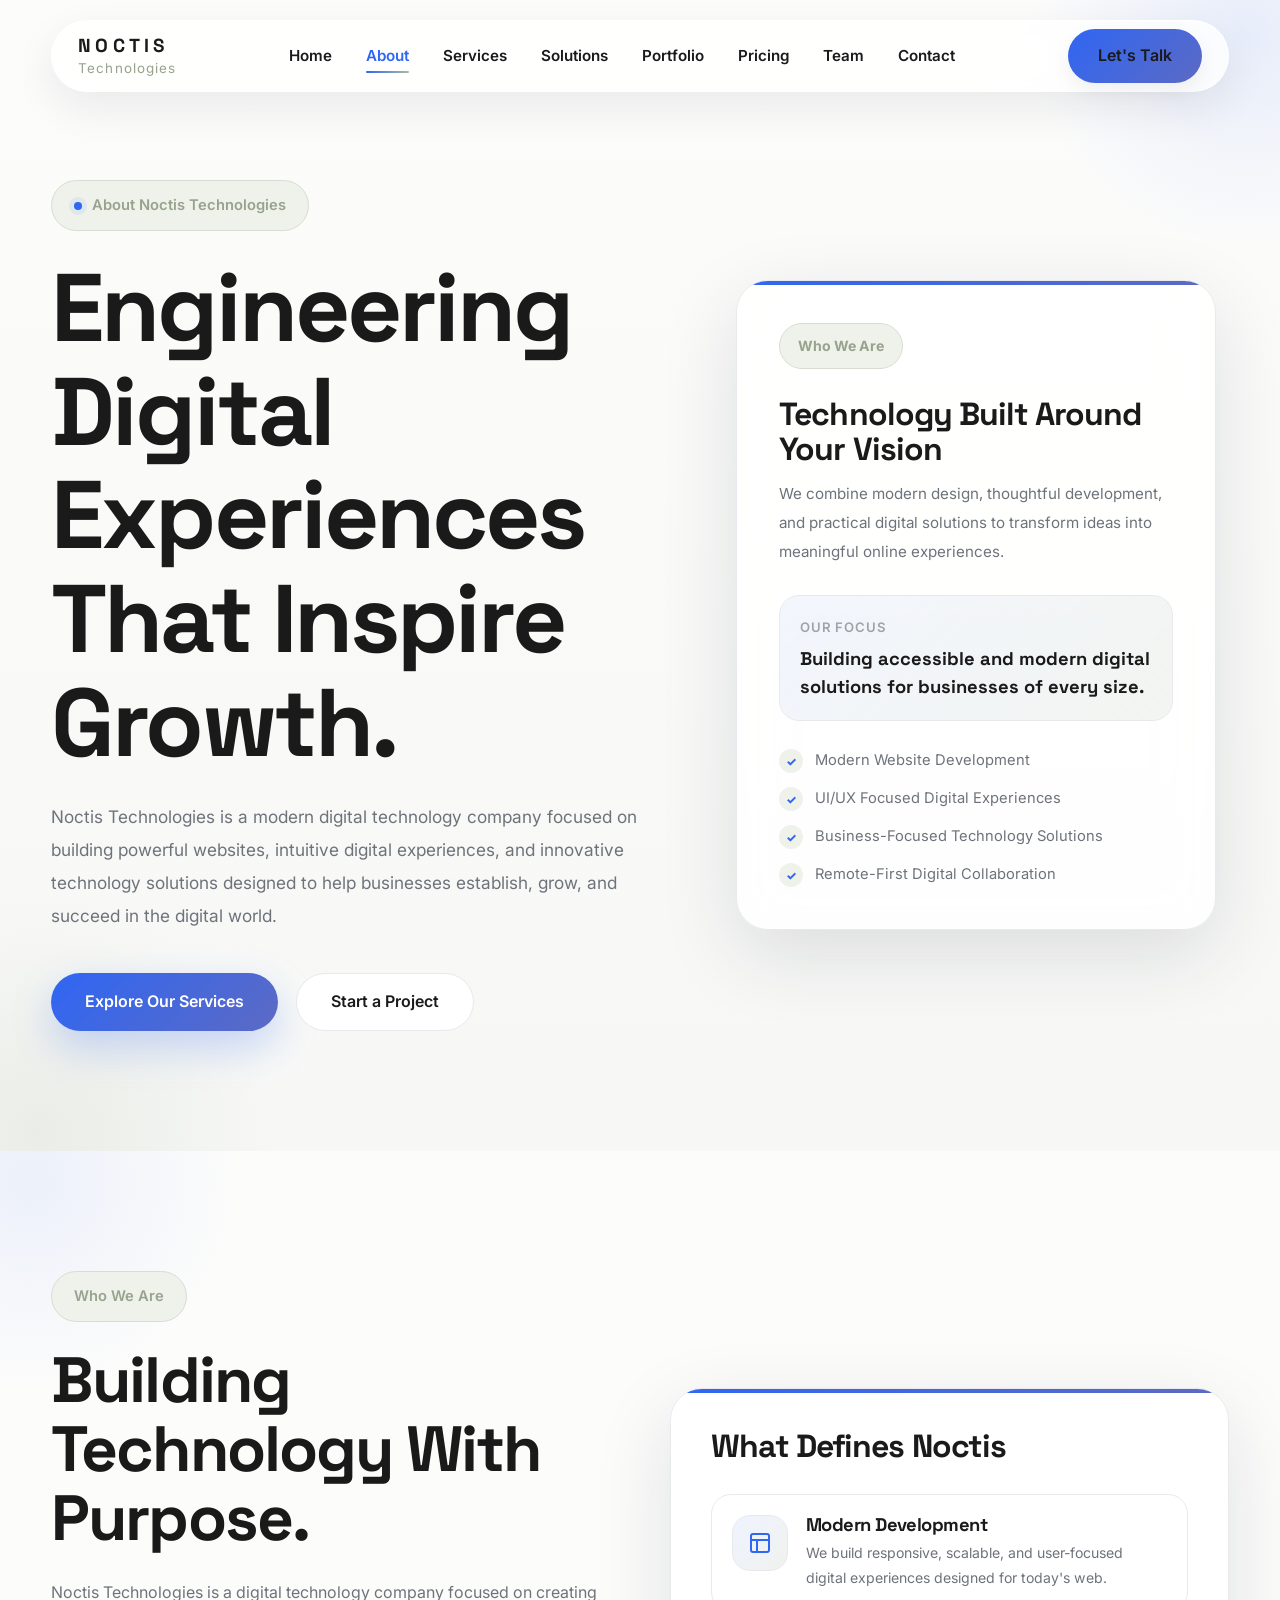
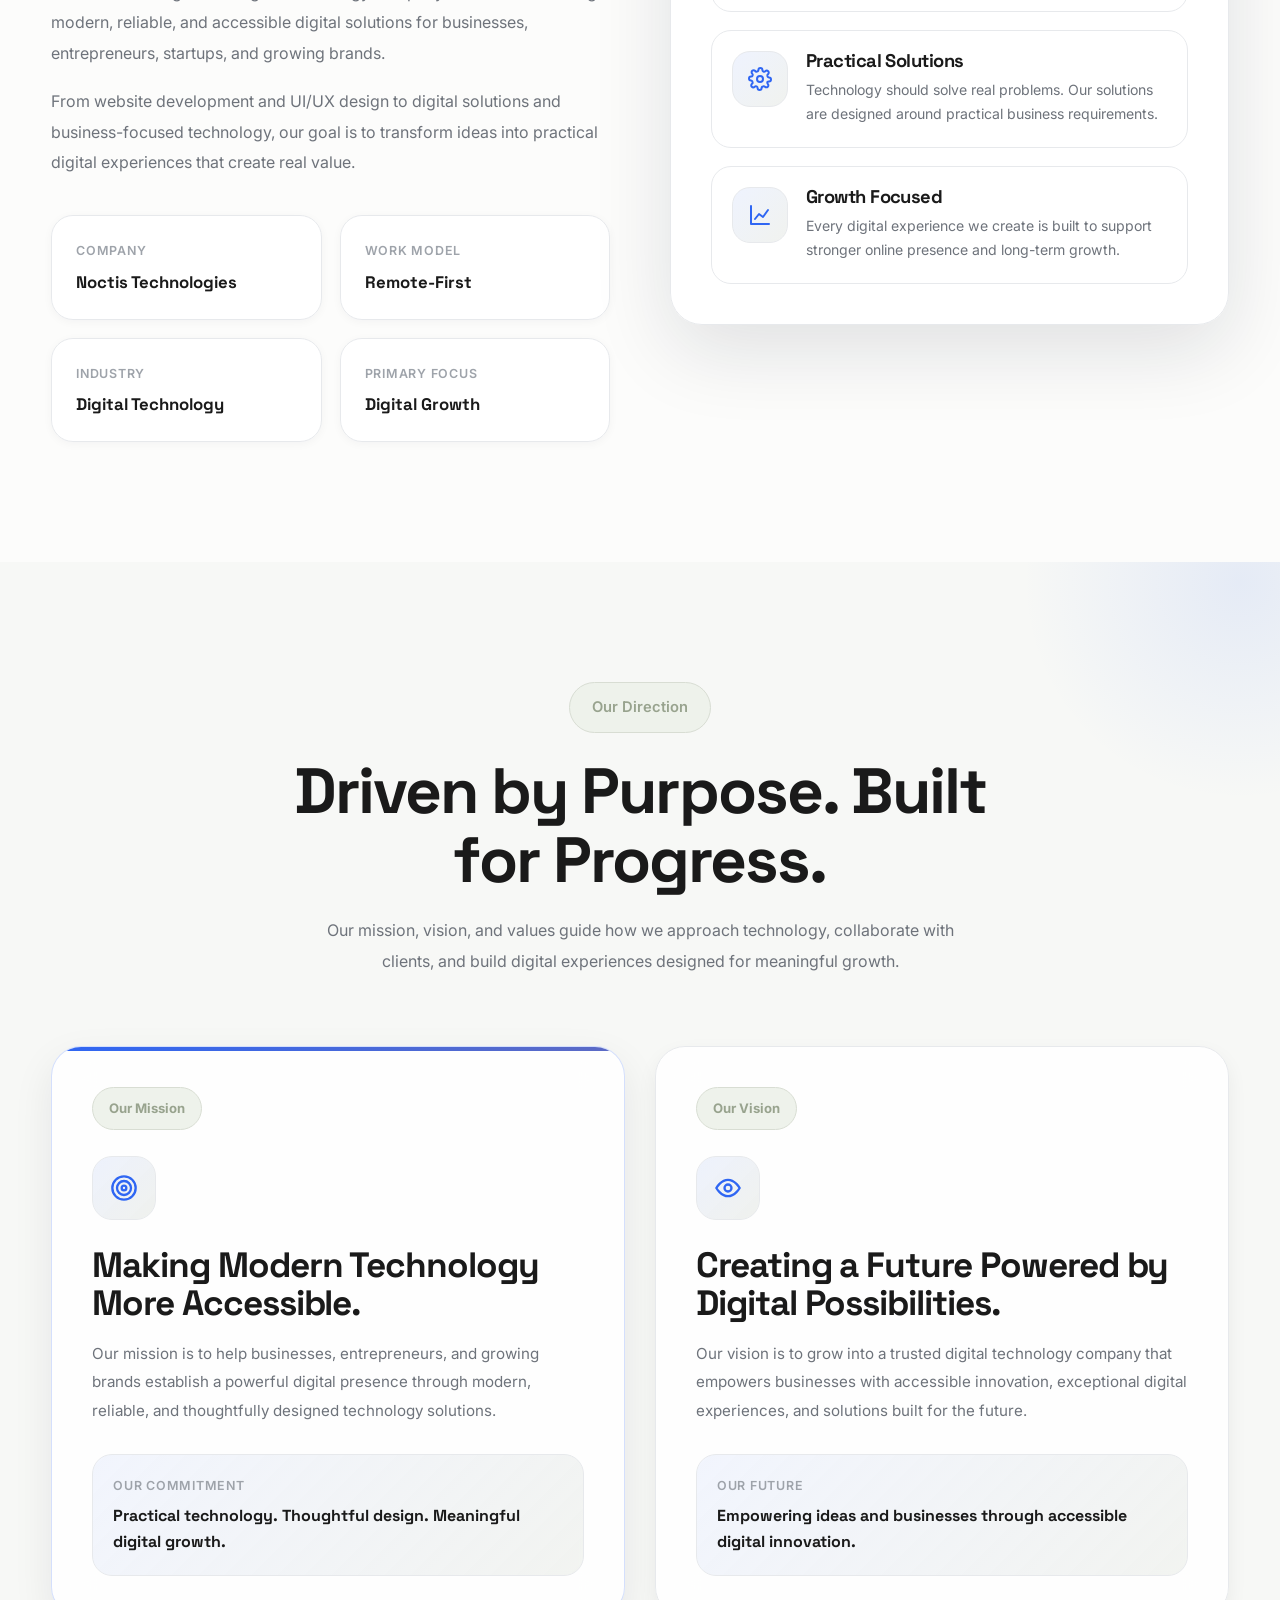
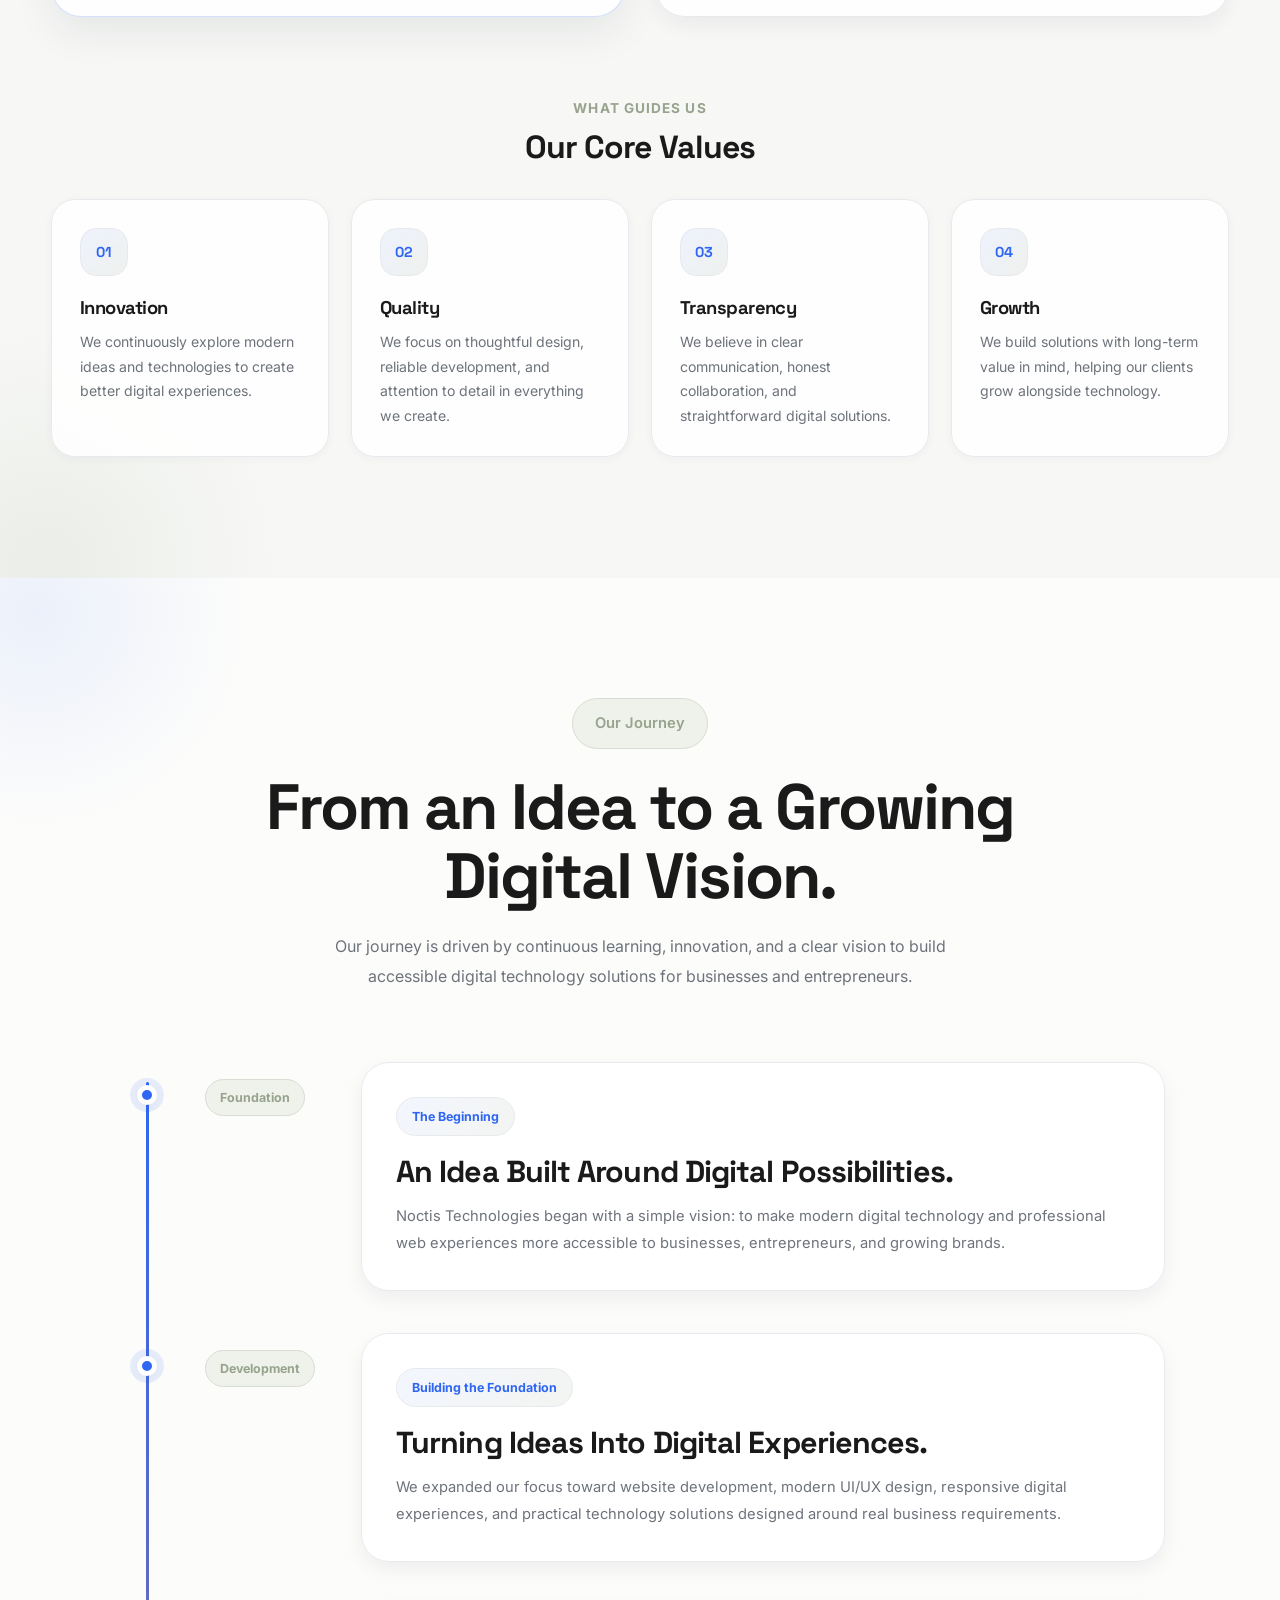
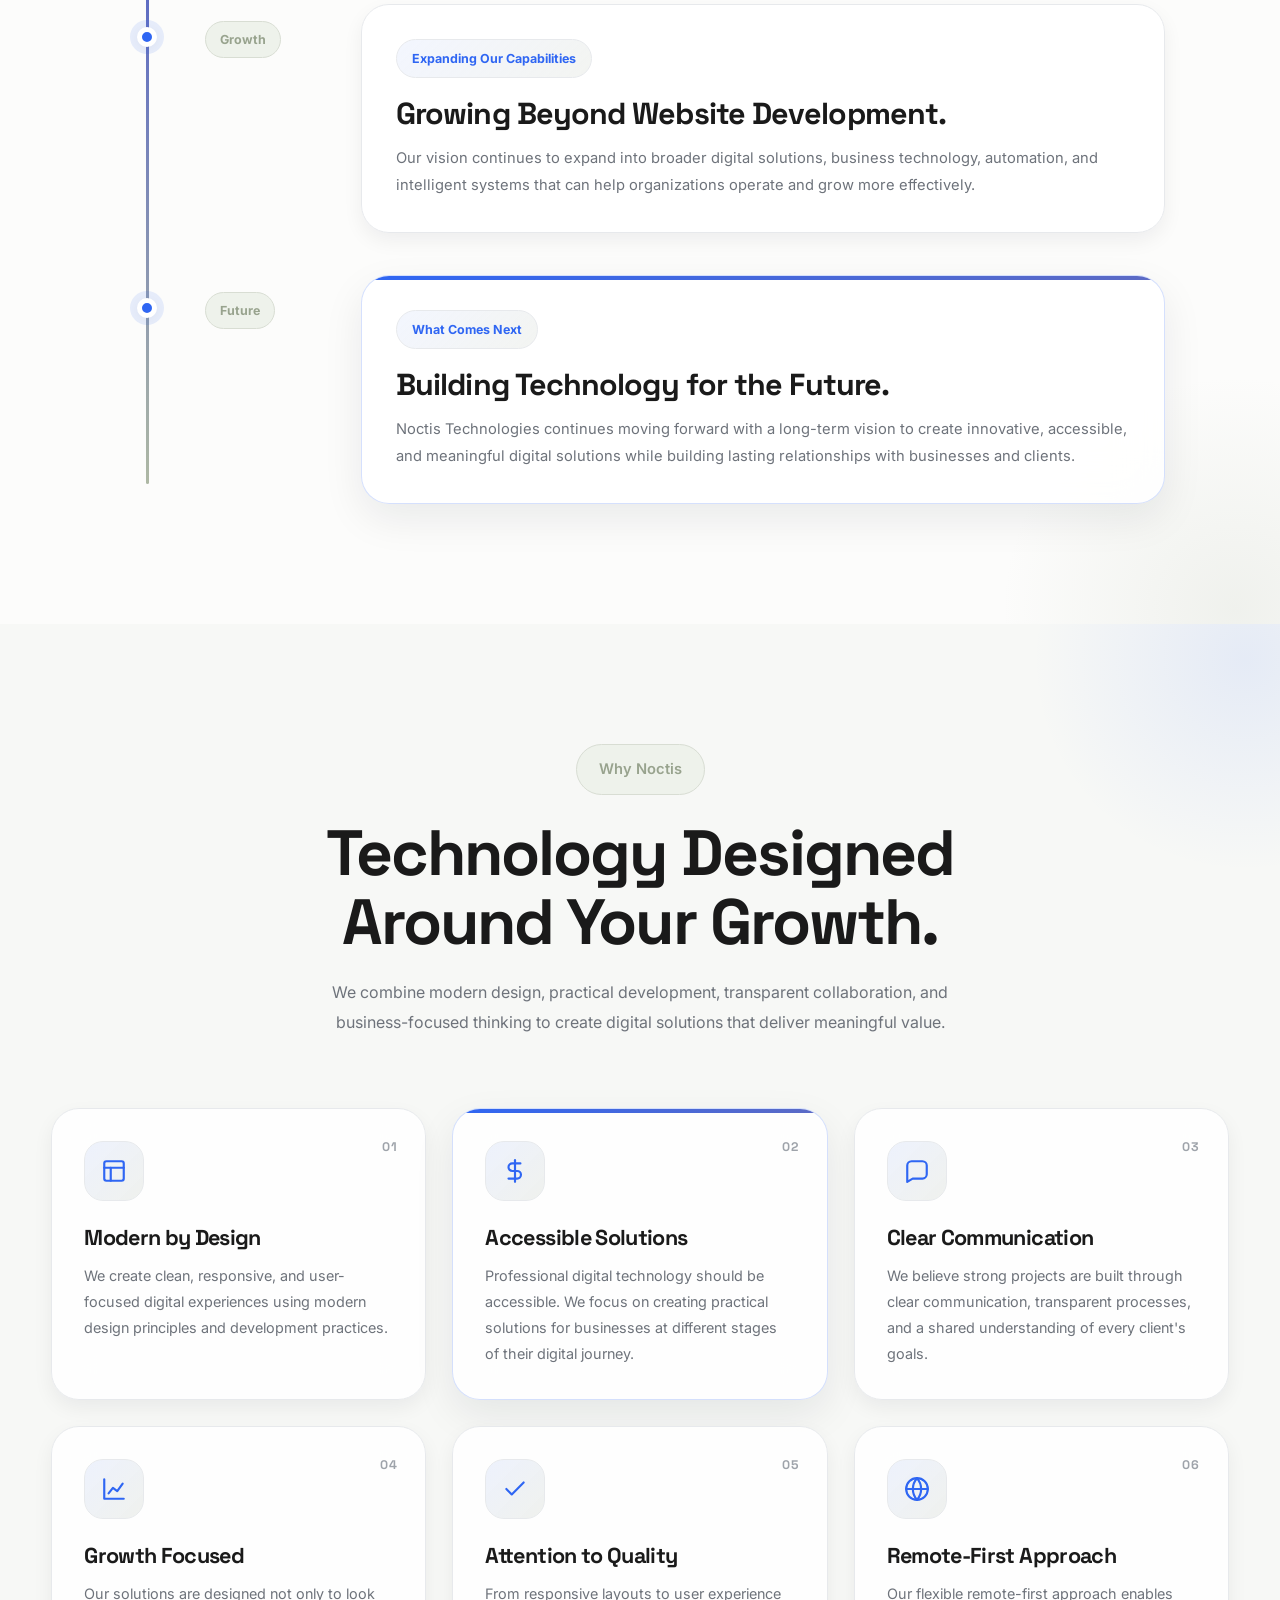
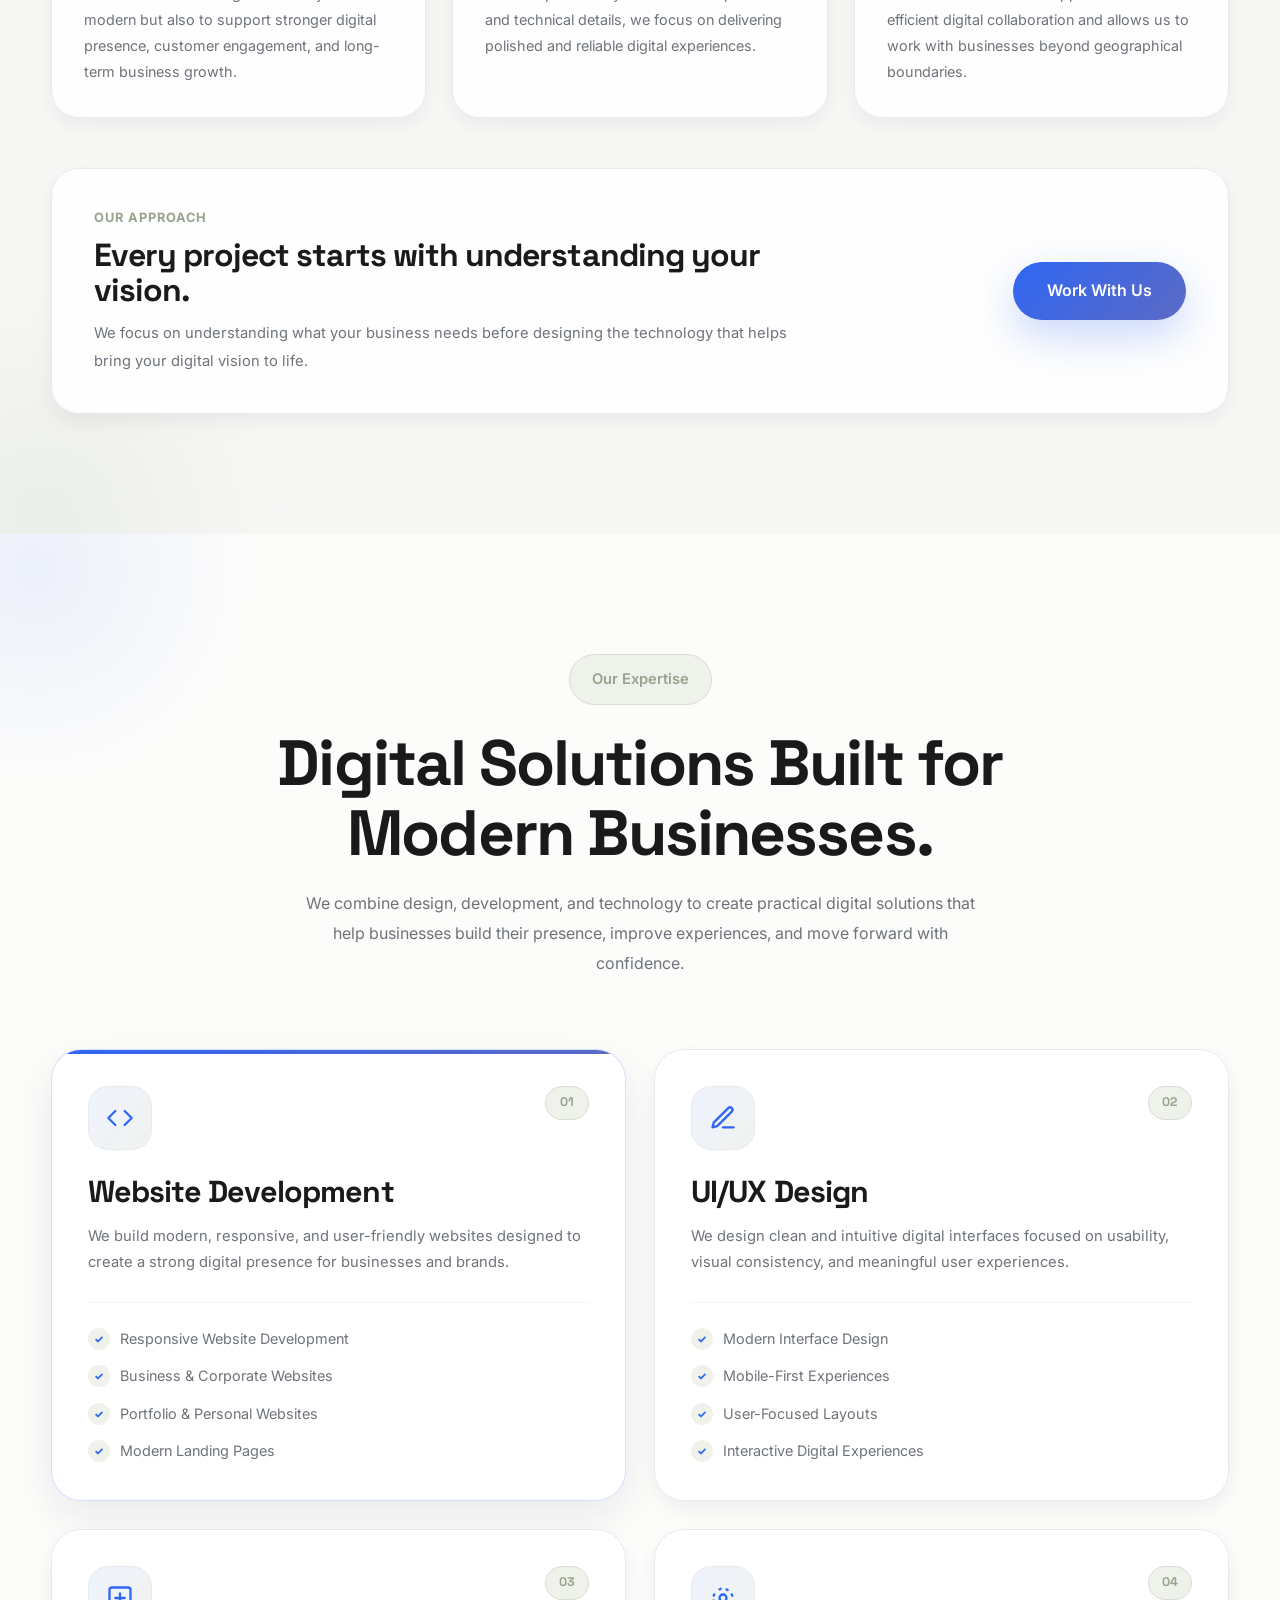
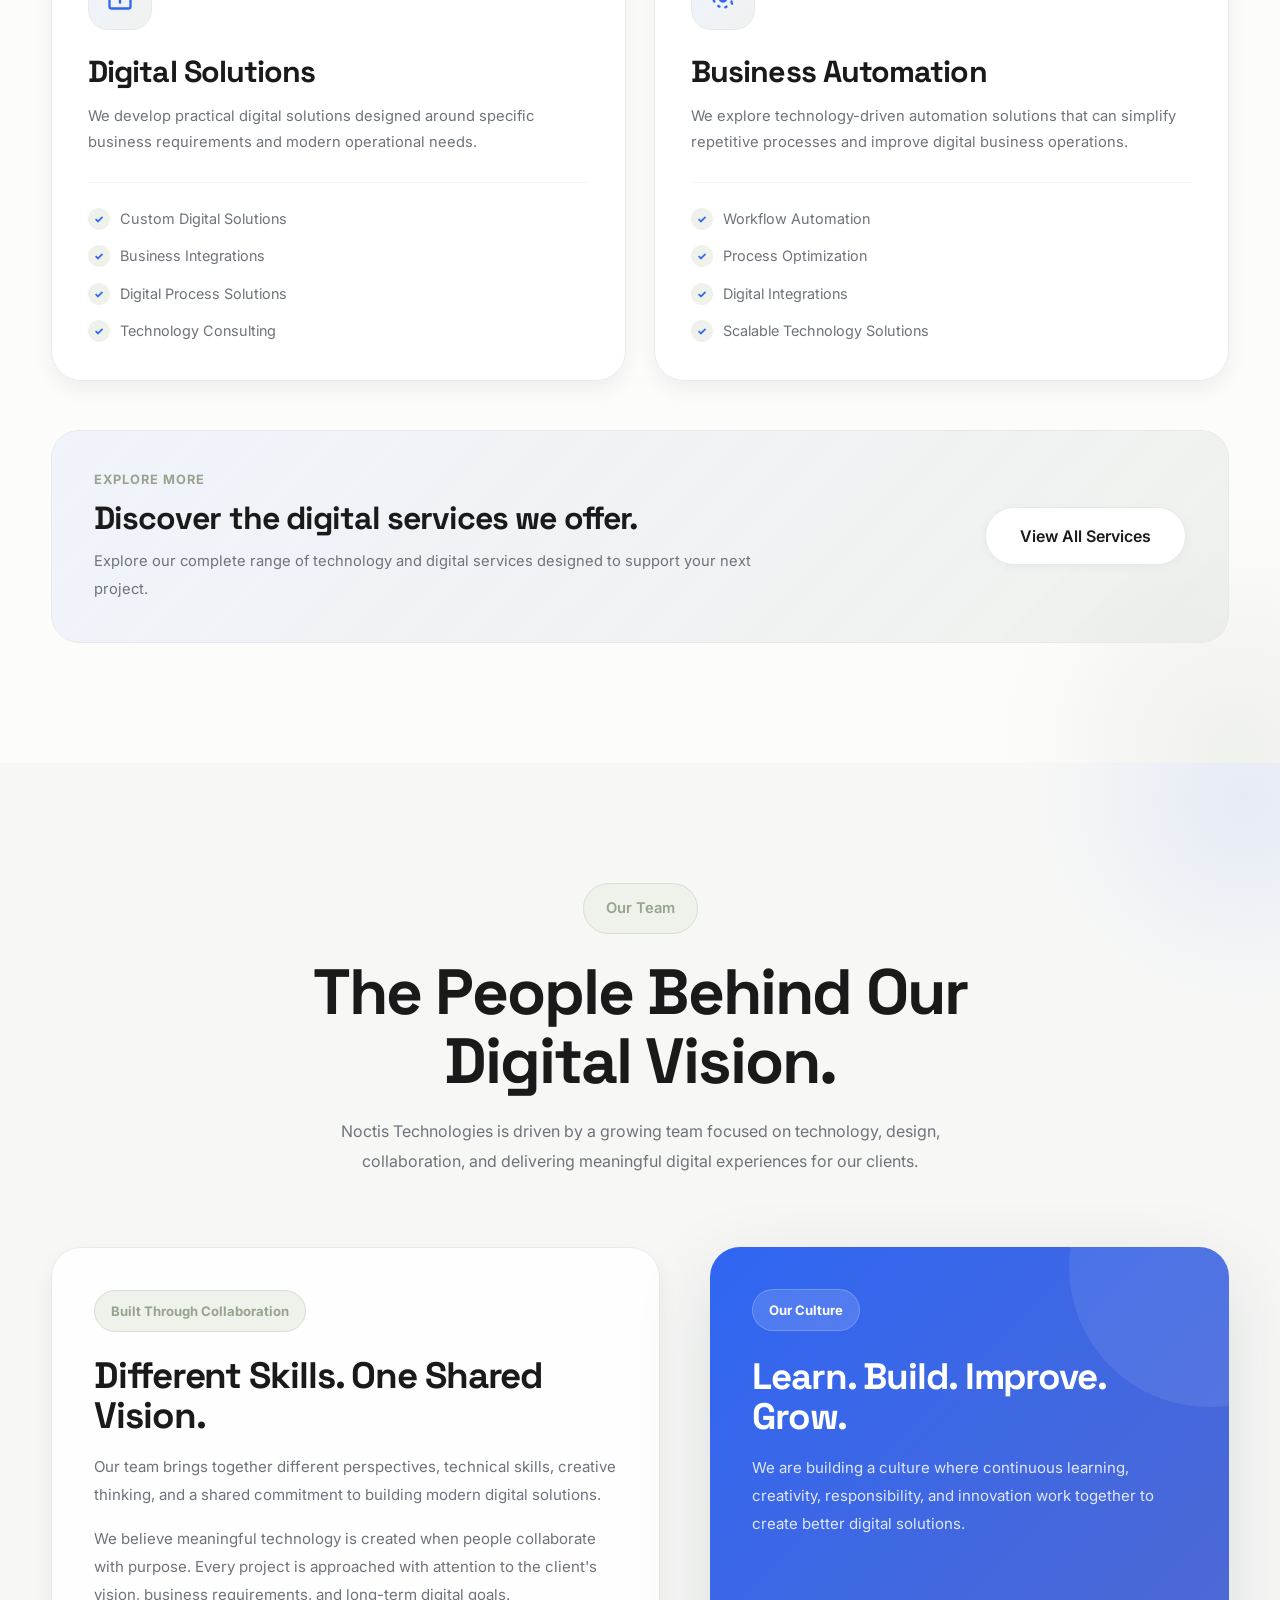
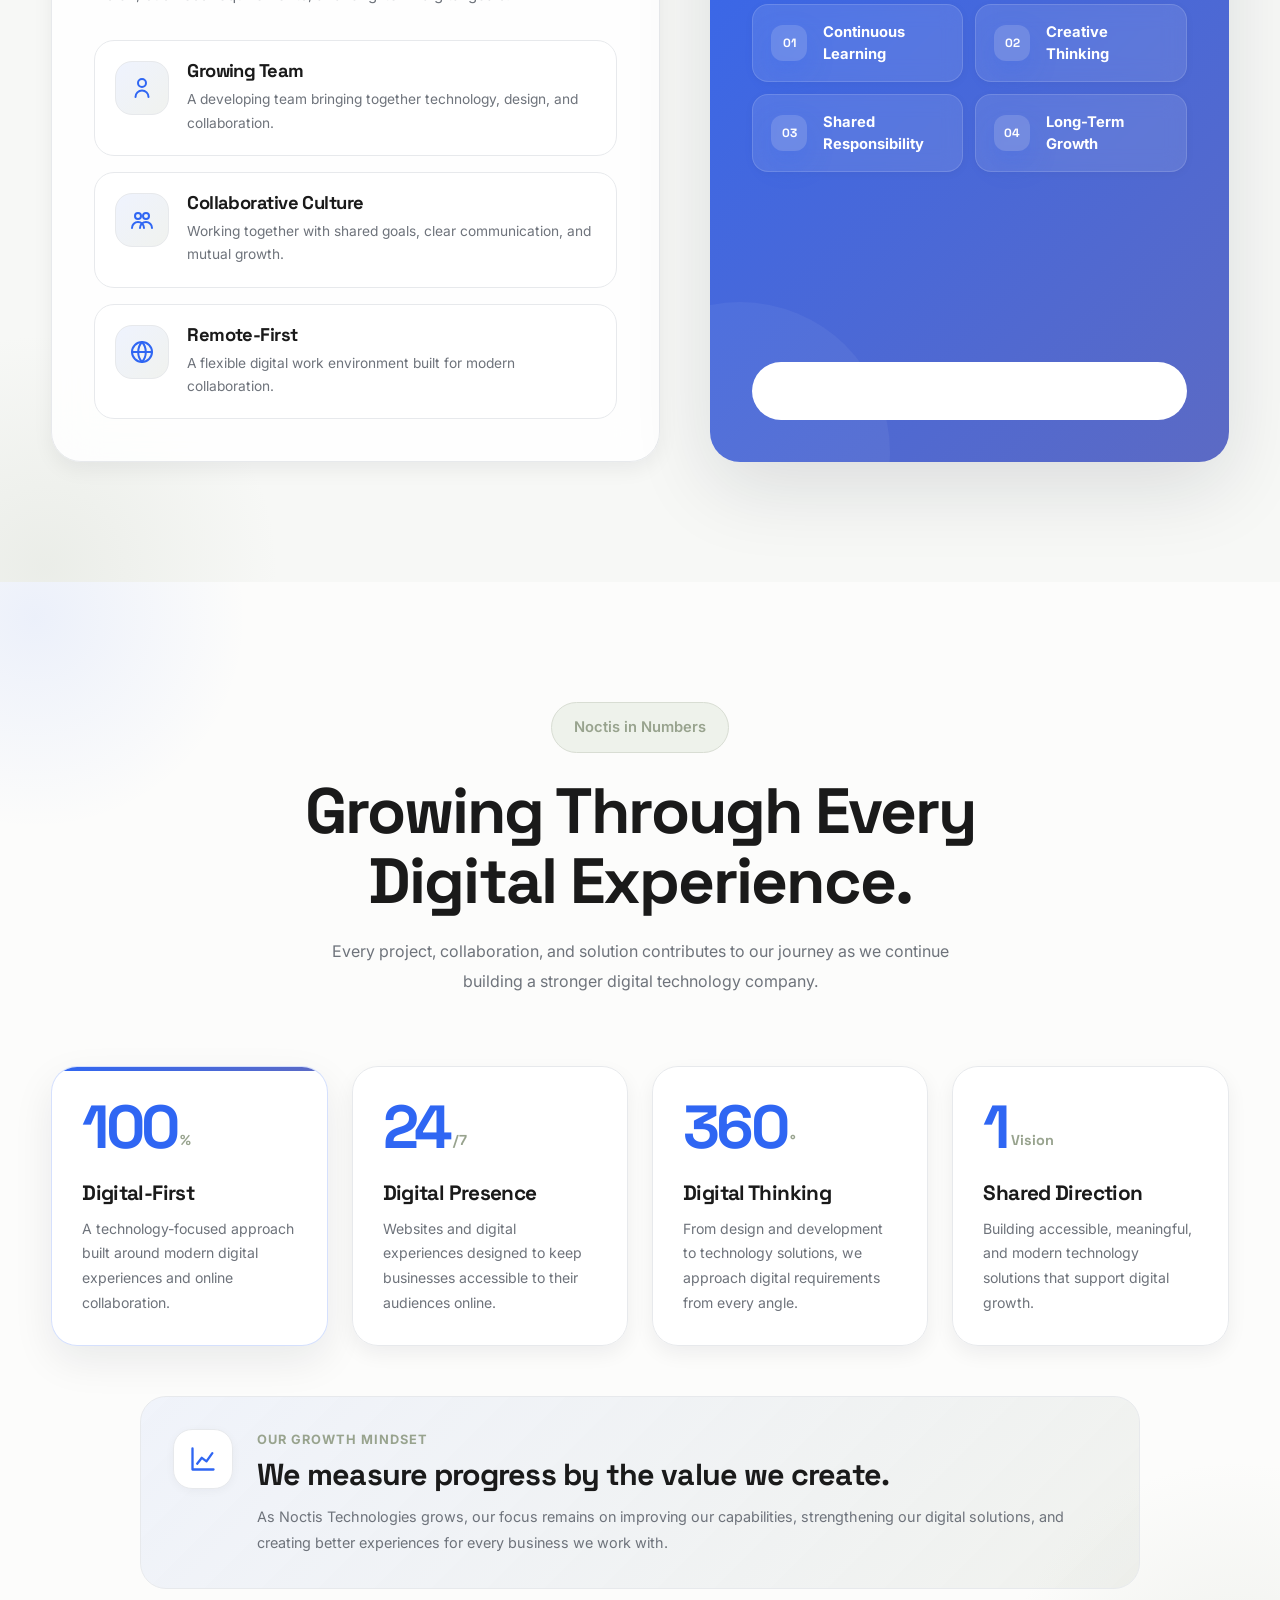
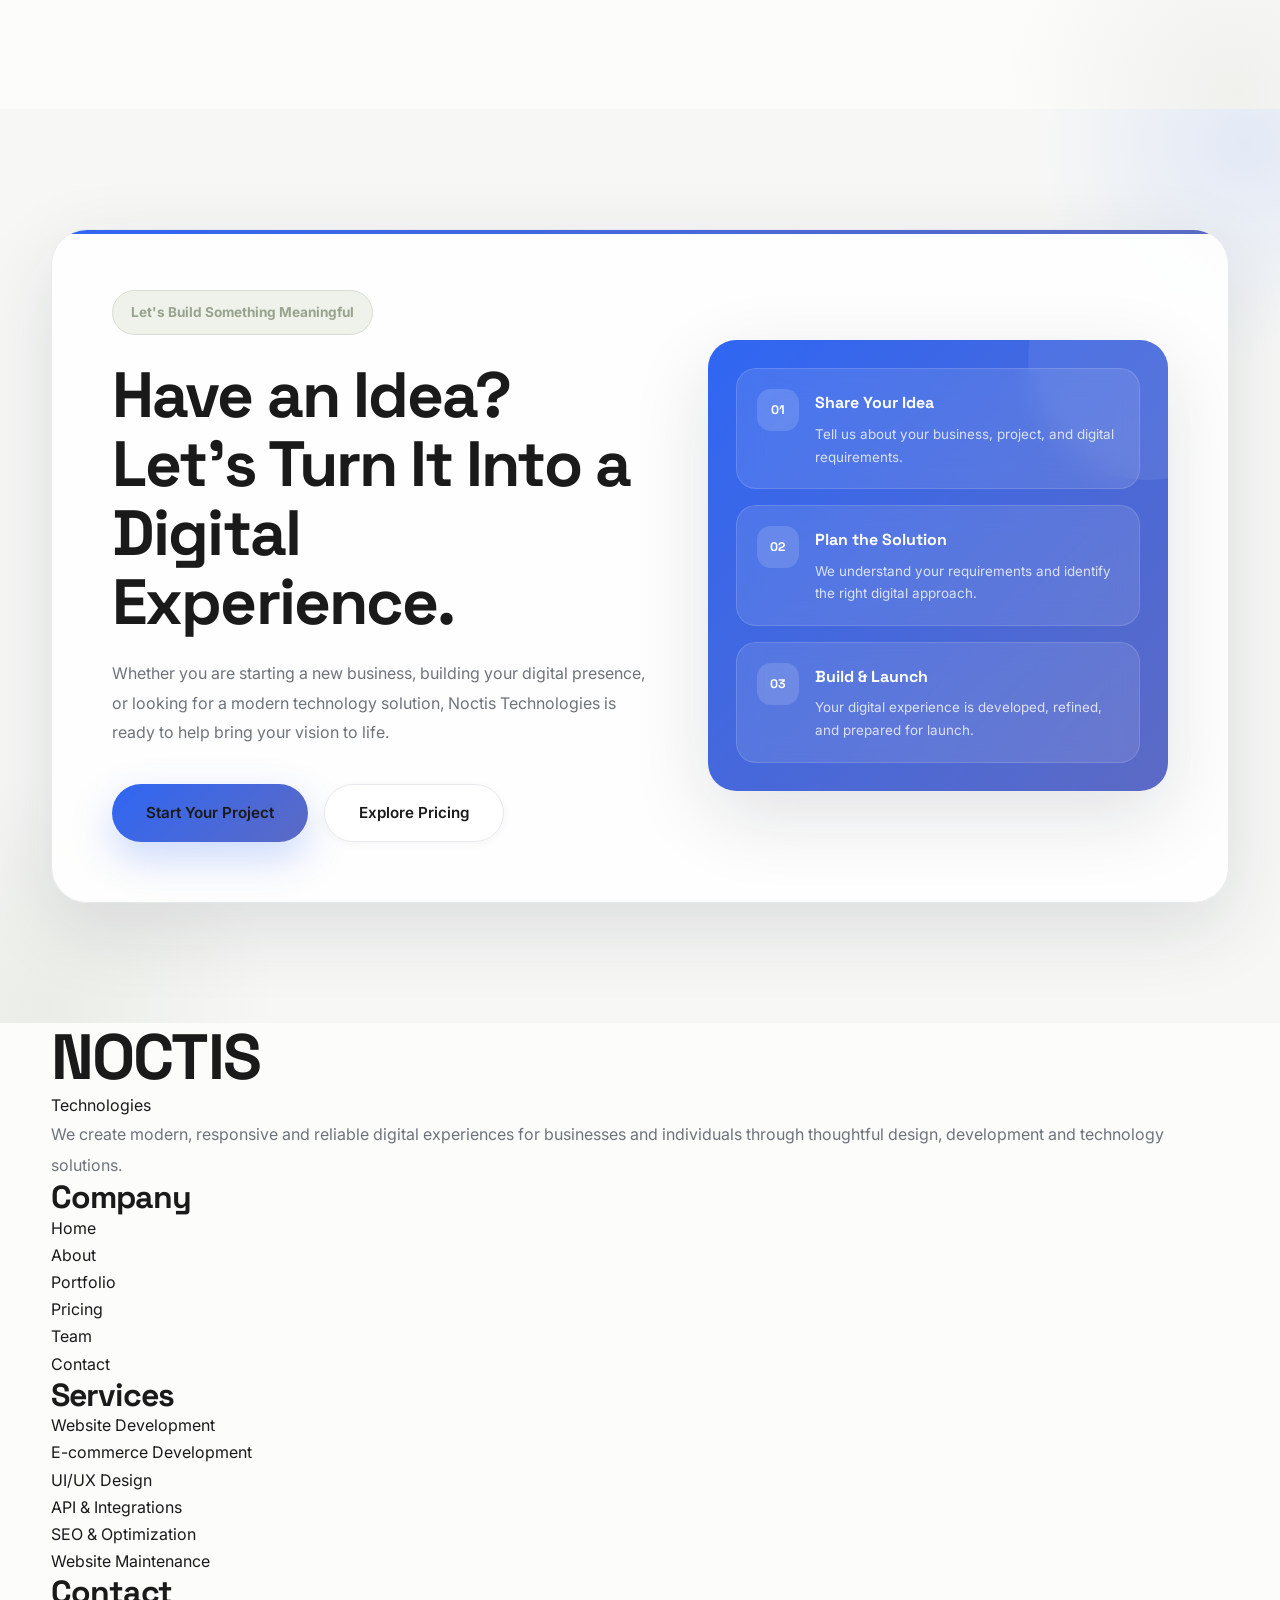
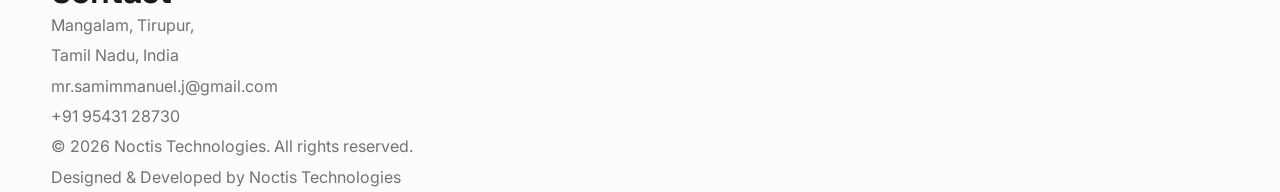
==== about.html @ 84b6fd51 "Add files via upload" ====
<!DOCTYPE html>

<html lang="en">

<html>

    <!--==================================================
    BASIC META
    ==================================================-->

    <meta charset="UTF-8">

    <meta name="viewport"
          content="width=device-width, initial-scale=1.0">

    <meta http-equiv="X-UA-Compatible"
          content="IE=edge">

    <meta name="theme-color"
          content="#2F66F3">


    <!--==================================================
    SEO
    ==================================================-->
<!-- Primary SEO -->
<title>About Noctis Technologies | Founder Sam Immanuel J</title>
<meta name="title" content="About Noctis Technologies | Founder Sam Immanuel J">
<meta name="description" content="Learn about Noctis Technologies, founded by Sam Immanuel J. Discover our mission, vision, core values, premium web development expertise, AI-powered innovation, and modern digital solutions for businesses worldwide.">
<meta name="keywords" content="Noctis Technologies, Sam Immanuel J, Website Development Company, Web Developer India, AI Solutions, UI UX Design, SEO Services, Business Automation, Premium Website Development, Digital Solutions">
<meta name="author" content="Sam Immanuel J">
<meta name="robots" content="index, follow, max-image-preview:large, max-snippet:-1, max-video-preview:-1">

<!-- Canonical -->
<link rel="canonical" href="https://www.noctistechnologies.gt.tc/about.html">

<!-- Open Graph -->
<meta property="og:type" content="website">
<meta property="og:title" content="About Noctis Technologies">
<meta property="og:description" content="Discover the story, mission, vision and innovation behind Noctis Technologies, founded by Sam Immanuel J.">
<meta property="og:url" content="https://www.noctistechnologies.gt.tc/about.html">
<meta property="og:site_name" content="Noctis Technologies">
<meta property="og:image" content="https://www.noctistechnologies.gt.tc/og-about.jpg">

<!-- Twitter -->
<meta name="twitter:card" content="summary_large_image">
<meta name="twitter:title" content="About Noctis Technologies">
<meta name="twitter:description" content="Learn about Noctis Technologies, our mission, vision, innovation and founder Sam Immanuel J.">
<meta name="twitter:image" content="https://www.noctistechnologies.gt.tc/about.jpg">

<!-- AboutPage Schema -->
<script type="application/ld+json">
{
  "@context":"https://schema.org",
  "@type":"AboutPage",
  "name":"About Noctis Technologies",
  "url":"https://www.noctistechnologies.gt.tc/about.html",
  "description":"About Noctis Technologies, a premium web development and digital solutions company founded by Sam Immanuel J."
}
</script>

<!-- Organization Schema -->
<script type="application/ld+json">
{
  "@context":"https://schema.org",
  "@type":"Organization",
  "name":"Noctis Technologies",
  "url":"https://www.noctistechnologies.gt.tc",
  "logo":"https://www.noctistechnologies.gt.tc/assets/images/logo.png",
  "founder":{
    "@type":"Person",
    "name":"Sam Immanuel J"
  },
  "description":"Noctis Technologies delivers premium website development, AI-powered solutions, UI/UX design, SEO optimization, business automation and digital transformation services.",
  "areaServed":"Worldwide"
}
</script>

<!-- Founder Schema -->
<script type="application/ld+json">
{
  "@context":"https://schema.org",
  "@type":"Person",
  "name":"Sam Immanuel J",
  "jobTitle":"Founder & Lead Web Architect",
  "worksFor":{
    "@type":"Organization",
    "name":"Noctis Technologies"
  },
  "url":"https://www.noctistechnologies.gt.tc/about.html"
}
</script>

    <!--==================================================
    GOOGLE FONTS
    ==================================================-->

    <link rel="preconnect"
          href="https://fonts.googleapis.com">

    <link rel="preconnect"
          href="https://fonts.gstatic.com"
          crossorigin>

    <link href="https://fonts.googleapis.com/css2?family=Inter:wght@300;400;500;600;700;800&family=Space+Grotesk:wght@400;500;600;700&display=swap"
          rel="stylesheet">

<link rel="stylesheet" href="navigation.css">
<link rel="stylesheet" href="footer.css">
    <link rel="stylesheet" href="about-button.css">

    <!--==================================================
    FAVICON
    ==================================================-->

    <link rel="icon"
          type="svg+xml"
          href="favicon.svg">


    <!--==================================================
    CSS
    ==================================================-->

    <style>
      /*==================================================
ROOT VARIABLES
==================================================*/

:root{

    /*==================================================
    BRAND COLORS
    ==================================================*/

    --primary:#2F66F3;
    --primary-light:#5A8CFF;
    --primary-dark:#214FCC;

    --secondary:#5C6AC4;


    /*==================================================
    ACCENT
    ==================================================*/

    --sage:#AEB8A4;
    --sage-dark:#98A38E;
    --sage-light:#D8DDD3;
    --sage-soft:#EEF2EB;


    /*==================================================
    BACKGROUND
    ==================================================*/

    --background:#FCFCFB;
    --section:#F7F8F6;
    --surface:#FFFFFF;
    --card:#FFFFFF;


    /*==================================================
    TEXT
    ==================================================*/

    --text:#1A1A1A;
    --text-light:#6E737B;
    --text-muted:#9EA3AA;


    /*==================================================
    STATUS
    ==================================================*/

    --success:#22C55E;
    --warning:#F59E0B;
    --danger:#EF4444;


    /*==================================================
    BORDER
    ==================================================*/

    --border:#E7E9EC;
    --divider:#F2F4F6;


    /*==================================================
    SHADOWS
    ==================================================*/

    --shadow-xs:0 2px 10px rgba(17,24,39,.04);

    --shadow-sm:0 8px 20px rgba(17,24,39,.06);

    --shadow:0 15px 40px rgba(17,24,39,.08);

    --shadow-lg:0 25px 80px rgba(17,24,39,.12);


    /*==================================================
    GLOW
    ==================================================*/

    --blue-glow:0 0 60px rgba(47,102,243,.18);

    --sage-glow:0 0 60px rgba(174,184,164,.20);


    /*==================================================
    GLASS
    ==================================================*/

    --glass:rgba(255,255,255,.72);

    --glass-border:rgba(255,255,255,.65);

    --blur:blur(22px);


    /*==================================================
    RADIUS
    ==================================================*/

    --radius-xs:12px;
    --radius-sm:18px;
    --radius:24px;
    --radius-lg:32px;
    --radius-xl:40px;


    /*==================================================
    SPACING
    ==================================================*/

    --space-1:8px;
    --space-2:16px;
    --space-3:24px;
    --space-4:32px;
    --space-5:48px;
    --space-6:64px;
    --space-7:96px;
    --space-8:120px;


    /*==================================================
    LAYOUT
    ==================================================*/

    --container:1320px;

    --header-height:90px;


    /*==================================================
    ANIMATION
    ==================================================*/

    --transition:.35s ease;

}


/*==================================================
GLOBAL CSS
==================================================*/
/* =========================
   GLOBAL LINK STYLES
========================= */

a,
a:link,
a:visited{
    color:var(--text) !important;
    text-decoration:none !important;
}

a:hover{
    color:var(--primary) !important;
}

nav a,
.mobile-menu a,
.footer a{
    color:var(--text) !important;
}

nav a.active,
.mobile-menu a.active{
    color:var(--primary) !important;
}

*{
    -webkit-tap-highlight-color:transparent;
}
      /* ==========================================
   GLOBAL LINK RESET
========================================== */

a,
a:link,
a:visited,
a:hover,
a:active,
a:focus{

    color:inherit !important;
    text-decoration:none !important;
    outline:none !important;

}

nav a,
.mobile-menu a,
.footer a,
.btn-primary,
.btn-secondary{

    color:inherit !important;
    text-decoration:none !important;

}

a:focus-visible{

    outline:none !important;
    box-shadow:none !important;

}

*{
    -webkit-tap-highlight-color:transparent;
}


/*==================================================
RESET
==================================================*/

*,
*::before,
*::after{

    margin:0;

    padding:0;

    box-sizing:border-box;

}


html{

    font-size:16px;

    scroll-behavior:smooth;

    scroll-padding-top:var(--header-height);

}


body{

    font-family:"Inter",sans-serif;

    background:var(--background);

    color:var(--text);

    line-height:1.7;

    overflow-x:hidden;

    text-rendering:optimizeLegibility;

    -webkit-font-smoothing:antialiased;

    -moz-osx-font-smoothing:grayscale;

}


/*==================================================
TYPOGRAPHY
==================================================*/

h1,
h2,
h3,
h4,
h5,
h6{

    font-family:"Space Grotesk",sans-serif;

    font-weight:700;

    color:var(--text);

    line-height:1.08;

    letter-spacing:-.03em;

}


h1{

    font-size:clamp(3rem,8vw,6rem);

}


h2{

    font-size:clamp(2.3rem,5vw,4rem);

}


h3{

    font-size:clamp(1.45rem,3vw,2rem);

}


h4{

    font-size:1.15rem;

}


p{

    color:var(--text-light);

    font-size:1rem;

    line-height:1.9;

}


a{

    text-decoration:none;

    color:inherit;

    transition:var(--transition);

}


ul{

    list-style:none;

}


img{

    display:block;

    width:100%;

    height:auto;

}


svg{

    display:block;

    flex-shrink:0;

}


button{

    border:none;

    outline:none;

    background:none;

    font:inherit;

    cursor:pointer;

}


input,
textarea,
select{

    width:100%;

    border:none;

    outline:none;

    background:none;

    font:inherit;

}


/*==================================================
LAYOUT
==================================================*/

.container{

    width:min(92%,var(--container));

    margin-inline:auto;

}


section{

    position:relative;

    padding:120px 0;

}


/*==================================================
SECTION HEADING
==================================================*/

.section-heading{

    max-width:760px;

    margin:0 auto 70px;

    text-align:center;

}


.section-badge{

    display:inline-flex;

    align-items:center;

    justify-content:center;

    padding:12px 22px;

    margin-bottom:24px;

    border-radius:999px;

    background:var(--sage-soft);

    border:1px solid var(--sage-light);

    color:var(--sage-dark);

    font-size:.92rem;

    font-weight:600;

}


.section-heading h2{

    margin-bottom:20px;

}


.section-heading p{

    max-width:680px;

    margin:auto;

}


/*==================================================
BUTTONS
==================================================*/

.btn-primary{

    display:inline-flex;

    align-items:center;

    justify-content:center;

    min-height:54px;

    padding:0 30px;

    border-radius:999px;

    background:linear-gradient(
        135deg,
        var(--primary),
        var(--secondary)
    );

    color:#fff;

    font-weight:600;

    box-shadow:var(--shadow-sm);

    transition:var(--transition);

}


.btn-primary:hover{

    transform:translateY(-4px);

    box-shadow:var(--shadow-lg);

}


.btn-secondary{

    display:inline-flex;

    align-items:center;

    justify-content:center;

    min-height:54px;

    padding:0 30px;

    border-radius:999px;

    border:1px solid var(--border);

    background:#fff;

    color:var(--text);

    font-weight:600;

    transition:var(--transition);

}


.btn-secondary:hover{

    color:var(--primary);

    border-color:var(--primary);

    transform:translateY(-4px);

}


/*==================================================
SCROLLBAR
==================================================*/

::-webkit-scrollbar{

    width:10px;

}


::-webkit-scrollbar-track{

    background:var(--section);

}


::-webkit-scrollbar-thumb{

    background:linear-gradient(
        var(--primary),
        var(--sage)
    );

    border-radius:999px;

}


/*==================================================
TEXT SELECTION
==================================================*/

::selection{

    background:var(--primary);

    color:#fff;

}


/*==================================================
FOCUS
==================================================*/

:focus-visible{

    outline:3px solid rgba(47,102,243,.35);

    outline-offset:4px;

}


/*==================================================
GLOBAL RESPONSIVE
==================================================*/

@media(max-width:992px){

    .container{

        width:94%;

    }

}


@media(max-width:768px){

    section{

        padding:90px 0;

    }

}


@media(max-width:480px){

    html{

        font-size:15px;

    }

    section{

        padding:75px 0;

    }

    .section-heading{

        margin-bottom:50px;

    }

      }
      /*==================================================
HEADER
==================================================*/

.header{

    position:fixed;

    top:0;

    left:0;

    width:100%;

    z-index:1000;

    padding:20px 0;

    transition:all .35s ease;

}

.header.scrolled{

    padding:14px 0;

}


/*==================================================
NAVBAR
==================================================*/

.navbar{

    display:flex;

    align-items:center;

    justify-content:space-between;

    gap:40px;

    height:72px;

    padding:0 26px;

    background:rgba(255,255,255,.78);

    backdrop-filter:blur(24px);

    -webkit-backdrop-filter:blur(24px);

    border:1px solid rgba(255,255,255,.65);

    border-radius:999px;

    box-shadow:
    var(--shadow),
    inset 0 1px rgba(255,255,255,.9);

}


/*==================================================
LOGO
==================================================*/

.brand{

    display:flex;

    align-items:center;

    gap:14px;

    flex-shrink:0;

}

.brand img{

    width:48px;

    height:48px;

    object-fit:contain;

}

.brand-text{

    display:flex;

    flex-direction:column;

    line-height:1;

}

.brand-title{

    font-family:"Space Grotesk",sans-serif;

    font-size:1.18rem;

    font-weight:700;

    letter-spacing:.22em;

    text-transform:uppercase;

}

.brand-subtitle{

    margin-top:6px;

    font-size:.84rem;

    color:var(--sage-dark);

    letter-spacing:.08em;

}


/*==================================================
DESKTOP NAVIGATION
==================================================*/

.nav-links{

    display:flex;

    align-items:center;

    gap:34px;

}

.nav-links li{

    list-style:none;

}

.nav-links a{

    position:relative;

    font-size:.95rem;

    font-weight:600;

    color:var(--text-light);

    transition:.35s;

}

.nav-links a:hover,
.nav-links a.active{

    color:var(--primary);

}

.nav-links a::after{

    content:"";

    position:absolute;

    left:0;

    bottom:-8px;

    width:0;

    height:2px;

    border-radius:999px;

    background:linear-gradient(
        90deg,
        var(--primary),
        var(--sage)
    );

    transition:.35s;

}

.nav-links a:hover::after,
.nav-links a.active::after{

    width:100%;

}


/*==================================================
RIGHT AREA
==================================================*/

.nav-right{

    display:flex;

    align-items:center;

    gap:16px;

}


/*==================================================
MENU TOGGLE
==================================================*/

.menu-toggle{

    display:none;

    width:52px;

    height:52px;

    align-items:center;

    justify-content:center;

    flex-shrink:0;

    border-radius:50%;

    background:#fff;

    color:var(--text);

    border:1px solid var(--border);

    box-shadow:var(--shadow-xs);

    transition:.35s;

}

.menu-toggle:hover{

    transform:scale(1.05);

    border-color:var(--primary);

    color:var(--primary);

}


/*==================================================
PREMIUM MOBILE MENU
==================================================*/

.mobile-menu{

    position:fixed;

    inset:0;

    width:100%;

    height:100vh;

    height:100dvh;

    background:rgba(252,252,251,.98);

    backdrop-filter:blur(28px);

    -webkit-backdrop-filter:blur(28px);

    transform:translateX(100%);

    transition:.45s ease;

    z-index:9999;

    overflow-y:auto;

    padding:100px 30px 40px;

}

.mobile-menu.active{

    transform:translateX(0);

}

.mobile-menu nav{

    display:flex;

    flex-direction:column;

    max-width:700px;

    margin:auto;

}

.mobile-menu nav a{

    display:flex;

    align-items:center;

    justify-content:space-between;

    padding:22px 0;

    font-family:"Space Grotesk",sans-serif;

    font-size:1.25rem;

    font-weight:600;

    color:var(--text);

    border-bottom:1px solid var(--divider);

    transition:.3s;

}

.mobile-menu nav a:hover{

    color:var(--primary);

    padding-left:10px;

}

.mobile-menu nav a.active{

    color:var(--primary);

}

.mobile-menu .btn-primary{

    margin-top:34px;

    width:100%;

    border-bottom:none;

    color:#fff;

}

.mobile-menu .btn-primary:hover{

    color:#fff;

    padding-left:0;

}


/*==================================================
SCROLL PROGRESS
==================================================*/

.scroll-progress{

    position:fixed;

    top:0;

    left:0;

    width:0;

    height:3px;

    background:linear-gradient(
        90deg,
        var(--primary),
        var(--secondary)
    );

    z-index:10001;

}


/*==================================================
NAVIGATION RESPONSIVE
==================================================*/

@media(max-width:1100px){

    .nav-links{

        display:none;

    }

    .menu-toggle{

        display:flex;

    }

    .nav-right .btn-primary{

        display:none;

    }

}


@media(max-width:768px){

    .header{

        padding:14px 0;

    }

    .navbar{

        height:66px;

        padding:0 18px;

        border-radius:24px;

    }

    .brand-title{

        font-size:1.05rem;

    }

    .brand-subtitle{

        font-size:.78rem;

    }

    .mobile-menu{

        padding:90px 24px 30px;

    }

}


@media(max-width:480px){

    .navbar{

        padding:0 14px;

    }

    .mobile-menu nav a{

        font-size:1.15rem;

        padding:18px 0;

    }

    .menu-toggle{

        width:48px;

        height:48px;

    }

}


@media(max-width:360px){

    .brand-title{

        font-size:.95rem;

        letter-spacing:.18em;

    }

    .brand-subtitle{

        font-size:.72rem;

    }

    .menu-toggle{

        width:44px;

        height:44px;

    }

}
      /*==================================================
ABOUT HERO
==================================================*/

.about-hero{

    position:relative;

    overflow:hidden;

    padding:180px 0 120px;

    background:linear-gradient(
        180deg,
        var(--background),
        var(--section)
    );

}


/*==================================================
BACKGROUND GLOW
==================================================*/

.about-hero::before{

    content:"";

    position:absolute;

    top:-180px;

    right:-180px;

    width:430px;

    height:430px;

    border-radius:50%;

    background:radial-gradient(
        rgba(47,102,243,.10),
        transparent 70%
    );

}

.about-hero::after{

    content:"";

    position:absolute;

    bottom:-220px;

    left:-200px;

    width:480px;

    height:480px;

    border-radius:50%;

    background:radial-gradient(
        rgba(174,184,164,.18),
        transparent 70%
    );

}


/*==================================================
HERO LAYOUT
==================================================*/

.about-hero-wrapper{

    display:grid;

    grid-template-columns:1.08fr .92fr;

    gap:80px;

    align-items:center;

    position:relative;

    z-index:2;

}


/*==================================================
HERO CONTENT
==================================================*/

.about-hero-content{

    position:relative;

}

.about-hero-content h1{

    margin:26px 0;

}

.about-hero-content p{

    max-width:680px;

    margin-bottom:40px;

    font-size:1.08rem;

}


/*==================================================
HERO BADGE
==================================================*/

.about-hero-badge{

    display:inline-flex;

    align-items:center;

    gap:10px;

    padding:12px 22px;

    border-radius:999px;

    background:var(--sage-soft);

    border:1px solid var(--sage-light);

    color:var(--sage-dark);

    font-size:.92rem;

    font-weight:600;

}

.about-hero-badge::before{

    content:"";

    width:8px;

    height:8px;

    flex-shrink:0;

    border-radius:50%;

    background:var(--primary);

    box-shadow:0 0 0 5px rgba(47,102,243,.08);

}


/*==================================================
HERO BUTTONS
==================================================*/

.about-hero-buttons{

    display:flex;

    flex-wrap:wrap;

    gap:18px;

}


/*==================================================
HERO VISUAL
==================================================*/

.about-hero-visual{

    display:flex;

    justify-content:center;

    align-items:center;

}


/*==================================================
MAIN ABOUT CARD
==================================================*/

.about-main-card{

    position:relative;

    width:100%;

    max-width:480px;

    padding:42px;

    border-radius:32px;

    background:rgba(255,255,255,.84);

    backdrop-filter:blur(24px);

    -webkit-backdrop-filter:blur(24px);

    border:1px solid var(--border);

    box-shadow:var(--shadow-lg);

    overflow:hidden;

}


/*==================================================
CARD TOP ACCENT
==================================================*/

.about-main-card::before{

    content:"";

    position:absolute;

    top:0;

    left:0;

    width:100%;

    height:4px;

    background:linear-gradient(
        90deg,
        var(--primary),
        var(--secondary)
    );

}


/*==================================================
CARD BADGE
==================================================*/

.about-card-badge{

    display:inline-flex;

    align-items:center;

    padding:10px 18px;

    margin-bottom:28px;

    border-radius:999px;

    background:var(--sage-soft);

    border:1px solid var(--sage-light);

    color:var(--sage-dark);

    font-size:.88rem;

    font-weight:700;

}


/*==================================================
CARD CONTENT
==================================================*/

.about-main-card h3{

    margin-bottom:14px;

}

.about-main-card > p{

    margin-bottom:28px;

    font-size:.95rem;

}


/*==================================================
ABOUT HIGHLIGHT
==================================================*/

.about-highlight{

    padding:20px;

    margin-bottom:28px;

    border-radius:20px;

    background:linear-gradient(
        135deg,
        rgba(47,102,243,.06),
        rgba(174,184,164,.15)
    );

    border:1px solid var(--border);

}

.about-highlight span{

    display:block;

    margin-bottom:7px;

    color:var(--text-muted);

    font-size:.82rem;

    font-weight:600;

    text-transform:uppercase;

    letter-spacing:.06em;

}

.about-highlight strong{

    display:block;

    font-family:"Space Grotesk",sans-serif;

    color:var(--text);

    font-size:1.15rem;

    line-height:1.5;

}


/*==================================================
ABOUT FEATURES
==================================================*/

.about-features{

    display:grid;

    gap:14px;

}

.about-feature{

    display:flex;

    align-items:flex-start;

    gap:12px;

    color:var(--text-light);

    font-size:.92rem;

    line-height:1.6;

}

.about-feature::before{

    content:"✓";

    display:flex;

    align-items:center;

    justify-content:center;

    flex:0 0 24px;

    width:24px;

    height:24px;

    border-radius:50%;

    background:var(--sage-soft);

    color:var(--primary);

    font-size:.75rem;

    font-weight:800;

}


/*==================================================
RESPONSIVE
==================================================*/

@media(max-width:992px){

    .about-hero-wrapper{

        grid-template-columns:1fr;

        gap:60px;

        text-align:center;

    }

    .about-hero-content p{

        margin:0 auto 36px;

    }

    .about-hero-buttons{

        justify-content:center;

    }

    .about-hero-visual{

        margin-top:10px;

    }

    .about-main-card{

        text-align:left;

    }

}


@media(max-width:768px){

    .about-hero{

        padding:150px 0 90px;

    }

    .about-hero-wrapper{

        gap:45px;

    }

    .about-main-card{

        padding:32px;

    }

}


@media(max-width:480px){

    .about-hero{

        padding:130px 0 75px;

    }

    .about-hero-content h1{

        font-size:clamp(2.5rem,13vw,3.7rem);

    }

    .about-hero-buttons{

        flex-direction:column;

    }

    .about-hero-buttons .btn-primary,
    .about-hero-buttons .btn-secondary{

        width:100%;

    }

    .about-main-card{

        padding:24px;

        border-radius:24px;

    }

    .about-highlight{

        padding:18px;

    }

}


@media(max-width:360px){

    .about-main-card{

        padding:20px;

    }

      }
      /*==================================================
COMPANY OVERVIEW
==================================================*/

.company-overview{

    position:relative;

    overflow:hidden;

    background:var(--background);

}


/*==================================================
BACKGROUND GLOW
==================================================*/

.company-overview::before{

    content:"";

    position:absolute;

    top:-180px;

    left:-180px;

    width:420px;

    height:420px;

    border-radius:50%;

    background:radial-gradient(
        rgba(47,102,243,.08),
        transparent 70%
    );

}


/*==================================================
OVERVIEW LAYOUT
==================================================*/

.overview-wrapper{

    display:grid;

    grid-template-columns:1fr 1fr;

    gap:60px;

    align-items:center;

    position:relative;

    z-index:2;

}


/*==================================================
OVERVIEW CONTENT
==================================================*/

.overview-content{

    position:relative;

}

.overview-content .section-badge{

    margin-bottom:24px;

}

.overview-content h2{

    margin-bottom:24px;

}

.overview-content > p{

    margin-bottom:18px;

    max-width:650px;

}


/*==================================================
COMPANY META GRID
==================================================*/

.company-meta{

    display:grid;

    grid-template-columns:repeat(2,1fr);

    gap:18px;

    margin-top:38px;

}


/*==================================================
META CARD
==================================================*/

.meta-card{

    position:relative;

    min-width:0;

    padding:24px;

    border-radius:22px;

    background:rgba(255,255,255,.84);

    backdrop-filter:blur(20px);

    -webkit-backdrop-filter:blur(20px);

    border:1px solid var(--border);

    box-shadow:var(--shadow-xs);

    transition:.35s ease;

    overflow:hidden;

}

.meta-card::before{

    content:"";

    position:absolute;

    top:0;

    left:0;

    width:100%;

    height:3px;

    background:linear-gradient(
        90deg,
        var(--primary),
        var(--secondary)
    );

    transform:scaleX(0);

    transform-origin:left;

    transition:.35s ease;

}

.meta-card:hover{

    transform:translateY(-6px);

    border-color:rgba(47,102,243,.18);

    box-shadow:var(--shadow);

}

.meta-card:hover::before{

    transform:scaleX(1);

}

.meta-card span{

    display:block;

    margin-bottom:8px;

    color:var(--text-muted);

    font-size:.78rem;

    font-weight:600;

    text-transform:uppercase;

    letter-spacing:.06em;

}

.meta-card strong{

    display:block;

    font-family:"Space Grotesk",sans-serif;

    color:var(--text);

    font-size:1.05rem;

    line-height:1.5;

}


/*==================================================
OVERVIEW VISUAL
==================================================*/

.overview-visual{

    position:relative;

}


/*==================================================
OVERVIEW PANEL
==================================================*/

.overview-panel{

    position:relative;

    padding:40px;

    border-radius:32px;

    background:rgba(255,255,255,.84);

    backdrop-filter:blur(24px);

    -webkit-backdrop-filter:blur(24px);

    border:1px solid var(--border);

    box-shadow:var(--shadow-lg);

    overflow:hidden;

}

.overview-panel::before{

    content:"";

    position:absolute;

    top:0;

    left:0;

    width:100%;

    height:4px;

    background:linear-gradient(
        90deg,
        var(--primary),
        var(--secondary)
    );

}

.overview-panel h3{

    margin-bottom:30px;

}


/*==================================================
OVERVIEW ITEMS
==================================================*/

.overview-items{

    display:grid;

    gap:18px;

}

.overview-item{

    display:flex;

    align-items:flex-start;

    gap:18px;

    padding:20px;

    border-radius:20px;

    background:#fff;

    border:1px solid var(--border);

    transition:.35s ease;

}

.overview-item:hover{

    transform:translateX(6px);

    border-color:rgba(47,102,243,.20);

    box-shadow:var(--shadow-sm);

}


/*==================================================
OVERVIEW ICON
==================================================*/

.overview-icon{

    display:flex;

    align-items:center;

    justify-content:center;

    flex:0 0 56px;

    width:56px;

    height:56px;

    border-radius:18px;

    background:linear-gradient(
        135deg,
        rgba(47,102,243,.08),
        rgba(174,184,164,.18)
    );

    border:1px solid var(--border);

    color:var(--primary);

}

.overview-icon svg{

    width:24px;

    height:24px;

}


/*==================================================
OVERVIEW ITEM CONTENT
==================================================*/

.overview-text{

    flex:1;

    min-width:0;

}

.overview-text h4{

    margin-bottom:7px;

}

.overview-text p{

    margin:0;

    font-size:.88rem;

    line-height:1.75;

}


/*==================================================
RESPONSIVE
==================================================*/

@media(max-width:992px){

    .overview-wrapper{

        grid-template-columns:1fr;

        gap:55px;

    }

    .overview-content{

        text-align:center;

    }

    .overview-content > p{

        margin-left:auto;

        margin-right:auto;

    }

    .company-meta{

        text-align:left;

    }

}


@media(max-width:768px){

    .overview-wrapper{

        gap:45px;

    }

    .overview-panel{

        padding:30px;

    }

}


@media(max-width:600px){

    .company-meta{

        grid-template-columns:1fr;

    }

}


@media(max-width:480px){

    .company-meta{

        margin-top:30px;

        gap:14px;

    }

    .meta-card{

        padding:20px;

        border-radius:18px;

    }

    .overview-panel{

        padding:22px;

        border-radius:24px;

    }

    .overview-panel h3{

        margin-bottom:22px;

    }

    .overview-item{

        padding:18px;

        border-radius:18px;

    }

    .overview-icon{

        flex-basis:50px;

        width:50px;

        height:50px;

        border-radius:16px;

    }

    .overview-icon svg{

        width:22px;

        height:22px;

    }

}


@media(max-width:360px){

    .overview-item{

        flex-direction:column;

    }

      }
      /*==================================================
MISSION VISION & CORE VALUES
==================================================*/

.mission-vision{

    position:relative;

    overflow:hidden;

    background:var(--section);

}


/*==================================================
BACKGROUND GLOW
==================================================*/

.mission-vision::before{

    content:"";

    position:absolute;

    top:-200px;

    right:-180px;

    width:440px;

    height:440px;

    border-radius:50%;

    background:radial-gradient(
        rgba(47,102,243,.09),
        transparent 70%
    );

}

.mission-vision::after{

    content:"";

    position:absolute;

    bottom:-220px;

    left:-190px;

    width:470px;

    height:470px;

    border-radius:50%;

    background:radial-gradient(
        rgba(174,184,164,.17),
        transparent 70%
    );

}


/*==================================================
MISSION & VISION GRID
==================================================*/

.purpose-grid{

    position:relative;

    z-index:2;

    display:grid;

    grid-template-columns:repeat(2,1fr);

    gap:30px;

}


/*==================================================
PURPOSE CARD
==================================================*/

.purpose-card{

    position:relative;

    display:flex;

    flex-direction:column;

    min-width:0;

    padding:40px;

    border-radius:30px;

    background:rgba(255,255,255,.84);

    backdrop-filter:blur(22px);

    -webkit-backdrop-filter:blur(22px);

    border:1px solid var(--border);

    box-shadow:var(--shadow-sm);

    transition:.4s ease;

    overflow:hidden;

}

.purpose-card::before{

    content:"";

    position:absolute;

    top:0;

    left:0;

    width:100%;

    height:4px;

    background:linear-gradient(
        90deg,
        var(--primary),
        var(--secondary)
    );

    transform:scaleX(0);

    transform-origin:left;

    transition:.4s ease;

}

.purpose-card:hover{

    transform:translateY(-8px);

    border-color:rgba(47,102,243,.18);

    box-shadow:var(--shadow-lg);

}

.purpose-card:hover::before{

    transform:scaleX(1);

}


/*==================================================
FEATURED PURPOSE CARD
==================================================*/

.purpose-card.featured{

    border-color:rgba(47,102,243,.20);

    box-shadow:var(--shadow);

}

.purpose-card.featured::before{

    transform:scaleX(1);

}


/*==================================================
PURPOSE CARD LABEL
==================================================*/

.purpose-card-label{

    display:inline-flex;

    align-self:flex-start;

    align-items:center;

    padding:9px 16px;

    margin-bottom:26px;

    border-radius:999px;

    background:var(--sage-soft);

    border:1px solid var(--sage-light);

    color:var(--sage-dark);

    font-size:.82rem;

    font-weight:700;

}


/*==================================================
PURPOSE ICON
==================================================*/

.purpose-icon{

    display:flex;

    align-items:center;

    justify-content:center;

    width:64px;

    height:64px;

    margin-bottom:26px;

    border-radius:20px;

    background:linear-gradient(
        135deg,
        rgba(47,102,243,.08),
        rgba(174,184,164,.18)
    );

    border:1px solid var(--border);

    color:var(--primary);

}

.purpose-icon svg{

    width:28px;

    height:28px;

}


/*==================================================
PURPOSE CONTENT
==================================================*/

.purpose-card h3{

    margin-bottom:18px;

    font-size:clamp(1.6rem,3vw,2.2rem);

}

.purpose-card > p{

    margin-bottom:28px;

    font-size:.95rem;

}


/*==================================================
PURPOSE HIGHLIGHT
==================================================*/

.purpose-highlight{

    margin-top:auto;

    padding:20px;

    border-radius:20px;

    background:linear-gradient(
        135deg,
        rgba(47,102,243,.06),
        rgba(174,184,164,.15)
    );

    border:1px solid var(--border);

}

.purpose-highlight span{

    display:block;

    margin-bottom:7px;

    color:var(--text-muted);

    font-size:.78rem;

    font-weight:600;

    text-transform:uppercase;

    letter-spacing:.06em;

}

.purpose-highlight strong{

    display:block;

    color:var(--text);

    font-family:"Space Grotesk",sans-serif;

    font-size:1rem;

    line-height:1.6;

}


/*==================================================
VALUES HEADER
==================================================*/

.values-header{

    position:relative;

    z-index:2;

    margin:80px 0 35px;

    text-align:center;

}

.values-header span{

    display:block;

    margin-bottom:10px;

    color:var(--sage-dark);

    font-size:.85rem;

    font-weight:700;

    text-transform:uppercase;

    letter-spacing:.08em;

}

.values-header h3{

    margin:0;

}


/*==================================================
VALUES GRID
==================================================*/

.values-grid{

    position:relative;

    z-index:2;

    display:grid;

    grid-template-columns:repeat(4,1fr);

    gap:22px;

}


/*==================================================
VALUE CARD
==================================================*/

.value-card{

    position:relative;

    min-width:0;

    padding:28px;

    border-radius:24px;

    background:rgba(255,255,255,.84);

    backdrop-filter:blur(20px);

    -webkit-backdrop-filter:blur(20px);

    border:1px solid var(--border);

    box-shadow:var(--shadow-xs);

    transition:.35s ease;

    overflow:hidden;

}

.value-card::before{

    content:"";

    position:absolute;

    top:0;

    left:0;

    width:100%;

    height:3px;

    background:linear-gradient(
        90deg,
        var(--primary),
        var(--secondary)
    );

    transform:scaleX(0);

    transform-origin:left;

    transition:.35s ease;

}

.value-card:hover{

    transform:translateY(-7px);

    border-color:rgba(47,102,243,.18);

    box-shadow:var(--shadow);

}

.value-card:hover::before{

    transform:scaleX(1);

}


/*==================================================
VALUE NUMBER
==================================================*/

.value-number{

    display:flex;

    align-items:center;

    justify-content:center;

    width:48px;

    height:48px;

    margin-bottom:22px;

    border-radius:16px;

    background:linear-gradient(
        135deg,
        rgba(47,102,243,.08),
        rgba(174,184,164,.18)
    );

    border:1px solid var(--border);

    color:var(--primary);

    font-family:"Space Grotesk",sans-serif;

    font-size:.9rem;

    font-weight:700;

}


/*==================================================
VALUE CONTENT
==================================================*/

.value-card h4{

    margin-bottom:12px;

}

.value-card p{

    margin:0;

    font-size:.88rem;

    line-height:1.75;

}


/*==================================================
RESPONSIVE
==================================================*/

@media(max-width:1000px){

    .values-grid{

        grid-template-columns:repeat(2,1fr);

    }

}


@media(max-width:900px){

    .purpose-grid{

        grid-template-columns:1fr;

    }

}


@media(max-width:768px){

    .purpose-card{

        padding:32px;

    }

    .values-header{

        margin-top:65px;

    }

}


@media(max-width:600px){

    .values-grid{

        grid-template-columns:1fr;

    }

}


@media(max-width:480px){

    .purpose-grid{

        gap:22px;

    }

    .purpose-card{

        padding:24px;

        border-radius:24px;

    }

    .purpose-icon{

        width:58px;

        height:58px;

        border-radius:18px;

    }

    .purpose-highlight{

        padding:18px;

        border-radius:18px;

    }

    .values-header{

        margin:55px 0 28px;

    }

    .values-grid{

        gap:16px;

    }

    .value-card{

        padding:22px;

        border-radius:20px;

    }

      }
      /*==================================================
OUR JOURNEY / COMPANY ROADMAP
==================================================*/

.company-journey{

    position:relative;

    overflow:hidden;

    background:var(--background);

}


/*==================================================
BACKGROUND GLOW
==================================================*/

.company-journey::before{

    content:"";

    position:absolute;

    top:-180px;

    left:-180px;

    width:430px;

    height:430px;

    border-radius:50%;

    background:radial-gradient(
        rgba(47,102,243,.08),
        transparent 70%
    );

}

.company-journey::after{

    content:"";

    position:absolute;

    bottom:-220px;

    right:-190px;

    width:470px;

    height:470px;

    border-radius:50%;

    background:radial-gradient(
        rgba(174,184,164,.16),
        transparent 70%
    );

}


/*==================================================
JOURNEY WRAPPER
==================================================*/

.journey-wrapper{

    position:relative;

    z-index:2;

    max-width:1050px;

    margin:0 auto;

    display:flex;

    flex-direction:column;

    gap:42px;

}


/*==================================================
TIMELINE LINE
==================================================*/

.journey-line{

    position:absolute;

    top:20px;

    bottom:20px;

    left:31px;

    width:3px;

    border-radius:999px;

    background:linear-gradient(
        180deg,
        var(--primary),
        var(--secondary),
        var(--sage)
    );

}


/*==================================================
JOURNEY ITEM
==================================================*/

.journey-item{

    position:relative;

    display:grid;

    grid-template-columns:64px 130px 1fr;

    gap:26px;

    align-items:flex-start;

}


/*==================================================
JOURNEY MARKER
==================================================*/

.journey-marker{

    position:relative;

    display:flex;

    justify-content:center;

    padding-top:23px;

    z-index:3;

}

.journey-marker span{

    display:block;

    width:20px;

    height:20px;

    border-radius:50%;

    background:var(--primary);

    border:5px solid #fff;

    box-shadow:
        0 0 0 7px rgba(47,102,243,.10),
        var(--shadow-xs);

}


/*==================================================
JOURNEY DATE
==================================================*/

.journey-date{

    padding-top:17px;

}

.journey-date span{

    display:inline-flex;

    align-items:center;

    justify-content:center;

    min-height:36px;

    padding:7px 14px;

    border-radius:999px;

    background:var(--sage-soft);

    border:1px solid var(--sage-light);

    color:var(--sage-dark);

    font-size:.78rem;

    font-weight:700;

    white-space:nowrap;

}


/*==================================================
JOURNEY CARD
==================================================*/

.journey-card{

    position:relative;

    min-width:0;

    padding:34px;

    border-radius:28px;

    background:rgba(255,255,255,.84);

    backdrop-filter:blur(22px);

    -webkit-backdrop-filter:blur(22px);

    border:1px solid var(--border);

    box-shadow:var(--shadow-sm);

    transition:.4s ease;

    overflow:hidden;

}

.journey-card::before{

    content:"";

    position:absolute;

    top:0;

    left:0;

    width:100%;

    height:4px;

    background:linear-gradient(
        90deg,
        var(--primary),
        var(--secondary)
    );

    transform:scaleX(0);

    transform-origin:left;

    transition:.4s ease;

}

.journey-card:hover{

    transform:translateY(-7px);

    border-color:rgba(47,102,243,.18);

    box-shadow:var(--shadow-lg);

}

.journey-card:hover::before{

    transform:scaleX(1);

}


/*==================================================
FEATURED JOURNEY CARD
==================================================*/

.journey-card.featured{

    border-color:rgba(47,102,243,.20);

    box-shadow:var(--shadow);

}

.journey-card.featured::before{

    transform:scaleX(1);

}


/*==================================================
JOURNEY CARD LABEL
==================================================*/

.journey-card-label{

    display:inline-flex;

    align-items:center;

    padding:8px 15px;

    margin-bottom:20px;

    border-radius:999px;

    background:linear-gradient(
        135deg,
        rgba(47,102,243,.06),
        rgba(174,184,164,.15)
    );

    border:1px solid var(--border);

    color:var(--primary);

    font-size:.78rem;

    font-weight:700;

}


/*==================================================
JOURNEY CONTENT
==================================================*/

.journey-card h3{

    margin-bottom:14px;

    font-size:clamp(1.4rem,2.5vw,1.9rem);

}

.journey-card p{

    margin:0;

    font-size:.92rem;

    line-height:1.8;

}


/*==================================================
RESPONSIVE - TABLET
==================================================*/

@media(max-width:900px){

    .journey-item{

        grid-template-columns:64px 1fr;

        gap:22px;

    }

    .journey-date{

        grid-column:2;

        padding-top:0;

        margin-bottom:-8px;

    }

    .journey-card{

        grid-column:2;

    }

}


/*==================================================
RESPONSIVE - MOBILE
==================================================*/

@media(max-width:600px){

    .journey-wrapper{

        gap:34px;

    }

    .journey-line{

        left:18px;

    }

    .journey-item{

        grid-template-columns:38px 1fr;

        gap:16px;

    }

    .journey-marker{

        padding-top:16px;

        justify-content:flex-start;

        padding-left:9px;

    }

    .journey-marker span{

        width:18px;

        height:18px;

        border-width:4px;

        box-shadow:
            0 0 0 5px rgba(47,102,243,.10),
            var(--shadow-xs);

    }

    .journey-date{

        padding-top:7px;

    }

}


/*==================================================
RESPONSIVE - SMALL MOBILE
==================================================*/

@media(max-width:480px){

    .journey-card{

        padding:24px;

        border-radius:22px;

    }

    .journey-card-label{

        margin-bottom:16px;

    }

    .journey-card h3{

        font-size:1.35rem;

    }

}


/*==================================================
RESPONSIVE - EXTRA SMALL
==================================================*/

@media(max-width:360px){

    .journey-item{

        grid-template-columns:32px 1fr;

        gap:12px;

    }

    .journey-line{

        left:15px;

    }

    .journey-marker{

        padding-left:6px;

    }

    .journey-card{

        padding:20px;

    }

      }
      /*==================================================
WHY CHOOSE NOCTIS TECHNOLOGIES
==================================================*/

.why-noctis{

    position:relative;

    overflow:hidden;

    background:var(--section);

}


/*==================================================
BACKGROUND GLOW
==================================================*/

.why-noctis::before{

    content:"";

    position:absolute;

    top:-180px;

    right:-180px;

    width:430px;

    height:430px;

    border-radius:50%;

    background:radial-gradient(
        rgba(47,102,243,.09),
        transparent 70%
    );

}

.why-noctis::after{

    content:"";

    position:absolute;

    bottom:-220px;

    left:-190px;

    width:470px;

    height:470px;

    border-radius:50%;

    background:radial-gradient(
        rgba(174,184,164,.17),
        transparent 70%
    );

}


/*==================================================
WHY GRID
==================================================*/

.why-grid{

    position:relative;

    z-index:2;

    display:grid;

    grid-template-columns:repeat(3,1fr);

    gap:26px;

}


/*==================================================
WHY CARD
==================================================*/

.why-card{

    position:relative;

    min-width:0;

    padding:32px;

    border-radius:28px;

    background:rgba(255,255,255,.84);

    backdrop-filter:blur(22px);

    -webkit-backdrop-filter:blur(22px);

    border:1px solid var(--border);

    box-shadow:var(--shadow-sm);

    transition:.4s ease;

    overflow:hidden;

}

.why-card::before{

    content:"";

    position:absolute;

    top:0;

    left:0;

    width:100%;

    height:4px;

    background:linear-gradient(
        90deg,
        var(--primary),
        var(--secondary)
    );

    transform:scaleX(0);

    transform-origin:left;

    transition:.4s ease;

}

.why-card:hover{

    transform:translateY(-9px);

    border-color:rgba(47,102,243,.18);

    box-shadow:var(--shadow-lg);

}

.why-card:hover::before{

    transform:scaleX(1);

}


/*==================================================
FEATURED CARD
==================================================*/

.why-card.featured{

    border-color:rgba(47,102,243,.20);

    box-shadow:var(--shadow);

}

.why-card.featured::before{

    transform:scaleX(1);

}


/*==================================================
CARD NUMBER
==================================================*/

.why-card-number{

    position:absolute;

    top:28px;

    right:28px;

    font-family:"Space Grotesk",sans-serif;

    font-size:.78rem;

    font-weight:700;

    color:var(--text-muted);

    letter-spacing:.06em;

}


/*==================================================
WHY ICON
==================================================*/

.why-icon{

    display:flex;

    align-items:center;

    justify-content:center;

    width:60px;

    height:60px;

    margin-bottom:25px;

    border-radius:19px;

    background:linear-gradient(
        135deg,
        rgba(47,102,243,.08),
        rgba(174,184,164,.18)
    );

    border:1px solid var(--border);

    color:var(--primary);

    transition:.35s ease;

}

.why-icon svg{

    width:26px;

    height:26px;

}

.why-card:hover .why-icon{

    transform:scale(1.06);

    border-color:rgba(47,102,243,.18);

}


/*==================================================
WHY CARD CONTENT
==================================================*/

.why-card h3{

    margin-bottom:14px;

    font-size:1.35rem;

}

.why-card p{

    margin:0;

    font-size:.9rem;

    line-height:1.8;

}


/*==================================================
WHY HIGHLIGHT
==================================================*/

.why-highlight{

    position:relative;

    z-index:2;

    display:flex;

    align-items:center;

    justify-content:space-between;

    gap:40px;

    margin-top:50px;

    padding:38px 42px;

    border-radius:28px;

    background:rgba(255,255,255,.84);

    backdrop-filter:blur(22px);

    -webkit-backdrop-filter:blur(22px);

    border:1px solid var(--border);

    box-shadow:var(--shadow-sm);

}


/*==================================================
HIGHLIGHT CONTENT
==================================================*/

.why-highlight-content{

    max-width:700px;

}

.why-highlight-content span{

    display:block;

    margin-bottom:10px;

    color:var(--sage-dark);

    font-size:.8rem;

    font-weight:700;

    text-transform:uppercase;

    letter-spacing:.08em;

}

.why-highlight-content h3{

    margin-bottom:12px;

    font-size:clamp(1.5rem,3vw,2rem);

}

.why-highlight-content p{

    margin:0;

    font-size:.92rem;

}


/*==================================================
HIGHLIGHT BUTTON
==================================================*/

.why-highlight .btn-primary{

    flex-shrink:0;

    white-space:nowrap;

}


/*==================================================
RESPONSIVE - TABLET
==================================================*/

@media(max-width:1050px){

    .why-grid{

        grid-template-columns:repeat(2,1fr);

    }

}


/*==================================================
RESPONSIVE - SMALL TABLET
==================================================*/

@media(max-width:768px){

    .why-highlight{

        flex-direction:column;

        align-items:flex-start;

        padding:32px;

    }

}


/*==================================================
RESPONSIVE - MOBILE
==================================================*/

@media(max-width:650px){

    .why-grid{

        grid-template-columns:1fr;

        gap:20px;

    }

}


/*==================================================
RESPONSIVE - SMALL MOBILE
==================================================*/

@media(max-width:480px){

    .why-card{

        padding:24px;

        border-radius:22px;

    }

    .why-card-number{

        top:22px;

        right:22px;

    }

    .why-icon{

        width:54px;

        height:54px;

        border-radius:17px;

    }

    .why-icon svg{

        width:24px;

        height:24px;

    }

    .why-highlight{

        margin-top:35px;

        padding:24px;

        border-radius:22px;

    }

    .why-highlight .btn-primary{

        width:100%;

    }

}


/*==================================================
RESPONSIVE - EXTRA SMALL
==================================================*/

@media(max-width:360px){

    .why-card{

        padding:20px;

    }

    .why-card-number{

        top:20px;

        right:20px;

    }

  }
      /*==================================================
OUR EXPERTISE / WHAT WE DO
==================================================*/

.our-expertise{

    position:relative;

    overflow:hidden;

    background:var(--background);

}


/*==================================================
BACKGROUND GLOW
==================================================*/

.our-expertise::before{

    content:"";

    position:absolute;

    top:-180px;

    left:-180px;

    width:430px;

    height:430px;

    border-radius:50%;

    background:radial-gradient(
        rgba(47,102,243,.08),
        transparent 70%
    );

}

.our-expertise::after{

    content:"";

    position:absolute;

    bottom:-220px;

    right:-190px;

    width:470px;

    height:470px;

    border-radius:50%;

    background:radial-gradient(
        rgba(174,184,164,.16),
        transparent 70%
    );

}


/*==================================================
EXPERTISE GRID
==================================================*/

.expertise-grid{

    position:relative;

    z-index:2;

    display:grid;

    grid-template-columns:repeat(2,1fr);

    gap:28px;

}


/*==================================================
EXPERTISE CARD
==================================================*/

.expertise-card{

    position:relative;

    display:flex;

    flex-direction:column;

    min-width:0;

    padding:36px;

    border-radius:30px;

    background:rgba(255,255,255,.84);

    backdrop-filter:blur(22px);

    -webkit-backdrop-filter:blur(22px);

    border:1px solid var(--border);

    box-shadow:var(--shadow-sm);

    transition:.4s ease;

    overflow:hidden;

}

.expertise-card::before{

    content:"";

    position:absolute;

    top:0;

    left:0;

    width:100%;

    height:4px;

    background:linear-gradient(
        90deg,
        var(--primary),
        var(--secondary)
    );

    transform:scaleX(0);

    transform-origin:left;

    transition:.4s ease;

}

.expertise-card:hover{

    transform:translateY(-9px);

    border-color:rgba(47,102,243,.18);

    box-shadow:var(--shadow-lg);

}

.expertise-card:hover::before{

    transform:scaleX(1);

}


/*==================================================
FEATURED EXPERTISE CARD
==================================================*/

.expertise-card.featured{

    border-color:rgba(47,102,243,.20);

    box-shadow:var(--shadow);

}

.expertise-card.featured::before{

    transform:scaleX(1);

}


/*==================================================
EXPERTISE CARD HEADER
==================================================*/

.expertise-card-header{

    display:flex;

    align-items:flex-start;

    justify-content:space-between;

    gap:20px;

    margin-bottom:26px;

}


/*==================================================
EXPERTISE ICON
==================================================*/

.expertise-icon{

    display:flex;

    align-items:center;

    justify-content:center;

    width:64px;

    height:64px;

    border-radius:20px;

    background:linear-gradient(
        135deg,
        rgba(47,102,243,.08),
        rgba(174,184,164,.18)
    );

    border:1px solid var(--border);

    color:var(--primary);

    transition:.35s ease;

}

.expertise-icon svg{

    width:28px;

    height:28px;

}

.expertise-card:hover .expertise-icon{

    transform:scale(1.06);

    border-color:rgba(47,102,243,.18);

}


/*==================================================
EXPERTISE NUMBER
==================================================*/

.expertise-number{

    display:flex;

    align-items:center;

    justify-content:center;

    min-width:44px;

    height:34px;

    padding:0 12px;

    border-radius:999px;

    background:var(--sage-soft);

    border:1px solid var(--sage-light);

    color:var(--sage-dark);

    font-family:"Space Grotesk",sans-serif;

    font-size:.78rem;

    font-weight:700;

}


/*==================================================
EXPERTISE CONTENT
==================================================*/

.expertise-card h3{

    margin-bottom:14px;

    font-size:clamp(1.45rem,2.5vw,1.9rem);

}

.expertise-card > p{

    margin-bottom:26px;

    font-size:.92rem;

    line-height:1.8;

}


/*==================================================
EXPERTISE FEATURE LIST
==================================================*/

.expertise-features{

    display:grid;

    gap:13px;

    margin-top:auto;

    padding-top:24px;

    border-top:1px solid var(--divider);

}

.expertise-features li{

    position:relative;

    padding-left:32px;

    color:var(--text-light);

    font-size:.9rem;

    line-height:1.7;

}

.expertise-features li::before{

    content:"✓";

    position:absolute;

    top:1px;

    left:0;

    display:flex;

    align-items:center;

    justify-content:center;

    width:22px;

    height:22px;

    border-radius:50%;

    background:var(--sage-soft);

    color:var(--primary);

    font-size:.68rem;

    font-weight:800;

}


/*==================================================
EXPERTISE CTA
==================================================*/

.expertise-cta{

    position:relative;

    z-index:2;

    display:flex;

    align-items:center;

    justify-content:space-between;

    gap:40px;

    margin-top:50px;

    padding:38px 42px;

    border-radius:28px;

    background:linear-gradient(
        135deg,
        rgba(47,102,243,.06),
        rgba(174,184,164,.14)
    );

    border:1px solid var(--border);

}


/*==================================================
EXPERTISE CTA CONTENT
==================================================*/

.expertise-cta-content{

    max-width:700px;

}

.expertise-cta-content span{

    display:block;

    margin-bottom:10px;

    color:var(--sage-dark);

    font-size:.8rem;

    font-weight:700;

    text-transform:uppercase;

    letter-spacing:.08em;

}

.expertise-cta-content h3{

    margin-bottom:12px;

    font-size:clamp(1.5rem,3vw,2rem);

}

.expertise-cta-content p{

    margin:0;

    font-size:.92rem;

}


/*==================================================
EXPERTISE CTA BUTTON
==================================================*/

.expertise-cta .btn-secondary{

    flex-shrink:0;

    white-space:nowrap;

}


/*==================================================
RESPONSIVE - TABLET
==================================================*/

@media(max-width:900px){

    .expertise-grid{

        grid-template-columns:1fr;

    }

}


/*==================================================
RESPONSIVE - SMALL TABLET
==================================================*/

@media(max-width:768px){

    .expertise-card{

        padding:30px;

    }

    .expertise-cta{

        flex-direction:column;

        align-items:flex-start;

        padding:32px;

    }

}


/*==================================================
RESPONSIVE - MOBILE
==================================================*/

@media(max-width:480px){

    .expertise-grid{

        gap:20px;

    }

    .expertise-card{

        padding:24px;

        border-radius:24px;

    }

    .expertise-icon{

        width:56px;

        height:56px;

        border-radius:18px;

    }

    .expertise-icon svg{

        width:25px;

        height:25px;

    }

    .expertise-card-header{

        margin-bottom:22px;

    }

    .expertise-cta{

        margin-top:35px;

        padding:24px;

        border-radius:22px;

    }

    .expertise-cta .btn-secondary{

        width:100%;

    }

}


/*==================================================
RESPONSIVE - EXTRA SMALL
==================================================*/

@media(max-width:360px){

    .expertise-card{

        padding:20px;

    }

    .expertise-card-header{

        gap:12px;

    }

      }
      /*==================================================
OUR TEAM / PEOPLE BEHIND NOCTIS
==================================================*/

.about-team{

    position:relative;

    overflow:hidden;

    background:var(--section);

}


/*==================================================
BACKGROUND GLOW
==================================================*/

.about-team::before{

    content:"";

    position:absolute;

    top:-180px;

    right:-180px;

    width:430px;

    height:430px;

    border-radius:50%;

    background:radial-gradient(
        rgba(47,102,243,.09),
        transparent 70%
    );

}

.about-team::after{

    content:"";

    position:absolute;

    bottom:-220px;

    left:-190px;

    width:470px;

    height:470px;

    border-radius:50%;

    background:radial-gradient(
        rgba(174,184,164,.17),
        transparent 70%
    );

}


/*==================================================
TEAM WRAPPER
==================================================*/

.about-team-wrapper{

    position:relative;

    z-index:2;

    display:grid;

    grid-template-columns:1.08fr .92fr;

    gap:50px;

    align-items:stretch;

}


/*==================================================
LEFT TEAM CONTENT
==================================================*/

.about-team-content{

    position:relative;

    padding:42px;

    border-radius:30px;

    background:rgba(255,255,255,.84);

    backdrop-filter:blur(22px);

    -webkit-backdrop-filter:blur(22px);

    border:1px solid var(--border);

    box-shadow:var(--shadow-sm);

}


/*==================================================
TEAM LABEL
==================================================*/

.about-team-label{

    display:inline-flex;

    align-items:center;

    padding:9px 16px;

    margin-bottom:24px;

    border-radius:999px;

    background:var(--sage-soft);

    border:1px solid var(--sage-light);

    color:var(--sage-dark);

    font-size:.82rem;

    font-weight:700;

}


/*==================================================
TEAM CONTENT
==================================================*/

.about-team-content > h3{

    margin-bottom:18px;

    font-size:clamp(1.7rem,3vw,2.3rem);

}

.about-team-content > p{

    margin-bottom:16px;

    font-size:.94rem;

    line-height:1.85;

}


/*==================================================
TEAM FEATURES
==================================================*/

.about-team-features{

    display:grid;

    gap:16px;

    margin-top:32px;

}


/*==================================================
TEAM FEATURE
==================================================*/

.about-team-feature{

    display:flex;

    align-items:flex-start;

    gap:18px;

    padding:20px;

    border-radius:20px;

    background:#fff;

    border:1px solid var(--border);

    transition:.35s ease;

}

.about-team-feature:hover{

    transform:translateX(6px);

    border-color:rgba(47,102,243,.18);

    box-shadow:var(--shadow-sm);

}


/*==================================================
TEAM FEATURE ICON
==================================================*/

.about-team-feature-icon{

    display:flex;

    align-items:center;

    justify-content:center;

    flex:0 0 54px;

    width:54px;

    height:54px;

    border-radius:17px;

    background:linear-gradient(
        135deg,
        rgba(47,102,243,.08),
        rgba(174,184,164,.18)
    );

    border:1px solid var(--border);

    color:var(--primary);

}

.about-team-feature-icon svg{

    width:24px;

    height:24px;

}


/*==================================================
TEAM FEATURE CONTENT
==================================================*/

.about-team-feature h4{

    margin-bottom:7px;

}

.about-team-feature p{

    margin:0;

    font-size:.86rem;

    line-height:1.7;

}


/*==================================================
RIGHT TEAM PANEL
==================================================*/

.about-team-panel{

    position:relative;

    display:flex;

    flex-direction:column;

    padding:42px;

    border-radius:30px;

    background:linear-gradient(
        135deg,
        var(--primary),
        var(--secondary)
    );

    color:#fff;

    box-shadow:var(--shadow-lg);

    overflow:hidden;

}


/*==================================================
PANEL DECORATION
==================================================*/

.about-team-panel::before{

    content:"";

    position:absolute;

    top:-120px;

    right:-120px;

    width:280px;

    height:280px;

    border-radius:50%;

    background:rgba(255,255,255,.08);

}

.about-team-panel::after{

    content:"";

    position:absolute;

    bottom:-140px;

    left:-120px;

    width:300px;

    height:300px;

    border-radius:50%;

    background:rgba(255,255,255,.05);

}


/*==================================================
PANEL LABEL
==================================================*/

.about-team-panel-label{

    position:relative;

    z-index:2;

    display:inline-flex;

    align-self:flex-start;

    padding:9px 16px;

    margin-bottom:26px;

    border-radius:999px;

    background:rgba(255,255,255,.14);

    border:1px solid rgba(255,255,255,.20);

    color:#fff;

    font-size:.82rem;

    font-weight:700;

}


/*==================================================
PANEL CONTENT
==================================================*/

.about-team-panel h3{

    position:relative;

    z-index:2;

    margin-bottom:18px;

    color:#fff;

    font-size:clamp(1.7rem,3vw,2.3rem);

}

.about-team-panel > p{

    position:relative;

    z-index:2;

    margin-bottom:32px;

    color:rgba(255,255,255,.84);

    font-size:.94rem;

    line-height:1.85;

}


/*==================================================
CULTURE LIST
==================================================*/

.team-culture-list{

    position:relative;

    z-index:2;

    display:grid;

    gap:12px;

    margin-bottom:34px;

}


/*==================================================
CULTURE ITEM
==================================================*/

.team-culture-item{

    display:flex;

    align-items:center;

    gap:16px;

    padding:16px 18px;

    border-radius:16px;

    background:rgba(255,255,255,.10);

    border:1px solid rgba(255,255,255,.14);

    backdrop-filter:blur(10px);

    -webkit-backdrop-filter:blur(10px);

    transition:.35s ease;

}

.team-culture-item:hover{

    transform:translateX(6px);

    background:rgba(255,255,255,.15);

}

.team-culture-item span{

    display:flex;

    align-items:center;

    justify-content:center;

    flex:0 0 36px;

    width:36px;

    height:36px;

    border-radius:12px;

    background:rgba(255,255,255,.14);

    color:#fff;

    font-family:"Space Grotesk",sans-serif;

    font-size:.75rem;

    font-weight:700;

}

.team-culture-item strong{

    color:#fff;

    font-size:.92rem;

}


/*==================================================
TEAM CTA BUTTON
==================================================*/

.about-team-panel .btn-primary{

    position:relative;

    z-index:2;

    width:100%;

    margin-top:auto;

    background:#fff;

    color:var(--primary);

    box-shadow:none;

}

.about-team-panel .btn-primary:hover{

    transform:translateY(-4px);

    background:var(--sage-soft);

    box-shadow:0 12px 30px rgba(0,0,0,.12);

}


/*==================================================
RESPONSIVE - TABLET
==================================================*/

@media(max-width:992px){

    .about-team-wrapper{

        grid-template-columns:1fr;

        gap:30px;

    }

}


/*==================================================
RESPONSIVE - SMALL TABLET
==================================================*/

@media(max-width:768px){

    .about-team-content,
    .about-team-panel{

        padding:32px;

    }

}


/*==================================================
RESPONSIVE - MOBILE
==================================================*/

@media(max-width:480px){

    .about-team-wrapper{

        gap:22px;

    }

    .about-team-content,
    .about-team-panel{

        padding:24px;

        border-radius:24px;

    }

    .about-team-feature{

        padding:18px;

        border-radius:18px;

    }

    .about-team-feature-icon{

        flex-basis:50px;

        width:50px;

        height:50px;

        border-radius:16px;

    }

    .team-culture-item{

        padding:14px;

    }

}


/*==================================================
RESPONSIVE - EXTRA SMALL
==================================================*/

@media(max-width:360px){

    .about-team-content,
    .about-team-panel{

        padding:20px;

    }

    .about-team-feature{

        flex-direction:column;

    }

    .team-culture-item{

        gap:12px;

    }

      }
      /*==================================================
NOCTIS IN NUMBERS / COMPANY STATS
==================================================*/

.company-stats{

    position:relative;

    overflow:hidden;

    background:var(--background);

}


/*==================================================
BACKGROUND GLOW
==================================================*/

.company-stats::before{

    content:"";

    position:absolute;

    top:-180px;

    left:-180px;

    width:430px;

    height:430px;

    border-radius:50%;

    background:radial-gradient(
        rgba(47,102,243,.08),
        transparent 70%
    );

}

.company-stats::after{

    content:"";

    position:absolute;

    bottom:-220px;

    right:-190px;

    width:470px;

    height:470px;

    border-radius:50%;

    background:radial-gradient(
        rgba(174,184,164,.16),
        transparent 70%
    );

}


/*==================================================
STATS GRID
==================================================*/

.stats-grid{

    position:relative;

    z-index:2;

    display:grid;

    grid-template-columns:repeat(4,1fr);

    gap:24px;

}


/*==================================================
STAT CARD
==================================================*/

.stat-card{

    position:relative;

    min-width:0;

    padding:30px;

    border-radius:26px;

    background:rgba(255,255,255,.84);

    backdrop-filter:blur(22px);

    -webkit-backdrop-filter:blur(22px);

    border:1px solid var(--border);

    box-shadow:var(--shadow-sm);

    transition:.4s ease;

    overflow:hidden;

}

.stat-card::before{

    content:"";

    position:absolute;

    top:0;

    left:0;

    width:100%;

    height:4px;

    background:linear-gradient(
        90deg,
        var(--primary),
        var(--secondary)
    );

    transform:scaleX(0);

    transform-origin:left;

    transition:.4s ease;

}

.stat-card:hover{

    transform:translateY(-9px);

    border-color:rgba(47,102,243,.18);

    box-shadow:var(--shadow-lg);

}

.stat-card:hover::before{

    transform:scaleX(1);

}


/*==================================================
FEATURED STAT CARD
==================================================*/

.stat-card.featured{

    border-color:rgba(47,102,243,.20);

    box-shadow:var(--shadow);

}

.stat-card.featured::before{

    transform:scaleX(1);

}


/*==================================================
STAT NUMBER
==================================================*/

.stat-number{

    display:flex;

    align-items:flex-end;

    flex-wrap:wrap;

    gap:4px;

    margin-bottom:24px;

}

.stat-number span{

    font-family:"Space Grotesk",sans-serif;

    font-size:clamp(2.5rem,5vw,3.8rem);

    font-weight:700;

    line-height:1;

    letter-spacing:-.06em;

    color:var(--primary);

}

.stat-number small{

    padding-bottom:6px;

    color:var(--sage-dark);

    font-family:"Space Grotesk",sans-serif;

    font-size:.9rem;

    font-weight:700;

}


/*==================================================
STAT CONTENT
==================================================*/

.stat-card h3{

    margin-bottom:12px;

    font-size:1.3rem;

}

.stat-card p{

    margin:0;

    font-size:.88rem;

    line-height:1.75;

}


/*==================================================
STATS HIGHLIGHT
==================================================*/

.stats-highlight{

    position:relative;

    z-index:2;

    display:grid;

    grid-template-columns:auto 1fr;

    gap:24px;

    align-items:flex-start;

    max-width:1000px;

    margin:50px auto 0;

    padding:32px;

    border-radius:26px;

    background:linear-gradient(
        135deg,
        rgba(47,102,243,.06),
        rgba(174,184,164,.14)
    );

    border:1px solid var(--border);

}


/*==================================================
STATS HIGHLIGHT ICON
==================================================*/

.stats-highlight-icon{

    display:flex;

    align-items:center;

    justify-content:center;

    width:60px;

    height:60px;

    border-radius:19px;

    background:#fff;

    border:1px solid var(--border);

    color:var(--primary);

    box-shadow:var(--shadow-xs);

}

.stats-highlight-icon svg{

    width:28px;

    height:28px;

}


/*==================================================
STATS HIGHLIGHT CONTENT
==================================================*/

.stats-highlight-content span{

    display:block;

    margin-bottom:8px;

    color:var(--sage-dark);

    font-size:.8rem;

    font-weight:700;

    text-transform:uppercase;

    letter-spacing:.08em;

}

.stats-highlight-content h3{

    margin-bottom:12px;

    font-size:clamp(1.4rem,3vw,1.9rem);

}

.stats-highlight-content p{

    margin:0;

    font-size:.9rem;

    line-height:1.8;

}


/*==================================================
RESPONSIVE - LAPTOP
==================================================*/

@media(max-width:1100px){

    .stats-grid{

        grid-template-columns:repeat(2,1fr);

    }

}


/*==================================================
RESPONSIVE - MOBILE
==================================================*/

@media(max-width:650px){

    .stats-grid{

        grid-template-columns:1fr;

        gap:20px;

    }

}


/*==================================================
RESPONSIVE - SMALL MOBILE
==================================================*/

@media(max-width:480px){

    .stat-card{

        padding:24px;

        border-radius:22px;

    }

    .stat-number{

        margin-bottom:20px;

    }

    .stats-highlight{

        grid-template-columns:1fr;

        margin-top:35px;

        padding:24px;

        border-radius:22px;

    }

    .stats-highlight-icon{

        width:54px;

        height:54px;

        border-radius:17px;

    }

}


/*==================================================
RESPONSIVE - EXTRA SMALL
==================================================*/

@media(max-width:360px){

    .stat-card{

        padding:20px;

    }

    .stats-highlight{

        padding:20px;

    }

  }
      /*==================================================
FINAL ABOUT CTA
==================================================*/

.about-cta{

    position:relative;

    overflow:hidden;

    background:var(--section);

}


/*==================================================
BACKGROUND GLOW
==================================================*/

.about-cta::before{

    content:"";

    position:absolute;

    top:-180px;

    right:-180px;

    width:430px;

    height:430px;

    border-radius:50%;

    background:radial-gradient(
        rgba(47,102,243,.10),
        transparent 70%
    );

}

.about-cta::after{

    content:"";

    position:absolute;

    bottom:-220px;

    left:-190px;

    width:470px;

    height:470px;

    border-radius:50%;

    background:radial-gradient(
        rgba(174,184,164,.18),
        transparent 70%
    );

}


/*==================================================
CTA BOX
==================================================*/

.about-cta-box{

    position:relative;

    z-index:2;

    display:grid;

    grid-template-columns:1.08fr .92fr;

    gap:55px;

    align-items:center;

    padding:60px;

    border-radius:36px;

    background:rgba(255,255,255,.86);

    backdrop-filter:blur(24px);

    -webkit-backdrop-filter:blur(24px);

    border:1px solid var(--border);

    box-shadow:var(--shadow-lg);

    overflow:hidden;

}


/*==================================================
CTA TOP ACCENT
==================================================*/

.about-cta-box::before{

    content:"";

    position:absolute;

    top:0;

    left:0;

    width:100%;

    height:4px;

    background:linear-gradient(
        90deg,
        var(--primary),
        var(--secondary)
    );

}


/*==================================================
CTA CONTENT
==================================================*/

.about-cta-content{

    position:relative;

    z-index:2;

}


/*==================================================
CTA BADGE
==================================================*/

.about-cta-badge{

    display:inline-flex;

    align-items:center;

    padding:10px 18px;

    margin-bottom:26px;

    border-radius:999px;

    background:var(--sage-soft);

    border:1px solid var(--sage-light);

    color:var(--sage-dark);

    font-size:.85rem;

    font-weight:700;

}


/*==================================================
CTA HEADING
==================================================*/

.about-cta-content h2{

    margin-bottom:22px;

    font-size:clamp(2.2rem,5vw,4rem);

}


/*==================================================
CTA PARAGRAPH
==================================================*/

.about-cta-content > p{

    max-width:650px;

    margin-bottom:34px;

    font-size:1rem;

    line-height:1.85;

}


/*==================================================
CTA BUTTONS
==================================================*/

.about-cta-buttons{

    display:flex;

    flex-wrap:wrap;

    gap:16px;

}


/*==================================================
CTA INFO PANEL
==================================================*/

.about-cta-info{

    position:relative;

    z-index:2;

    display:grid;

    gap:16px;

    padding:28px;

    border-radius:28px;

    background:linear-gradient(
        135deg,
        var(--primary),
        var(--secondary)
    );

    box-shadow:var(--shadow-lg);

    overflow:hidden;

}


/*==================================================
CTA INFO DECORATION
==================================================*/

.about-cta-info::before{

    content:"";

    position:absolute;

    top:-100px;

    right:-100px;

    width:240px;

    height:240px;

    border-radius:50%;

    background:rgba(255,255,255,.07);

}


/*==================================================
CTA INFO ITEM
==================================================*/

.about-cta-info-item{

    position:relative;

    z-index:2;

    display:flex;

    align-items:flex-start;

    gap:16px;

    padding:20px;

    border-radius:20px;

    background:rgba(255,255,255,.10);

    border:1px solid rgba(255,255,255,.14);

    backdrop-filter:blur(12px);

    -webkit-backdrop-filter:blur(12px);

    transition:.35s ease;

}

.about-cta-info-item:hover{

    transform:translateX(6px);

    background:rgba(255,255,255,.15);

}


/*==================================================
CTA INFO NUMBER
==================================================*/

.about-cta-info-item > span{

    display:flex;

    align-items:center;

    justify-content:center;

    flex:0 0 42px;

    width:42px;

    height:42px;

    border-radius:14px;

    background:rgba(255,255,255,.14);

    color:#fff;

    font-family:"Space Grotesk",sans-serif;

    font-size:.78rem;

    font-weight:700;

}


/*==================================================
CTA INFO CONTENT
==================================================*/

.about-cta-info-item strong{

    display:block;

    margin-bottom:6px;

    color:#fff;

    font-family:"Space Grotesk",sans-serif;

    font-size:1rem;

}

.about-cta-info-item p{

    margin:0;

    color:rgba(255,255,255,.78);

    font-size:.84rem;

    line-height:1.7;

}


/*==================================================
RESPONSIVE - TABLET
==================================================*/

@media(max-width:992px){

    .about-cta-box{

        grid-template-columns:1fr;

        gap:45px;

        padding:48px;

    }

}


/*==================================================
RESPONSIVE - SMALL TABLET
==================================================*/

@media(max-width:768px){

    .about-cta-box{

        padding:36px;

        border-radius:30px;

    }

}


/*==================================================
RESPONSIVE - MOBILE
==================================================*/

@media(max-width:480px){

    .about-cta-box{

        gap:35px;

        padding:24px;

        border-radius:24px;

    }

    .about-cta-content h2{

        font-size:clamp(2rem,11vw,3rem);

    }

    .about-cta-buttons{

        flex-direction:column;

    }

    .about-cta-buttons .btn-primary,
    .about-cta-buttons .btn-secondary{

        width:100%;

    }

    .about-cta-info{

        padding:18px;

        border-radius:22px;

    }

    .about-cta-info-item{

        padding:17px;

        border-radius:17px;

    }

}


/*==================================================
RESPONSIVE - EXTRA SMALL
==================================================*/

@media(max-width:360px){

    .about-cta-box{

        padding:20px;

    }

    .about-cta-info{

        padding:14px;

    }

    .about-cta-info-item{

        flex-direction:column;

    }
  .reveal{
    opacity:0;
    transform:translateY(40px);
    transition:
        opacity .8s ease,
        transform .8s cubic-bezier(.22,1,.36,1);
    will-change:opacity,transform;
}

.reveal.is-visible{
    opacity:1;
    transform:translateY(0);
}

@media (prefers-reduced-motion:reduce){

.reveal{
    opacity:1;
    transform:none;
    transition:none;
}

}

      }
      .overview-card,
.feature-card,
.mission-card,
.vision-card,
.value-card{

    transition:
        transform .35s ease,
        box-shadow .35s ease;

    transform-style:preserve-3d;

    will-change:transform;

}

.overview-card:hover,
.feature-card:hover,
.mission-card:hover,
.vision-card:hover,
.value-card:hover{

    box-shadow:
        0 24px 60px rgba(16,185,129,.18);

}
      .timeline-item,
.journey-card{

    transition:
        transform .35s ease,
        opacity .35s ease;

    will-change:
        transform,
        opacity;

}

.timeline-item:hover,
.journey-card:hover{

    transform:translateY(-8px);

}

[data-count]{

    font-variant-numeric:tabular-nums;

}
          /*=========================================
      EXPERTISE • TEAM • CTA ENGINE
    =========================================*/
      .expertise-card,
.service-card,
.team-card{

    transition:
        transform .35s ease,
        box-shadow .35s ease;

    will-change:
        transform;

}

.expertise-card:hover,
.service-card:hover,
.team-card:hover{

    transform:translateY(-10px);

    box-shadow:
        0 28px 70px rgba(16,185,129,.18);

}

.cta-btn,
.btn{

    transition:
        transform .25s ease;

    will-change:
        transform;

}
.reduce-motion *,
.reduce-motion *::before,
.reduce-motion *::after{

    animation:none !important;

    transition:none !important;

    scroll-behavior:auto !important;

}
</style>
      <body>
        <!--==================================================
SCROLL PROGRESS
==================================================-->

<div class="scroll-progress"></div>


<!--==================================================
HEADER / NAVIGATION
==================================================-->

<header class="header">

    <div class="container">

        <nav class="navbar">


            <!--==================================================
            BRAND WORDMARK
            ==================================================-->

            <a href="index.html"
               class="brand">

                <div class="brand-text">

                    <span class="brand-title">
                        NOCTIS
                    </span>

                    <span class="brand-subtitle">
                        Technologies
                    </span>

                </div>

            </a>


            <!--==================================================
            DESKTOP NAVIGATION
            ==================================================-->

            <ul class="nav-links">

                <li>
                    <a href="index.html">
                        Home
                    </a>
                </li>

                <li>
                    <a href="about.html"
                       class="active">
                        About
                    </a>
                </li>

                <li>
                    <a href="services.html">
                        Services
                    </a>
                </li>

                <li>
                    <a href="solutions.html">
                        Solutions
                    </a>
                </li>

                <li>
                    <a href="portfolio.html">
                        Portfolio
                    </a>
                </li>

                <li>
                    <a href="pricing.html">
                        Pricing
                    </a>
                </li>

                <li>
                    <a href="team.html">
                        Team
                    </a>
                </li>

                <li>
                    <a href="contact.html">
                        Contact
                    </a>
                </li>

            </ul>


            <!--==================================================
            NAVIGATION RIGHT AREA
            ==================================================-->

            <div class="nav-right">

                <!-- DESKTOP CTA -->

                <a href="contact.html"
                   class="btn-primary">
                    Let's Talk
                </a>


                <!-- MOBILE MENU BUTTON -->

                <button class="menu-toggle"
                        type="button"
                        aria-label="Open navigation menu"
                        aria-expanded="false">

                    <svg width="28"
                         height="28"
                         viewBox="0 0 24 24"
                         fill="none"
                         stroke="currentColor"
                         stroke-width="2"
                         stroke-linecap="round">

                        <path d="M4 7h16"></path>

                        <path d="M4 12h16"></path>

                        <path d="M4 17h16"></path>

                    </svg>

                </button>

            </div>


        </nav>

    </div>

</header>
          <div class="mobile-menu">

    <nav>
        <a href="index.html">Home</a>
        <a href="about.html" class="active">About</a>
        <a href="services.html">Services</a>
        <a href="solutions.html">Solutions</a>
        <a href="portfolio.html">Portfolio</a>
        <a href="pricing.html">Pricing</a>
        <a href="team.html">Team</a>
        <a href="contact.html">Contact</a>

        <a href="contact.html" class="btn-primary">
            Let's Talk
        </a>
    </nav>

          </div>
        <!--==================================================
ABOUT HERO
==================================================-->

<section class="about-hero">

    <div class="container">

        <div class="about-hero-wrapper">


            <!--==================================================
            HERO CONTENT
            ==================================================-->

            <div class="about-hero-content">

                <div class="about-hero-badge">
                    About Noctis Technologies
                </div>

                <h1>
                    Engineering Digital Experiences
                    That Inspire Growth.
                </h1>

                <p>
                    Noctis Technologies is a modern digital technology
                    company focused on building powerful websites,
                    intuitive digital experiences, and innovative
                    technology solutions designed to help businesses
                    establish, grow, and succeed in the digital world.
                </p>


                <!-- HERO BUTTONS -->

                <div class="about-hero-buttons">

                    <a href="services.html"
                       class="btn-primary">
                        Explore Our Services
                    </a>

                    <a href="contact.html"
                       class="btn-secondary">
                        Start a Project
                    </a>

                </div>

            </div>


            <!--==================================================
            HERO VISUAL
            ==================================================-->

            <div class="about-hero-visual">

                <div class="about-main-card">

                    <div class="about-card-badge">
                        Who We Are
                    </div>

                    <h3>
                        Technology Built Around Your Vision
                    </h3>

                    <p>
                        We combine modern design, thoughtful development,
                        and practical digital solutions to transform ideas
                        into meaningful online experiences.
                    </p>


                    <!-- HIGHLIGHT -->

                    <div class="about-highlight">

                        <span>
                            Our Focus
                        </span>

                        <strong>
                            Building accessible and modern digital
                            solutions for businesses of every size.
                        </strong>

                    </div>


                    <!-- FEATURES -->

                    <div class="about-features">

                        <div class="about-feature">
                            Modern Website Development
                        </div>

                        <div class="about-feature">
                            UI/UX Focused Digital Experiences
                        </div>

                        <div class="about-feature">
                            Business-Focused Technology Solutions
                        </div>

                        <div class="about-feature">
                            Remote-First Digital Collaboration
                        </div>

                    </div>

                </div>

            </div>

        </div>

    </div>

</section>
        <!--==================================================
COMPANY OVERVIEW
==================================================-->

<section class="company-overview">

    <div class="container">

        <div class="overview-wrapper">


            <!--==================================================
            OVERVIEW CONTENT
            ==================================================-->

            <div class="overview-content">

                <div class="section-badge">
                    Who We Are
                </div>

                <h2>
                    Building Technology With Purpose.
                </h2>

                <p>
                    Noctis Technologies is a digital technology company
                    focused on creating modern, reliable, and accessible
                    digital solutions for businesses, entrepreneurs,
                    startups, and growing brands.
                </p>

                <p>
                    From website development and UI/UX design to digital
                    solutions and business-focused technology, our goal
                    is to transform ideas into practical digital
                    experiences that create real value.
                </p>


                <!--==================================================
                COMPANY META
                ==================================================-->

                <div class="company-meta">

                    <div class="meta-card">

                        <span>
                            Company
                        </span>

                        <strong>
                            Noctis Technologies
                        </strong>

                    </div>


                    <div class="meta-card">

                        <span>
                            Work Model
                        </span>

                        <strong>
                            Remote-First
                        </strong>

                    </div>


                    <div class="meta-card">

                        <span>
                            Industry
                        </span>

                        <strong>
                            Digital Technology
                        </strong>

                    </div>


                    <div class="meta-card">

                        <span>
                            Primary Focus
                        </span>

                        <strong>
                            Digital Growth
                        </strong>

                    </div>

                </div>

            </div>


            <!--==================================================
            OVERVIEW VISUAL
            ==================================================-->

            <div class="overview-visual">

                <div class="overview-panel">

                    <h3>
                        What Defines Noctis
                    </h3>


                    <div class="overview-items">


                        <!-- ITEM 1 -->

                        <div class="overview-item">

                            <div class="overview-icon">

                                <svg width="24"
                                     height="24"
                                     viewBox="0 0 24 24"
                                     fill="none"
                                     stroke="currentColor"
                                     stroke-width="2"
                                     stroke-linecap="round"
                                     stroke-linejoin="round">

                                    <rect x="3"
                                          y="3"
                                          width="18"
                                          height="18"
                                          rx="2">
                                    </rect>

                                    <path d="M3 9h18"></path>

                                    <path d="M9 21V9"></path>

                                </svg>

                            </div>

                            <div class="overview-text">

                                <h4>
                                    Modern Development
                                </h4>

                                <p>
                                    We build responsive, scalable, and
                                    user-focused digital experiences
                                    designed for today's web.
                                </p>

                            </div>

                        </div>


                        <!-- ITEM 2 -->

                        <div class="overview-item">

                            <div class="overview-icon">

                                <svg width="24"
                                     height="24"
                                     viewBox="0 0 24 24"
                                     fill="none"
                                     stroke="currentColor"
                                     stroke-width="2"
                                     stroke-linecap="round"
                                     stroke-linejoin="round">

                                    <circle cx="12"
                                            cy="12"
                                            r="3">
                                    </circle>

                                    <path d="M19.4 15a1.7 1.7 0 0 0 .34 1.88l.06.06a2 2 0 1 1-2.83 2.83l-.06-.06A1.7 1.7 0 0 0 15 19.4a1.7 1.7 0 0 0-1 .6 1.7 1.7 0 0 0-.4 1.1V21a2 2 0 1 1-4 0v-.09A1.7 1.7 0 0 0 8.6 19.4a1.7 1.7 0 0 0-1.88.34l-.06.06a2 2 0 1 1-2.83-2.83l.06-.06A1.7 1.7 0 0 0 4.6 15a1.7 1.7 0 0 0-.6-1 1.7 1.7 0 0 0-1.1-.4H3a2 2 0 1 1 0-4h.09A1.7 1.7 0 0 0 4.6 8.6a1.7 1.7 0 0 0-.34-1.88l-.06-.06a2 2 0 1 1 2.83-2.83l.06.06A1.7 1.7 0 0 0 9 4.6a1.7 1.7 0 0 0 1-.6 1.7 1.7 0 0 0 .4-1.1V3a2 2 0 1 1 4 0v.09A1.7 1.7 0 0 0 15.4 4.6a1.7 1.7 0 0 0 1.88-.34l.06-.06a2 2 0 1 1 2.83 2.83l-.06.06A1.7 1.7 0 0 0 19.4 9c.12.37.34.7.6 1 .3.3.7.4 1.1.4H21a2 2 0 1 1 0 4h-.09A1.7 1.7 0 0 0 19.4 15z">
                                    </path>

                                </svg>

                            </div>

                            <div class="overview-text">

                                <h4>
                                    Practical Solutions
                                </h4>

                                <p>
                                    Technology should solve real problems.
                                    Our solutions are designed around
                                    practical business requirements.
                                </p>

                            </div>

                        </div>


                        <!-- ITEM 3 -->

                        <div class="overview-item">

                            <div class="overview-icon">

                                <svg width="24"
                                     height="24"
                                     viewBox="0 0 24 24"
                                     fill="none"
                                     stroke="currentColor"
                                     stroke-width="2"
                                     stroke-linecap="round"
                                     stroke-linejoin="round">

                                    <path d="M3 3v18h18"></path>

                                    <path d="m7 16 4-5 4 3 5-7"></path>

                                </svg>

                            </div>

                            <div class="overview-text">

                                <h4>
                                    Growth Focused
                                </h4>

                                <p>
                                    Every digital experience we create
                                    is built to support stronger online
                                    presence and long-term growth.
                                </p>

                            </div>

                        </div>

                    </div>

                </div>

            </div>

        </div>

    </div>

</section>
        <!--==================================================
MISSION VISION & CORE VALUES
==================================================-->

<section class="mission-vision">

    <div class="container">


        <!--==================================================
        SECTION HEADING
        ==================================================-->

        <div class="section-heading">

            <div class="section-badge">
                Our Direction
            </div>

            <h2>
                Driven by Purpose. Built for Progress.
            </h2>

            <p>
                Our mission, vision, and values guide how we approach
                technology, collaborate with clients, and build digital
                experiences designed for meaningful growth.
            </p>

        </div>


        <!--==================================================
        MISSION & VISION GRID
        ==================================================-->

        <div class="purpose-grid">


            <!--==================================================
            MISSION CARD
            ==================================================-->

            <div class="purpose-card featured">

                <div class="purpose-card-label">
                    Our Mission
                </div>

                <div class="purpose-icon">

                    <svg width="28"
                         height="28"
                         viewBox="0 0 24 24"
                         fill="none"
                         stroke="currentColor"
                         stroke-width="2"
                         stroke-linecap="round"
                         stroke-linejoin="round">

                        <circle cx="12"
                                cy="12"
                                r="10">
                        </circle>

                        <circle cx="12"
                                cy="12"
                                r="6">
                        </circle>

                        <circle cx="12"
                                cy="12"
                                r="2">
                        </circle>

                    </svg>

                </div>

                <h3>
                    Making Modern Technology More Accessible.
                </h3>

                <p>
                    Our mission is to help businesses, entrepreneurs,
                    and growing brands establish a powerful digital
                    presence through modern, reliable, and thoughtfully
                    designed technology solutions.
                </p>

                <div class="purpose-highlight">

                    <span>
                        Our Commitment
                    </span>

                    <strong>
                        Practical technology. Thoughtful design.
                        Meaningful digital growth.
                    </strong>

                </div>

            </div>


            <!--==================================================
            VISION CARD
            ==================================================-->

            <div class="purpose-card">

                <div class="purpose-card-label">
                    Our Vision
                </div>

                <div class="purpose-icon">

                    <svg width="28"
                         height="28"
                         viewBox="0 0 24 24"
                         fill="none"
                         stroke="currentColor"
                         stroke-width="2"
                         stroke-linecap="round"
                         stroke-linejoin="round">

                        <path d="M2 12s4-7 10-7 10 7 10 7-4 7-10 7S2 12 2 12z">
                        </path>

                        <circle cx="12"
                                cy="12"
                                r="3">
                        </circle>

                    </svg>

                </div>

                <h3>
                    Creating a Future Powered by Digital Possibilities.
                </h3>

                <p>
                    Our vision is to grow into a trusted digital
                    technology company that empowers businesses with
                    accessible innovation, exceptional digital
                    experiences, and solutions built for the future.
                </p>

                <div class="purpose-highlight">

                    <span>
                        Our Future
                    </span>

                    <strong>
                        Empowering ideas and businesses through
                        accessible digital innovation.
                    </strong>

                </div>

            </div>

        </div>


        <!--==================================================
        CORE VALUES
        ==================================================-->

        <div class="values-header">

            <span>
                What Guides Us
            </span>

            <h3>
                Our Core Values
            </h3>

        </div>


        <div class="values-grid">


            <!-- VALUE 1 -->

            <div class="value-card">

                <div class="value-number">
                    01
                </div>

                <h4>
                    Innovation
                </h4>

                <p>
                    We continuously explore modern ideas and technologies
                    to create better digital experiences.
                </p>

            </div>


            <!-- VALUE 2 -->

            <div class="value-card">

                <div class="value-number">
                    02
                </div>

                <h4>
                    Quality
                </h4>

                <p>
                    We focus on thoughtful design, reliable development,
                    and attention to detail in everything we create.
                </p>

            </div>


            <!-- VALUE 3 -->

            <div class="value-card">

                <div class="value-number">
                    03
                </div>

                <h4>
                    Transparency
                </h4>

                <p>
                    We believe in clear communication, honest collaboration,
                    and straightforward digital solutions.
                </p>

            </div>


            <!-- VALUE 4 -->

            <div class="value-card">

                <div class="value-number">
                    04
                </div>

                <h4>
                    Growth
                </h4>

                <p>
                    We build solutions with long-term value in mind,
                    helping our clients grow alongside technology.
                </p>

            </div>

        </div>

    </div>

</section>
        <!--==================================================
OUR JOURNEY / COMPANY ROADMAP
==================================================-->

<section class="company-journey">

    <div class="container">


        <!--==================================================
        SECTION HEADING
        ==================================================-->

        <div class="section-heading">

            <div class="section-badge">
                Our Journey
            </div>

            <h2>
                From an Idea to a Growing Digital Vision.
            </h2>

            <p>
                Our journey is driven by continuous learning, innovation,
                and a clear vision to build accessible digital technology
                solutions for businesses and entrepreneurs.
            </p>

        </div>


        <!--==================================================
        JOURNEY TIMELINE
        ==================================================-->

        <div class="journey-wrapper">


            <!-- TIMELINE LINE -->

            <div class="journey-line"></div>


            <!--==================================================
            JOURNEY ITEM 1
            ==================================================-->

            <div class="journey-item">

                <div class="journey-marker">

                    <span></span>

                </div>


                <div class="journey-date">

                    <span>
                        Foundation
                    </span>

                </div>


                <div class="journey-card">

                    <div class="journey-card-label">
                        The Beginning
                    </div>

                    <h3>
                        An Idea Built Around Digital Possibilities.
                    </h3>

                    <p>
                        Noctis Technologies began with a simple vision:
                        to make modern digital technology and professional
                        web experiences more accessible to businesses,
                        entrepreneurs, and growing brands.
                    </p>

                </div>

            </div>


            <!--==================================================
            JOURNEY ITEM 2
            ==================================================-->

            <div class="journey-item">

                <div class="journey-marker">

                    <span></span>

                </div>


                <div class="journey-date">

                    <span>
                        Development
                    </span>

                </div>


                <div class="journey-card">

                    <div class="journey-card-label">
                        Building the Foundation
                    </div>

                    <h3>
                        Turning Ideas Into Digital Experiences.
                    </h3>

                    <p>
                        We expanded our focus toward website development,
                        modern UI/UX design, responsive digital experiences,
                        and practical technology solutions designed around
                        real business requirements.
                    </p>

                </div>

            </div>


            <!--==================================================
            JOURNEY ITEM 3
            ==================================================-->

            <div class="journey-item">

                <div class="journey-marker">

                    <span></span>

                </div>


                <div class="journey-date">

                    <span>
                        Growth
                    </span>

                </div>


                <div class="journey-card">

                    <div class="journey-card-label">
                        Expanding Our Capabilities
                    </div>

                    <h3>
                        Growing Beyond Website Development.
                    </h3>

                    <p>
                        Our vision continues to expand into broader digital
                        solutions, business technology, automation, and
                        intelligent systems that can help organizations
                        operate and grow more effectively.
                    </p>

                </div>

            </div>


            <!--==================================================
            JOURNEY ITEM 4
            ==================================================-->

            <div class="journey-item">

                <div class="journey-marker">

                    <span></span>

                </div>


                <div class="journey-date">

                    <span>
                        Future
                    </span>

                </div>


                <div class="journey-card featured">

                    <div class="journey-card-label">
                        What Comes Next
                    </div>

                    <h3>
                        Building Technology for the Future.
                    </h3>

                    <p>
                        Noctis Technologies continues moving forward with
                        a long-term vision to create innovative, accessible,
                        and meaningful digital solutions while building
                        lasting relationships with businesses and clients.
                    </p>

                </div>

            </div>


        </div>

    </div>

</section>
        <!--==================================================
WHY CHOOSE NOCTIS TECHNOLOGIES
==================================================-->

<section class="why-noctis">

    <div class="container">


        <!--==================================================
        SECTION HEADING
        ==================================================-->

        <div class="section-heading">

            <div class="section-badge">
                Why Noctis
            </div>

            <h2>
                Technology Designed Around Your Growth.
            </h2>

            <p>
                We combine modern design, practical development,
                transparent collaboration, and business-focused thinking
                to create digital solutions that deliver meaningful value.
            </p>

        </div>


        <!--==================================================
        WHY NOCTIS GRID
        ==================================================-->

        <div class="why-grid">


            <!--==================================================
            CARD 1
            ==================================================-->

            <div class="why-card">

                <div class="why-card-number">
                    01
                </div>

                <div class="why-icon">

                    <svg width="26"
                         height="26"
                         viewBox="0 0 24 24"
                         fill="none"
                         stroke="currentColor"
                         stroke-width="2"
                         stroke-linecap="round"
                         stroke-linejoin="round">

                        <rect x="3"
                              y="3"
                              width="18"
                              height="18"
                              rx="2">
                        </rect>

                        <path d="M3 9h18"></path>

                        <path d="M9 21V9"></path>

                    </svg>

                </div>

                <h3>
                    Modern by Design
                </h3>

                <p>
                    We create clean, responsive, and user-focused
                    digital experiences using modern design principles
                    and development practices.
                </p>

            </div>


            <!--==================================================
            CARD 2
            ==================================================-->

            <div class="why-card featured">

                <div class="why-card-number">
                    02
                </div>

                <div class="why-icon">

                    <svg width="26"
                         height="26"
                         viewBox="0 0 24 24"
                         fill="none"
                         stroke="currentColor"
                         stroke-width="2"
                         stroke-linecap="round"
                         stroke-linejoin="round">

                        <path d="M12 2v20"></path>

                        <path d="M17 5H9.5a3.5 3.5 0 0 0 0 7H14a3.5 3.5 0 0 1 0 7H6"></path>

                    </svg>

                </div>

                <h3>
                    Accessible Solutions
                </h3>

                <p>
                    Professional digital technology should be accessible.
                    We focus on creating practical solutions for businesses
                    at different stages of their digital journey.
                </p>

            </div>


            <!--==================================================
            CARD 3
            ==================================================-->

            <div class="why-card">

                <div class="why-card-number">
                    03
                </div>

                <div class="why-icon">

                    <svg width="26"
                         height="26"
                         viewBox="0 0 24 24"
                         fill="none"
                         stroke="currentColor"
                         stroke-width="2"
                         stroke-linecap="round"
                         stroke-linejoin="round">

                        <path d="M21 15a4 4 0 0 1-4 4H8l-5 3V7a4 4 0 0 1 4-4h10a4 4 0 0 1 4 4z">
                        </path>

                    </svg>

                </div>

                <h3>
                    Clear Communication
                </h3>

                <p>
                    We believe strong projects are built through clear
                    communication, transparent processes, and a shared
                    understanding of every client's goals.
                </p>

            </div>


            <!--==================================================
            CARD 4
            ==================================================-->

            <div class="why-card">

                <div class="why-card-number">
                    04
                </div>

                <div class="why-icon">

                    <svg width="26"
                         height="26"
                         viewBox="0 0 24 24"
                         fill="none"
                         stroke="currentColor"
                         stroke-width="2"
                         stroke-linecap="round"
                         stroke-linejoin="round">

                        <path d="M3 3v18h18"></path>

                        <path d="m7 16 4-5 4 3 5-7"></path>

                    </svg>

                </div>

                <h3>
                    Growth Focused
                </h3>

                <p>
                    Our solutions are designed not only to look modern
                    but also to support stronger digital presence,
                    customer engagement, and long-term business growth.
                </p>

            </div>


            <!--==================================================
            CARD 5
            ==================================================-->

            <div class="why-card">

                <div class="why-card-number">
                    05
                </div>

                <div class="why-icon">

                    <svg width="26"
                         height="26"
                         viewBox="0 0 24 24"
                         fill="none"
                         stroke="currentColor"
                         stroke-width="2"
                         stroke-linecap="round"
                         stroke-linejoin="round">

                        <path d="M20 6 9 17l-5-5"></path>

                    </svg>

                </div>

                <h3>
                    Attention to Quality
                </h3>

                <p>
                    From responsive layouts to user experience and
                    technical details, we focus on delivering polished
                    and reliable digital experiences.
                </p>

            </div>


            <!--==================================================
            CARD 6
            ==================================================-->

            <div class="why-card">

                <div class="why-card-number">
                    06
                </div>

                <div class="why-icon">

                    <svg width="26"
                         height="26"
                         viewBox="0 0 24 24"
                         fill="none"
                         stroke="currentColor"
                         stroke-width="2"
                         stroke-linecap="round"
                         stroke-linejoin="round">

                        <circle cx="12"
                                cy="12"
                                r="10">
                        </circle>

                        <path d="M2 12h20"></path>

                        <path d="M12 2a15 15 0 0 1 0 20"></path>

                        <path d="M12 2a15 15 0 0 0 0 20"></path>

                    </svg>

                </div>

                <h3>
                    Remote-First Approach
                </h3>

                <p>
                    Our flexible remote-first approach enables efficient
                    digital collaboration and allows us to work with
                    businesses beyond geographical boundaries.
                </p>

            </div>

        </div>


        <!--==================================================
        WHY NOCTIS HIGHLIGHT
        ==================================================-->

        <div class="why-highlight">

            <div class="why-highlight-content">

                <span>
                    Our Approach
                </span>

                <h3>
                    Every project starts with understanding your vision.
                </h3>

                <p>
                    We focus on understanding what your business needs
                    before designing the technology that helps bring
                    your digital vision to life.
                </p>

            </div>

            <a href="contact.html"
               class="btn-primary">
                Work With Us
            </a>

        </div>


    </div>

</section>
        <!--==================================================
OUR EXPERTISE / WHAT WE DO
==================================================-->

<section class="our-expertise">

    <div class="container">


        <!--==================================================
        SECTION HEADING
        ==================================================-->

        <div class="section-heading">

            <div class="section-badge">
                Our Expertise
            </div>

            <h2>
                Digital Solutions Built for Modern Businesses.
            </h2>

            <p>
                We combine design, development, and technology to create
                practical digital solutions that help businesses build
                their presence, improve experiences, and move forward
                with confidence.
            </p>

        </div>


        <!--==================================================
        EXPERTISE GRID
        ==================================================-->

        <div class="expertise-grid">


            <!--==================================================
            EXPERTISE CARD 1
            ==================================================-->

            <div class="expertise-card featured">

                <div class="expertise-card-header">

                    <div class="expertise-icon">

                        <svg width="28"
                             height="28"
                             viewBox="0 0 24 24"
                             fill="none"
                             stroke="currentColor"
                             stroke-width="2"
                             stroke-linecap="round"
                             stroke-linejoin="round">

                            <polyline points="16 18 22 12 16 6">
                            </polyline>

                            <polyline points="8 6 2 12 8 18">
                            </polyline>

                        </svg>

                    </div>

                    <span class="expertise-number">
                        01
                    </span>

                </div>

                <h3>
                    Website Development
                </h3>

                <p>
                    We build modern, responsive, and user-friendly
                    websites designed to create a strong digital
                    presence for businesses and brands.
                </p>

                <ul class="expertise-features">

                    <li>
                        Responsive Website Development
                    </li>

                    <li>
                        Business & Corporate Websites
                    </li>

                    <li>
                        Portfolio & Personal Websites
                    </li>

                    <li>
                        Modern Landing Pages
                    </li>

                </ul>

            </div>


            <!--==================================================
            EXPERTISE CARD 2
            ==================================================-->

            <div class="expertise-card">

                <div class="expertise-card-header">

                    <div class="expertise-icon">

                        <svg width="28"
                             height="28"
                             viewBox="0 0 24 24"
                             fill="none"
                             stroke="currentColor"
                             stroke-width="2"
                             stroke-linecap="round"
                             stroke-linejoin="round">

                            <path d="M12 20h9">
                            </path>

                            <path d="M16.5 3.5a2.1 2.1 0 0 1 3 3L7 19l-4 1 1-4Z">
                            </path>

                        </svg>

                    </div>

                    <span class="expertise-number">
                        02
                    </span>

                </div>

                <h3>
                    UI/UX Design
                </h3>

                <p>
                    We design clean and intuitive digital interfaces
                    focused on usability, visual consistency, and
                    meaningful user experiences.
                </p>

                <ul class="expertise-features">

                    <li>
                        Modern Interface Design
                    </li>

                    <li>
                        Mobile-First Experiences
                    </li>

                    <li>
                        User-Focused Layouts
                    </li>

                    <li>
                        Interactive Digital Experiences
                    </li>

                </ul>

            </div>


            <!--==================================================
            EXPERTISE CARD 3
            ==================================================-->

            <div class="expertise-card">

                <div class="expertise-card-header">

                    <div class="expertise-icon">

                        <svg width="28"
                             height="28"
                             viewBox="0 0 24 24"
                             fill="none"
                             stroke="currentColor"
                             stroke-width="2"
                             stroke-linecap="round"
                             stroke-linejoin="round">

                            <rect x="3"
                                  y="3"
                                  width="18"
                                  height="18"
                                  rx="2">
                            </rect>

                            <path d="M8 12h8">
                            </path>

                            <path d="M12 8v8">
                            </path>

                        </svg>

                    </div>

                    <span class="expertise-number">
                        03
                    </span>

                </div>

                <h3>
                    Digital Solutions
                </h3>

                <p>
                    We develop practical digital solutions designed
                    around specific business requirements and modern
                    operational needs.
                </p>

                <ul class="expertise-features">

                    <li>
                        Custom Digital Solutions
                    </li>

                    <li>
                        Business Integrations
                    </li>

                    <li>
                        Digital Process Solutions
                    </li>

                    <li>
                        Technology Consulting
                    </li>

                </ul>

            </div>


            <!--==================================================
            EXPERTISE CARD 4
            ==================================================-->

            <div class="expertise-card">

                <div class="expertise-card-header">

                    <div class="expertise-icon">

                        <svg width="28"
                             height="28"
                             viewBox="0 0 24 24"
                             fill="none"
                             stroke="currentColor"
                             stroke-width="2"
                             stroke-linecap="round"
                             stroke-linejoin="round">

                            <circle cx="12"
                                    cy="12"
                                    r="3">
                            </circle>

                            <path d="M19.4 15a1.7 1.7 0 0 0 .34 1.88l.06.06">
                            </path>

                            <path d="M15 19.4a1.7 1.7 0 0 0-1 .6">
                            </path>

                            <path d="M9 19.4a1.7 1.7 0 0 1-1-.6">
                            </path>

                            <path d="M4.6 15a1.7 1.7 0 0 1-.6-1">
                            </path>

                            <path d="M4.6 9a1.7 1.7 0 0 0-.6 1">
                            </path>

                            <path d="M9 4.6a1.7 1.7 0 0 0 1-.6">
                            </path>

                            <path d="M15 4.6a1.7 1.7 0 0 1 1 .6">
                            </path>

                            <path d="M19.4 9a1.7 1.7 0 0 1 .6 1">
                            </path>

                        </svg>

                    </div>

                    <span class="expertise-number">
                        04
                    </span>

                </div>

                <h3>
                    Business Automation
                </h3>

                <p>
                    We explore technology-driven automation solutions
                    that can simplify repetitive processes and improve
                    digital business operations.
                </p>

                <ul class="expertise-features">

                    <li>
                        Workflow Automation
                    </li>

                    <li>
                        Process Optimization
                    </li>

                    <li>
                        Digital Integrations
                    </li>

                    <li>
                        Scalable Technology Solutions
                    </li>

                </ul>

            </div>

        </div>


        <!--==================================================
        EXPERTISE CTA
        ==================================================-->

        <div class="expertise-cta">

            <div class="expertise-cta-content">

                <span>
                    Explore More
                </span>

                <h3>
                    Discover the digital services we offer.
                </h3>

                <p>
                    Explore our complete range of technology and digital
                    services designed to support your next project.
                </p>

            </div>

            <a href="services.html"
               class="btn-secondary">
                View All Services
            </a>

        </div>


    </div>

</section>
        <!--==================================================
OUR TEAM / PEOPLE BEHIND NOCTIS
==================================================-->

<section class="about-team">

    <div class="container">


        <!--==================================================
        SECTION HEADING
        ==================================================-->

        <div class="section-heading">

            <div class="section-badge">
                Our Team
            </div>

            <h2>
                The People Behind Our Digital Vision.
            </h2>

            <p>
                Noctis Technologies is driven by a growing team focused
                on technology, design, collaboration, and delivering
                meaningful digital experiences for our clients.
            </p>

        </div>


        <!--==================================================
        TEAM CONTENT
        ==================================================-->

        <div class="about-team-wrapper">


            <!--==================================================
            LEFT CONTENT
            ==================================================-->

            <div class="about-team-content">

                <div class="about-team-label">
                    Built Through Collaboration
                </div>

                <h3>
                    Different Skills. One Shared Vision.
                </h3>

                <p>
                    Our team brings together different perspectives,
                    technical skills, creative thinking, and a shared
                    commitment to building modern digital solutions.
                </p>

                <p>
                    We believe meaningful technology is created when
                    people collaborate with purpose. Every project is
                    approached with attention to the client's vision,
                    business requirements, and long-term digital goals.
                </p>


                <!--==================================================
                TEAM FEATURES
                ==================================================-->

                <div class="about-team-features">

                    <div class="about-team-feature">

                        <div class="about-team-feature-icon">

                            <svg width="24"
                                 height="24"
                                 viewBox="0 0 24 24"
                                 fill="none"
                                 stroke="currentColor"
                                 stroke-width="2"
                                 stroke-linecap="round"
                                 stroke-linejoin="round">

                                <circle cx="12"
                                        cy="7"
                                        r="4">
                                </circle>

                                <path d="M5.5 21a6.5 6.5 0 0 1 13 0">
                                </path>

                            </svg>

                        </div>

                        <div>

                            <h4>
                                Growing Team
                            </h4>

                            <p>
                                A developing team bringing together
                                technology, design, and collaboration.
                            </p>

                        </div>

                    </div>


                    <div class="about-team-feature">

                        <div class="about-team-feature-icon">

                            <svg width="24"
                                 height="24"
                                 viewBox="0 0 24 24"
                                 fill="none"
                                 stroke="currentColor"
                                 stroke-width="2"
                                 stroke-linecap="round"
                                 stroke-linejoin="round">

                                <circle cx="8"
                                        cy="8"
                                        r="3">
                                </circle>

                                <circle cx="16"
                                        cy="8"
                                        r="3">
                                </circle>

                                <path d="M2 20a6 6 0 0 1 12 0">
                                </path>

                                <path d="M10 20a6 6 0 0 1 12 0">
                                </path>

                            </svg>

                        </div>

                        <div>

                            <h4>
                                Collaborative Culture
                            </h4>

                            <p>
                                Working together with shared goals,
                                clear communication, and mutual growth.
                            </p>

                        </div>

                    </div>


                    <div class="about-team-feature">

                        <div class="about-team-feature-icon">

                            <svg width="24"
                                 height="24"
                                 viewBox="0 0 24 24"
                                 fill="none"
                                 stroke="currentColor"
                                 stroke-width="2"
                                 stroke-linecap="round"
                                 stroke-linejoin="round">

                                <circle cx="12"
                                        cy="12"
                                        r="10">
                                </circle>

                                <path d="M2 12h20">
                                </path>

                                <path d="M12 2a15 15 0 0 1 0 20">
                                </path>

                                <path d="M12 2a15 15 0 0 0 0 20">
                                </path>

                            </svg>

                        </div>

                        <div>

                            <h4>
                                Remote-First
                            </h4>

                            <p>
                                A flexible digital work environment built
                                for modern collaboration.
                            </p>

                        </div>

                    </div>

                </div>

            </div>


            <!--==================================================
            RIGHT TEAM PANEL
            ==================================================-->

            <div class="about-team-panel">

                <div class="about-team-panel-label">
                    Our Culture
                </div>

                <h3>
                    Learn. Build. Improve. Grow.
                </h3>

                <p>
                    We are building a culture where continuous learning,
                    creativity, responsibility, and innovation work
                    together to create better digital solutions.
                </p>


                <!--==================================================
                CULTURE LIST
                ==================================================-->

                <div class="team-culture-list">

                    <div class="team-culture-item">

                        <span>
                            01
                        </span>

                        <strong>
                            Continuous Learning
                        </strong>

                    </div>


                    <div class="team-culture-item">

                        <span>
                            02
                        </span>

                        <strong>
                            Creative Thinking
                        </strong>

                    </div>


                    <div class="team-culture-item">

                        <span>
                            03
                        </span>

                        <strong>
                            Shared Responsibility
                        </strong>

                    </div>


                    <div class="team-culture-item">

                        <span>
                            04
                        </span>

                        <strong>
                            Long-Term Growth
                        </strong>

                    </div>

                </div>


                <!--==================================================
                TEAM CTA
                ==================================================-->

                <a href="team.html"
                   class="btn-primary">
                    Meet Our Team
                </a>

            </div>

        </div>

    </div>

</section>
        <!--==================================================
NOCTIS IN NUMBERS / COMPANY STATS
==================================================-->

<section class="company-stats">

    <div class="container">


        <!--==================================================
        SECTION HEADING
        ==================================================-->

        <div class="section-heading">

            <div class="section-badge">
                Noctis in Numbers
            </div>

            <h2>
                Growing Through Every Digital Experience.
            </h2>

            <p>
                Every project, collaboration, and solution contributes
                to our journey as we continue building a stronger
                digital technology company.
            </p>

        </div>


        <!--==================================================
        STATS GRID
        ==================================================-->

        <div class="stats-grid">


            <!-- STAT 1 -->

            <div class="stat-card featured">

                <div class="stat-number">
                    <span>100</span><small>%</small>
                </div>

                <h3>
                    Digital-First
                </h3>

                <p>
                    A technology-focused approach built around modern
                    digital experiences and online collaboration.
                </p>

            </div>


            <!-- STAT 2 -->

            <div class="stat-card">

                <div class="stat-number">
                    <span>24</span><small>/7</small>
                </div>

                <h3>
                    Digital Presence
                </h3>

                <p>
                    Websites and digital experiences designed to keep
                    businesses accessible to their audiences online.
                </p>

            </div>


            <!-- STAT 3 -->

            <div class="stat-card">

                <div class="stat-number">
                    <span>360</span><small>°</small>
                </div>

                <h3>
                    Digital Thinking
                </h3>

                <p>
                    From design and development to technology solutions,
                    we approach digital requirements from every angle.
                </p>

            </div>


            <!-- STAT 4 -->

            <div class="stat-card">

                <div class="stat-number">
                    <span>1</span><small> Vision</small>
                </div>

                <h3>
                    Shared Direction
                </h3>

                <p>
                    Building accessible, meaningful, and modern
                    technology solutions that support digital growth.
                </p>

            </div>

        </div>


        <!--==================================================
        STATS HIGHLIGHT
        ==================================================-->

        <div class="stats-highlight">

            <div class="stats-highlight-icon">

                <svg width="28"
                     height="28"
                     viewBox="0 0 24 24"
                     fill="none"
                     stroke="currentColor"
                     stroke-width="2"
                     stroke-linecap="round"
                     stroke-linejoin="round">

                    <path d="M3 3v18h18"></path>

                    <path d="m7 16 4-5 4 3 5-7"></path>

                </svg>

            </div>


            <div class="stats-highlight-content">

                <span>
                    Our Growth Mindset
                </span>

                <h3>
                    We measure progress by the value we create.
                </h3>

                <p>
                    As Noctis Technologies grows, our focus remains on
                    improving our capabilities, strengthening our
                    digital solutions, and creating better experiences
                    for every business we work with.
                </p>

            </div>

        </div>


    </div>

</section>
        <!--==================================================
FINAL ABOUT CTA
==================================================-->

<section class="about-cta">

    <div class="container">

        <div class="about-cta-box">


            <!--==================================================
            CTA CONTENT
            ==================================================-->

            <div class="about-cta-content">

                <div class="about-cta-badge">
                    Let's Build Something Meaningful
                </div>

                <h2>
                    Have an Idea?
                    Let's Turn It Into a Digital Experience.
                </h2>

                <p>
                    Whether you are starting a new business, building
                    your digital presence, or looking for a modern
                    technology solution, Noctis Technologies is ready
                    to help bring your vision to life.
                </p>


                <!--==================================================
                CTA BUTTONS
                ==================================================-->

                <div class="about-cta-buttons">

                    <a href="contact.html"
                       class="btn-primary">
                        Start Your Project
                    </a>

                    <a href="pricing.html"
                       class="btn-secondary">
                        Explore Pricing
                    </a>

                </div>

            </div>


            <!--==================================================
            CTA INFO
            ==================================================-->

            <div class="about-cta-info">


                <!-- INFO ITEM 1 -->

                <div class="about-cta-info-item">

                    <span>
                        01
                    </span>

                    <div>

                        <strong>
                            Share Your Idea
                        </strong>

                        <p>
                            Tell us about your business,
                            project, and digital requirements.
                        </p>

                    </div>

                </div>


                <!-- INFO ITEM 2 -->

                <div class="about-cta-info-item">

                    <span>
                        02
                    </span>

                    <div>

                        <strong>
                            Plan the Solution
                        </strong>

                        <p>
                            We understand your requirements and
                            identify the right digital approach.
                        </p>

                    </div>

                </div>


                <!-- INFO ITEM 3 -->

                <div class="about-cta-info-item">

                    <span>
                        03
                    </span>

                    <div>

                        <strong>
                            Build & Launch
                        </strong>

                        <p>
                            Your digital experience is developed,
                            refined, and prepared for launch.
                        </p>

                    </div>

                </div>


            </div>

        </div>

    </div>

</section>
        <!--==================================================
FOOTER
==================================================-->

<footer class="footer">

    <div class="container">

        <!--==================================================
        FOOTER GRID
        ==================================================-->

        <div class="footer-grid">

            <!--==================================================
            BRAND INFORMATION
            ==================================================-->

            <div class="footer-column">

                <h2>NOCTIS</h2>

                <span>Technologies</span>

                <p>
                    We create modern, responsive and reliable
                    digital experiences for businesses and
                    individuals through thoughtful design,
                    development and technology solutions.
                </p>

            </div>

            <!--==================================================
            COMPANY LINKS
            ==================================================-->

            <div class="footer-column">

                <h3>Company</h3>

                <ul>

                    <li><a href="index.html">Home</a></li>

                    <li><a href="about.html">About</a></li>

                    <li><a href="portfolio.html">Portfolio</a></li>

                    <li><a href="pricing.html">Pricing</a></li>

                    <li><a href="team.html">Team</a></li>

                    <li><a href="contact.html">Contact</a></li>

                </ul>

            </div>

            <!--==================================================
            SERVICES LINKS
            ==================================================-->

            <div class="footer-column">

                <h3>Services</h3>

                <ul>

                    <li><a href="services.html">Website Development</a></li>

                    <li><a href="services.html">E-commerce Development</a></li>

                    <li><a href="services.html">UI/UX Design</a></li>

                    <li><a href="services.html">API & Integrations</a></li>

                    <li><a href="services.html">SEO & Optimization</a></li>

                    <li><a href="services.html">Website Maintenance</a></li>

                </ul>

            </div>

            <!--==================================================
            CONTACT INFORMATION
            ==================================================-->

            <div class="footer-column">

                <h3>Contact</h3>

                <p>
                    Mangalam, Tirupur,<br>
                    Tamil Nadu, India
                </p>

                <p>
                    <a href="mailto:mr.samimmanuel.j@gmail.com">
                        mr.samimmanuel.j@gmail.com
                    </a>
                </p>

                <p>
                    <a href="https://wa.me/919543128730"
                       target="_blank"
                       rel="noopener noreferrer">
                        +91 95431 28730
                    </a>
                </p>

            </div>

        </div>

        <!--==================================================
        FOOTER BOTTOM
        ==================================================-->

        <div class="footer-bottom">

            <!--==================================================
            COPYRIGHT
            ==================================================-->

            <p>
                © 2026 Noctis Technologies.
                All rights reserved.
            </p>

            <!--==================================================
            CREDITS
            ==================================================-->

            <p>
                Designed & Developed by
                Noctis Technologies
            </p>

        </div>

    </div>

</footer>
        <script src="navigation.js"></script>
        <script src="about.js"></script>
      </body>
</html>
---- navigation.css ----
/*==================================================
NOCTIS TECHNOLOGIES
HEADER
==================================================*/

.header{

    position:fixed;

    top:0;

    left:0;

    width:100%;

    z-index:1000;

    padding:20px 0;

    transition:all .35s ease;

}

.header.scrolled{

    padding:14px 0;

}


/*==================================================
NAVIGATION BAR
==================================================*/

.navbar{

    display:flex;

    align-items:center;

    justify-content:space-between;

    gap:40px;

    height:72px;

    padding:0 26px;

    background:rgba(255,255,255,.78);

    backdrop-filter:blur(24px);

    -webkit-backdrop-filter:blur(24px);

    border:1px solid rgba(255,255,255,.65);

    border-radius:999px;

    box-shadow:
    var(--shadow),
    inset 0 1px rgba(255,255,255,.9);

}


/*==================================================
BRAND LOGO / WORDMARK
==================================================*/

.brand{

    display:flex;

    align-items:center;

    gap:14px;

    flex-shrink:0;

}

.brand img{

    width:48px;

    height:48px;

    object-fit:contain;

}

.brand-text{

    display:flex;

    flex-direction:column;

    line-height:1;

}

.brand-title{

    font-family:"Space Grotesk",sans-serif;

    font-size:1.18rem;

    font-weight:700;

    letter-spacing:.22em;

    text-transform:uppercase;

}

.brand-subtitle{

    margin-top:6px;

    font-size:.84rem;

    color:var(--sage-dark);

    letter-spacing:.08em;

}


/*==================================================
DESKTOP NAVIGATION LINKS
==================================================*/

.nav-links{

    display:flex;

    align-items:center;

    gap:34px;

}

.nav-links li{

    list-style:none;

}

.nav-links a{

    position:relative;

    font-size:.95rem;

    font-weight:600;

    color:var(--text-light);

    transition:.35s;

}

.nav-links a:hover,
.nav-links a.active{

    color:var(--primary);

}

.nav-links a::after{

    content:"";

    position:absolute;

    left:0;

    bottom:-8px;

    width:0;

    height:2px;

    border-radius:999px;

    background:linear-gradient(
        90deg,
        var(--primary),
        var(--sage)
    );

    transition:.35s;

}

.nav-links a:hover::after,
.nav-links a.active::after{

    width:100%;

}


/*==================================================
RIGHT NAVIGATION AREA
==================================================*/

.nav-right{

    display:flex;

    align-items:center;

    gap:16px;

}


/*==================================================
MOBILE MENU TOGGLE BUTTON
==================================================*/

.menu-toggle{

    display:none;

    width:52px;

    height:52px;

    align-items:center;

    justify-content:center;

    flex-shrink:0;

    border-radius:50%;

    background:#fff;

    color:var(--text);

    border:1px solid var(--border);

    box-shadow:var(--shadow-xs);

    transition:.35s;

}

.menu-toggle:hover{

    transform:scale(1.05);

    border-color:var(--primary);

    color:var(--primary);

}


/*==================================================
MOBILE NAVIGATION MENU
==================================================*/

.mobile-menu{

    position:fixed;

    inset:0;

    width:100%;

    height:100vh;

    height:100dvh;

    background:rgba(252,252,251,.98);

    backdrop-filter:blur(28px);

    -webkit-backdrop-filter:blur(28px);

    transform:translateX(100%);

    transition:.45s ease;

    z-index:9999;

    overflow-y:auto;

    padding:100px 30px 40px;

}

.mobile-menu.active{

    transform:translateX(0);

}


/*==================================================
MOBILE MENU LINKS
==================================================*/

.mobile-menu nav{

    display:flex;

    flex-direction:column;

    max-width:700px;

    margin:auto;

}

.mobile-menu nav a{

    display:flex;

    align-items:center;

    justify-content:space-between;

    padding:22px 0;

    font-family:"Space Grotesk",sans-serif;

    font-size:1.25rem;

    font-weight:600;

    color:var(--text);

    border-bottom:1px solid var(--divider);

    transition:.3s;

}

.mobile-menu nav a:hover{

    color:var(--primary);

    padding-left:10px;

}

.mobile-menu nav a.active{

    color:var(--primary);

}


/*==================================================
MOBILE CTA BUTTON
==================================================*/

.mobile-menu .btn-primary{

    margin-top:34px;

    width:100%;

    border-bottom:none;

    color:#fff;

}

.mobile-menu .btn-primary:hover{

    color:#fff;

    padding-left:0;

}


/*==================================================
SCROLL PROGRESS BAR
==================================================*/

.scroll-progress{

    position:fixed;

    top:0;

    left:0;

    width:0;

    height:3px;

    background:linear-gradient(
        90deg,
        var(--primary),
        var(--secondary)
    );

    z-index:10001;

}

/*==================================================
BODY MENU LOCK
==================================================*/

body.menu-open{

    overflow:hidden;

}

/*==================================================
NAVIGATION RESPONSIVE
==================================================*/

@media (max-width:1100px){

    .nav-links{

        display:none;

    }

    .menu-toggle{

        display:flex;

    }

    .nav-right .btn-primary{

        display:none;

    }

}


@media (min-width:1101px){

    .mobile-menu{

        display:none;

    }

}


@media (max-width:768px){

    .header{

        padding:14px 0;

    }

    .navbar{

        height:66px;

        padding:0 18px;

        border-radius:24px;

    }

    .brand-title{

        font-size:1.05rem;

    }

    .brand-subtitle{

        font-size:.78rem;

    }

    .mobile-menu{

        padding:90px 24px 30px;

    }

}


@media (max-width:480px){

    .navbar{

        padding:0 14px;

    }

    .menu-toggle{

        width:48px;

        height:48px;

    }

    .mobile-menu nav a{

        font-size:1.1rem;

        padding:18px 0;

    }

}


body.menu-open{

    overflow:hidden;

}


/*==================================================
MENU OPEN
==================================================*/

.mobile-menu{
    position:fixed;
    inset:0;
    width:100%;
    height:100dvh;
    transform:translateX(100%);
    transition:transform .45s ease;
    display:flex;
}

.mobile-menu.active{
    transform:translateX(0);
}

@media (min-width:1101px){
    .mobile-menu{
        display:none;
    }
}

/*==================================================
END OF NAVIGATION CSS
==================================================*/
---- about-button.css ----
/*==========================================
ABOUT HERO BUTTONS
==========================================*/

.about-hero-buttons .btn-primary{

    display:inline-flex;
    align-items:center;
    justify-content:center;

    min-height:58px;
    padding:0 34px;

    border:none;
    border-radius:999px;

    background:linear-gradient(
        135deg,
        var(--primary),
        var(--secondary)
    );

    color:#fff !important;

    font-weight:600;

    box-shadow:
        0 16px 40px rgba(47,102,243,.25);

    transition:all .35s ease;
}

.about-hero-buttons .btn-primary:hover{

    transform:translateY(-5px);

    color:#fff !important;

    box-shadow:
        0 24px 50px rgba(47,102,243,.35);
}

.about-hero-buttons .btn-secondary{

    display:inline-flex;
    align-items:center;
    justify-content:center;

    min-height:58px;
    padding:0 34px;

    border-radius:999px;

    background:#fff;

    border:1px solid var(--border);

    color:var(--text) !important;

    font-weight:600;

    transition:all .35s ease;
}

.about-hero-buttons .btn-secondary:hover{

    transform:translateY(-5px);

    color:var(--primary) !important;

    border-color:var(--primary);

    box-shadow:var(--shadow);
}
/*==========================================
COMPANY OVERVIEW BUTTON
==========================================*/

.overview-content .btn-primary{

    display:inline-flex;
    align-items:center;
    justify-content:center;

    min-height:58px;
    padding:0 34px;

    border:none;
    border-radius:999px;

    background:linear-gradient(
        135deg,
        var(--primary),
        var(--secondary)
    );

    color:#fff !important;

    font-weight:600;

    box-shadow:
        0 16px 40px rgba(47,102,243,.25);

    transition:
        transform .35s ease,
        box-shadow .35s ease,
        background .35s ease;
}

.overview-content .btn-primary:hover{

    transform:translateY(-5px);

    color:#fff !important;

    box-shadow:
        0 24px 50px rgba(47,102,243,.35);
}

.overview-content .btn-primary:active{

    transform:scale(.98);
}

@media(max-width:480px){

    .overview-content .btn-primary{

        width:100%;
    }

}
/*==========================================
WHY HIGHLIGHT BUTTON
==========================================*/

.why-highlight .btn-primary{

    display:inline-flex;
    align-items:center;
    justify-content:center;

    min-height:58px;
    padding:0 34px;

    border:none;
    border-radius:999px;

    background:linear-gradient(
        135deg,
        var(--primary),
        var(--secondary)
    );

    color:#fff !important;

    font-weight:600;

    box-shadow:
        0 16px 40px rgba(47,102,243,.25);

    transition:
        transform .35s ease,
        box-shadow .35s ease,
        background .35s ease;
}

.why-highlight .btn-primary:hover{

    transform:translateY(-5px);

    color:#fff !important;

    box-shadow:
        0 24px 50px rgba(47,102,243,.35);
}

.why-highlight .btn-primary:active{

    transform:scale(.98);
}

@media(max-width:480px){

    .why-highlight .btn-primary{

        width:100%;
    }

}
/*==========================================
OUR EXPERTISE CTA BUTTON
==========================================*/

.expertise-cta .btn-secondary{

    display:inline-flex;
    align-items:center;
    justify-content:center;

    min-height:58px;
    padding:0 34px;

    border-radius:999px;

    background:#fff;

    border:1px solid var(--border);

    color:var(--text) !important;

    font-weight:600;

    box-shadow:var(--shadow-xs);

    transition:
        transform .35s ease,
        box-shadow .35s ease,
        border-color .35s ease,
        color .35s ease;
}

.expertise-cta .btn-secondary:hover{

    transform:translateY(-5px);

    color:var(--primary) !important;

    border-color:var(--primary);

    box-shadow:var(--shadow);
}

.expertise-cta .btn-secondary:active{

    transform:scale(.98);
}

@media(max-width:480px){

    .expertise-cta .btn-secondary{

        width:100%;
    }

}
/*==========================================
FINAL CTA BUTTONS
==========================================*/

.final-cta-actions .btn-primary,
.final-cta-actions .btn-secondary{

    display:inline-flex;
    align-items:center;
    justify-content:center;

    min-height:58px;
    padding:0 34px;

    border-radius:999px;

    font-weight:600;
    text-decoration:none;

    transition:
        transform .35s ease,
        box-shadow .35s ease,
        border-color .35s ease,
        background .35s ease,
        color .35s ease;
}

/* Primary */

.final-cta-actions .btn-primary{

    background:linear-gradient(
        135deg,
        var(--primary),
        var(--secondary)
    );

    color:#fff !important;

    border:none;

    box-shadow:
        0 16px 40px rgba(47,102,243,.25);
}

.final-cta-actions .btn-primary:hover{

    transform:translateY(-5px);

    color:#fff !important;

    box-shadow:
        0 24px 50px rgba(47,102,243,.35);
}

/* Secondary */

.final-cta-actions .btn-secondary{

    background:#fff;

    color:var(--text) !important;

    border:1px solid var(--border);

    box-shadow:var(--shadow-xs);
}

.final-cta-actions .btn-secondary:hover{

    transform:translateY(-5px);

    color:var(--primary) !important;

    border-color:var(--primary);

    box-shadow:var(--shadow);
}

.final-cta-actions .btn-primary:active,
.final-cta-actions .btn-secondary:active{

    transform:scale(.98);
}

@media(max-width:480px){

    .final-cta-actions{

        display:flex;
        flex-direction:column;
        gap:16px;
    }

    .final-cta-actions .btn-primary,
    .final-cta-actions .btn-secondary{

        width:100%;
    }

}
/*==================================================
TEAM CULTURE LIST
==================================================*/

.team-culture-list{

    display:grid;
    grid-template-columns:repeat(2,minmax(0,1fr));
    gap:18px;
    margin-top:34px;

}

.team-culture-item{

    display:flex;
    align-items:center;
    gap:18px;

    padding:20px 22px;

    background:rgba(255,255,255,.85);
    border:1px solid var(--border);
    border-radius:20px;

    transition:
        transform .35s ease,
        box-shadow .35s ease,
        border-color .35s ease;

    box-shadow:var(--shadow-xs);

}

.team-culture-item:hover{

    transform:translateY(-6px);

    border-color:rgba(47,102,243,.22);

    box-shadow:var(--shadow);

}

.team-culture-item span{

    width:52px;
    height:52px;

    flex-shrink:0;

    display:flex;
    align-items:center;
    justify-content:center;

    border-radius:16px;

    background:linear-gradient(
        135deg,
        var(--primary),
        var(--secondary)
    );

    color:#fff;

    font-size:.95rem;
    font-weight:700;

    box-shadow:
        0 12px 28px rgba(47,102,243,.22);

}

.team-culture-item strong{

    color:var(--text);

    font-size:1rem;
    font-weight:700;

    line-height:1.5;

}

/*==================================================
RESPONSIVE
==================================================*/

@media(max-width:768px){

    .team-culture-list{

        grid-template-columns:1fr;

    }

}

@media(max-width:480px){

    .team-culture-item{

        padding:18px;

        gap:15px;

    }

    .team-culture-item span{

        width:46px;
        height:46px;

        font-size:.88rem;

    }

    .team-culture-item strong{

        font-size:.94rem;

    }

}
/*==========================================
ABOUT TEAM CTA BUTTON
==========================================*/

.about-team-panel .btn-primary{

    display:inline-flex;
    align-items:center;
    justify-content:center;

    margin-top:34px;

    min-height:58px;
    padding:0 34px;

    border-radius:999px;

    background:linear-gradient(
        135deg,
        var(--primary),
        var(--secondary)
    );

    color:#fff !important;

    font-size:.95rem;
    font-weight:600;

    text-decoration:none;

    box-shadow:
        0 16px 40px rgba(47,102,243,.25);

    transition:
        transform .35s ease,
        box-shadow .35s ease,
        filter .35s ease;

}

.about-team-panel .btn-primary:hover{

    transform:translateY(-5px);

    filter:brightness(1.05);

    box-shadow:
        0 24px 50px rgba(47,102,243,.35);

}

.about-team-panel .btn-primary:active{

    transform:scale(.98);

}

@media(max-width:480px){

    .about-team-panel .btn-primary{

        width:100%;

    }

}
/*==========================================
ABOUT CTA BUTTONS
==========================================*/

.about-cta-buttons{

    display:flex;
    align-items:center;
    gap:18px;
    flex-wrap:wrap;

    margin-top:36px;

}

.about-cta-buttons .btn-primary,
.about-cta-buttons .btn-secondary{

    display:inline-flex;
    align-items:center;
    justify-content:center;

    min-height:58px;
    padding:0 34px;

    border-radius:999px;

    font-size:.95rem;
    font-weight:600;
    text-decoration:none;

    transition:
        transform .35s ease,
        box-shadow .35s ease,
        border-color .35s ease,
        background .35s ease,
        color .35s ease;

}

/* Primary Button */

.about-cta-buttons .btn-primary{

    background:linear-gradient(
        135deg,
        var(--primary),
        var(--secondary)
    );

    color:#fff;

    box-shadow:
        0 16px 40px rgba(47,102,243,.25);

}

.about-cta-buttons .btn-primary:hover{

    transform:translateY(-5px);

    box-shadow:
        0 24px 50px rgba(47,102,243,.35);

}

/* Secondary Button */

.about-cta-buttons .btn-secondary{

    background:#fff;

    color:var(--text);

    border:1px solid var(--border);

    box-shadow:var(--shadow-xs);

}

.about-cta-buttons .btn-secondary:hover{

    transform:translateY(-5px);

    color:var(--primary);

    border-color:var(--primary);

    box-shadow:var(--shadow);

}

.about-cta-buttons .btn-primary:active,
.about-cta-buttons .btn-secondary:active{

    transform:scale(.98);

}

/*==========================================
RESPONSIVE
==========================================*/

@media(max-width:576px){

    .about-cta-buttons{

        flex-direction:column;

    }

    .about-cta-buttons .btn-primary,
    .about-cta-buttons .btn-secondary{

        width:100%;

    }

}
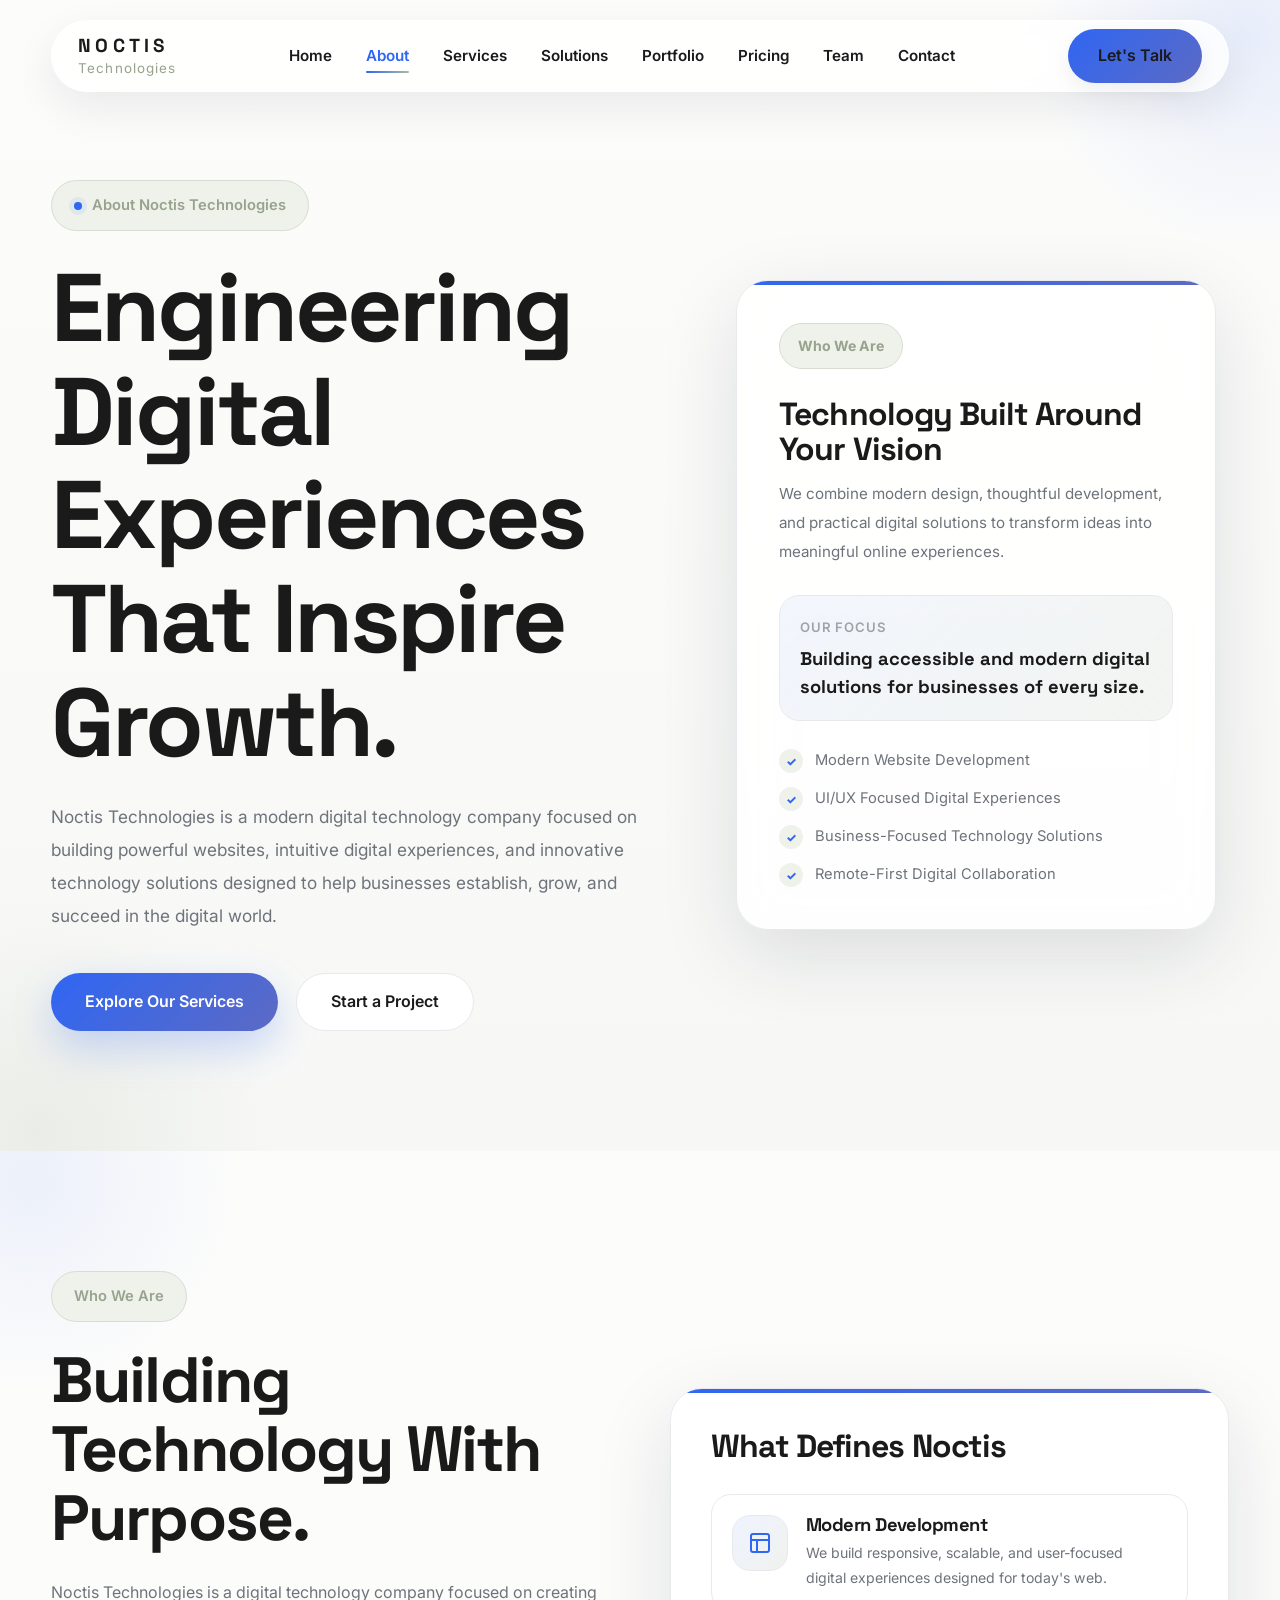
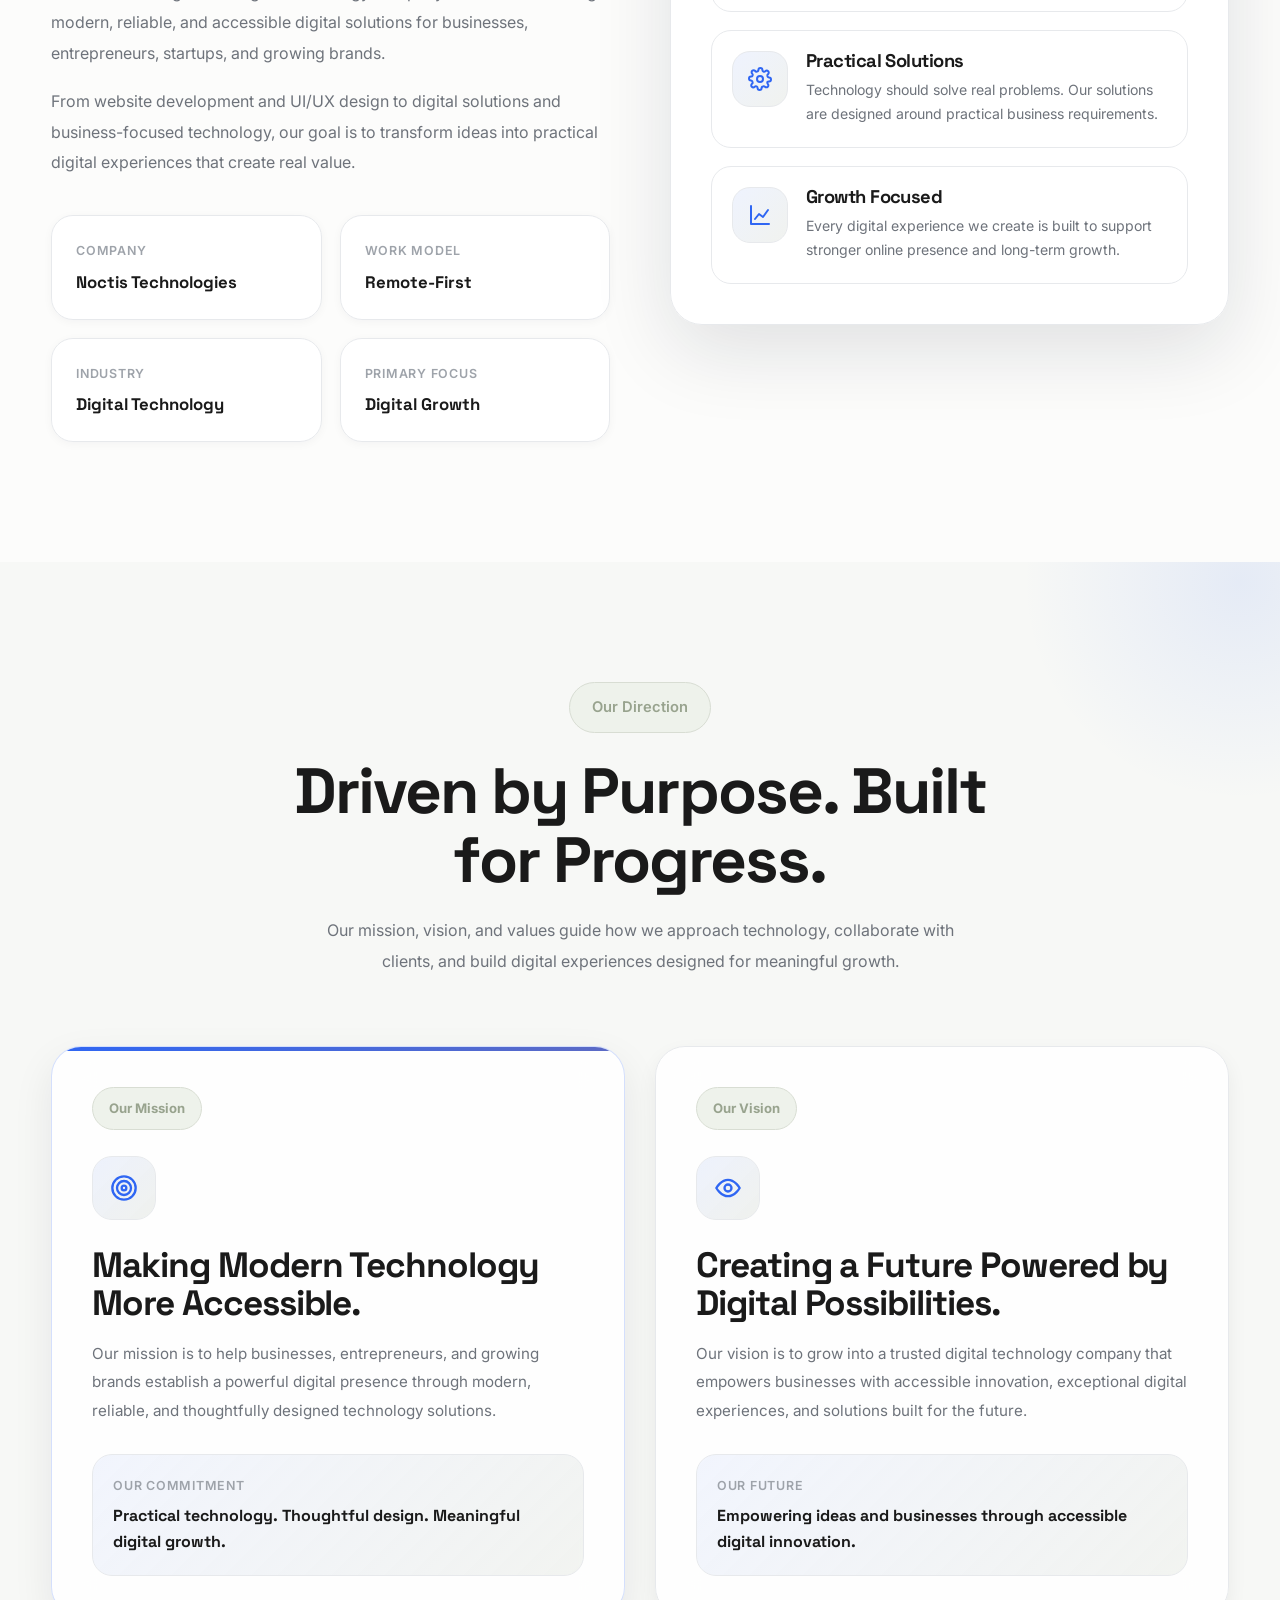
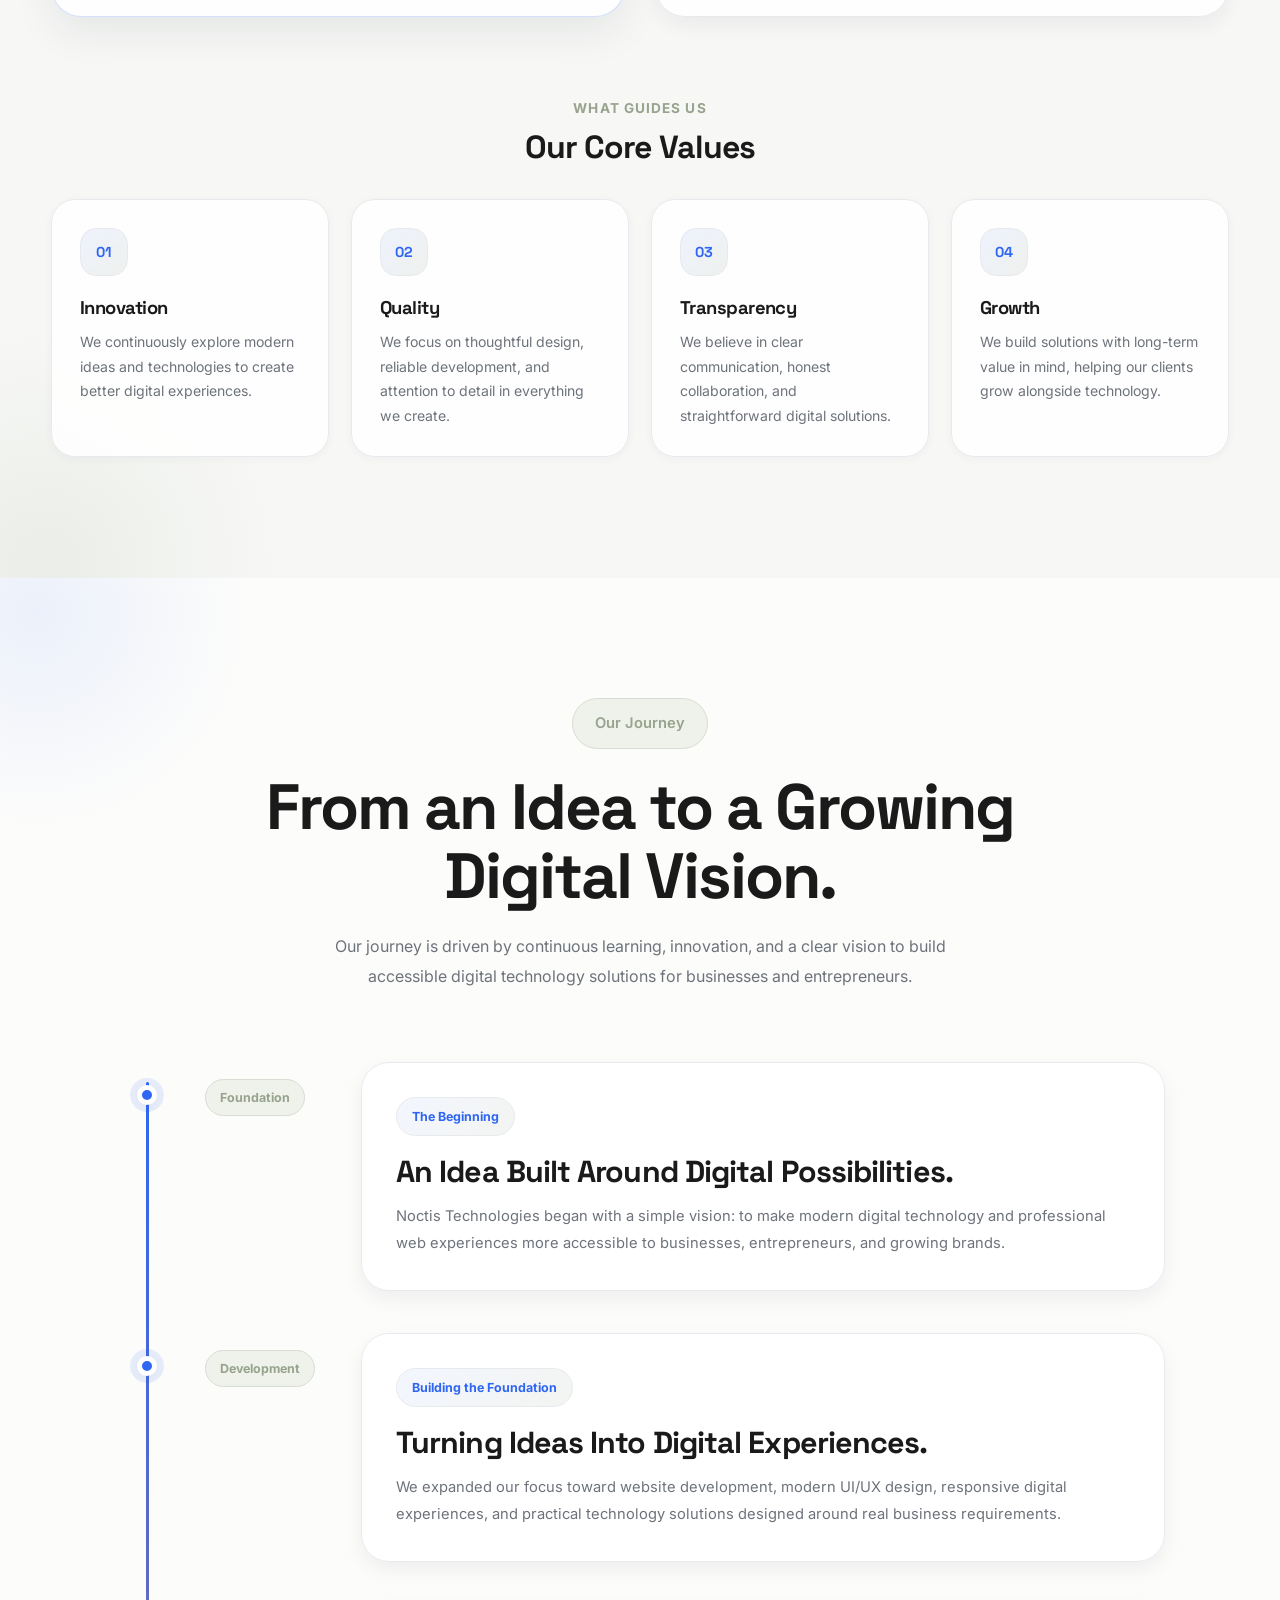
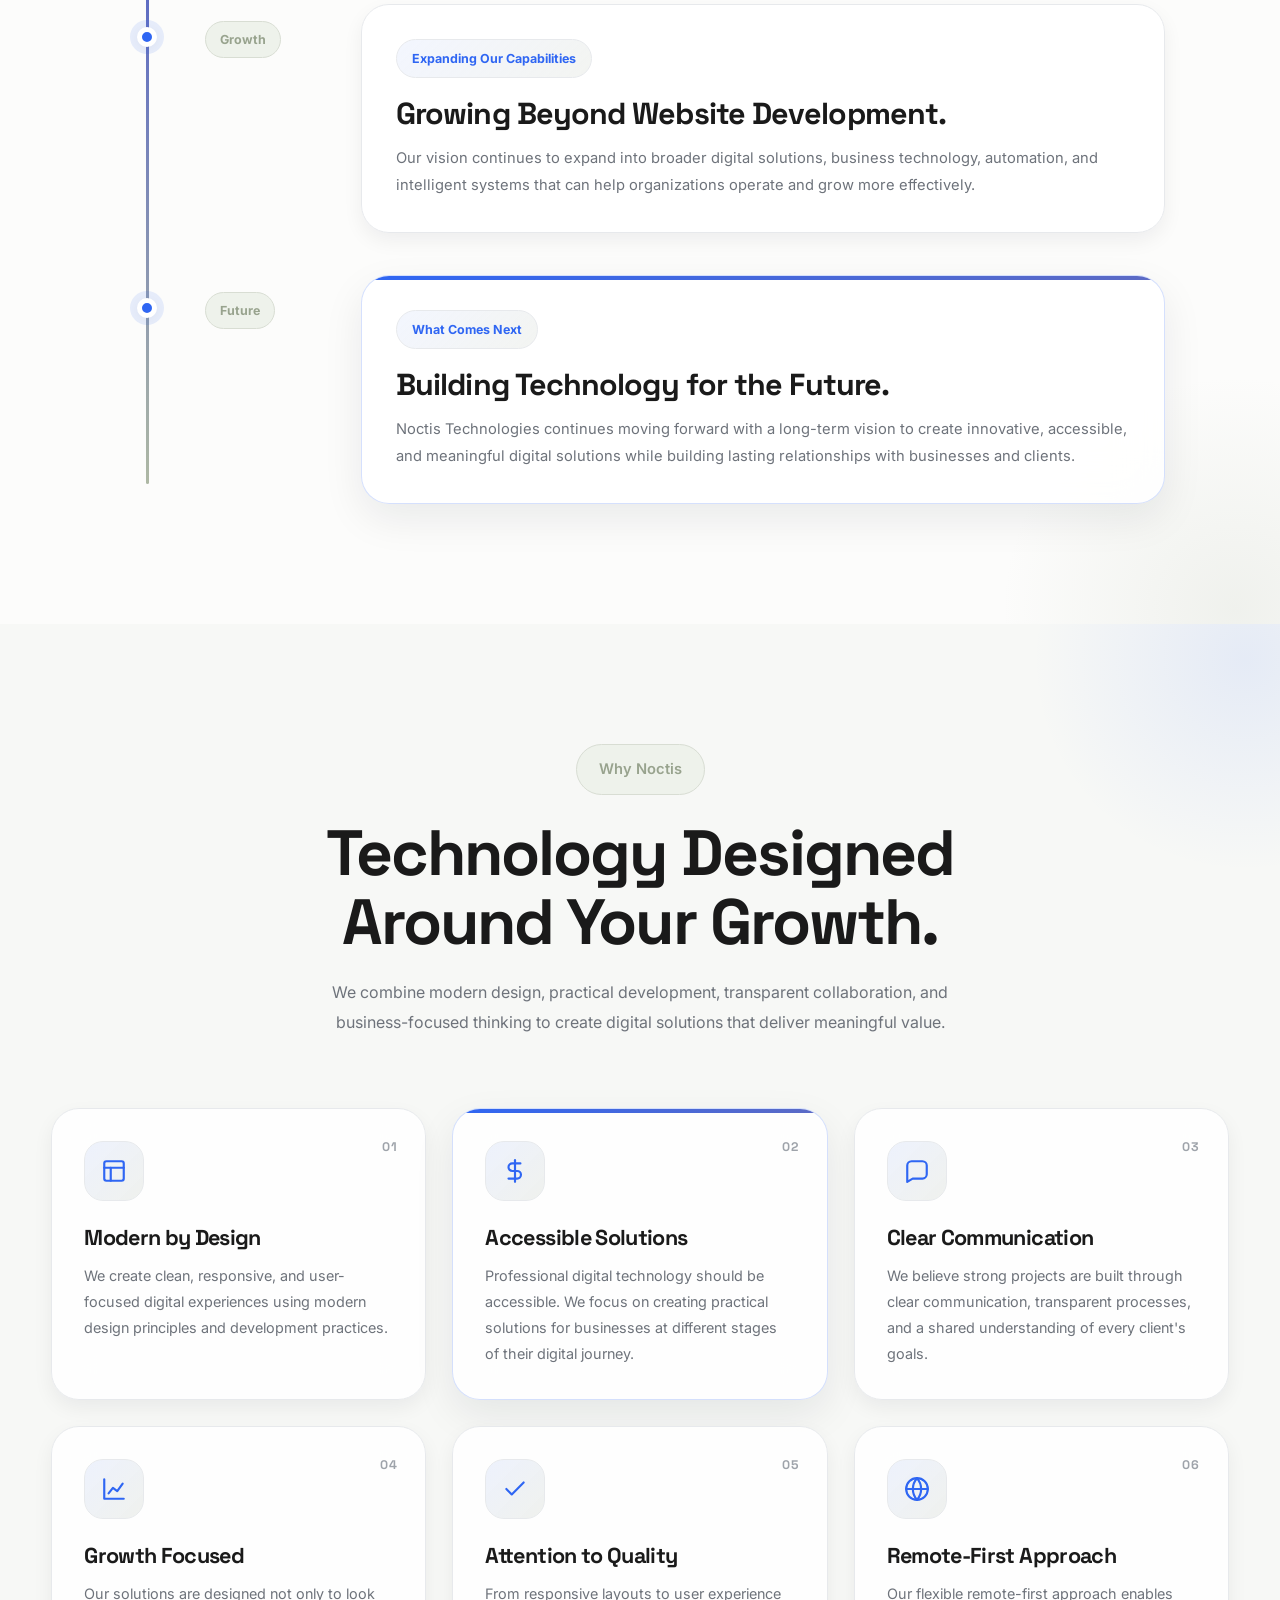
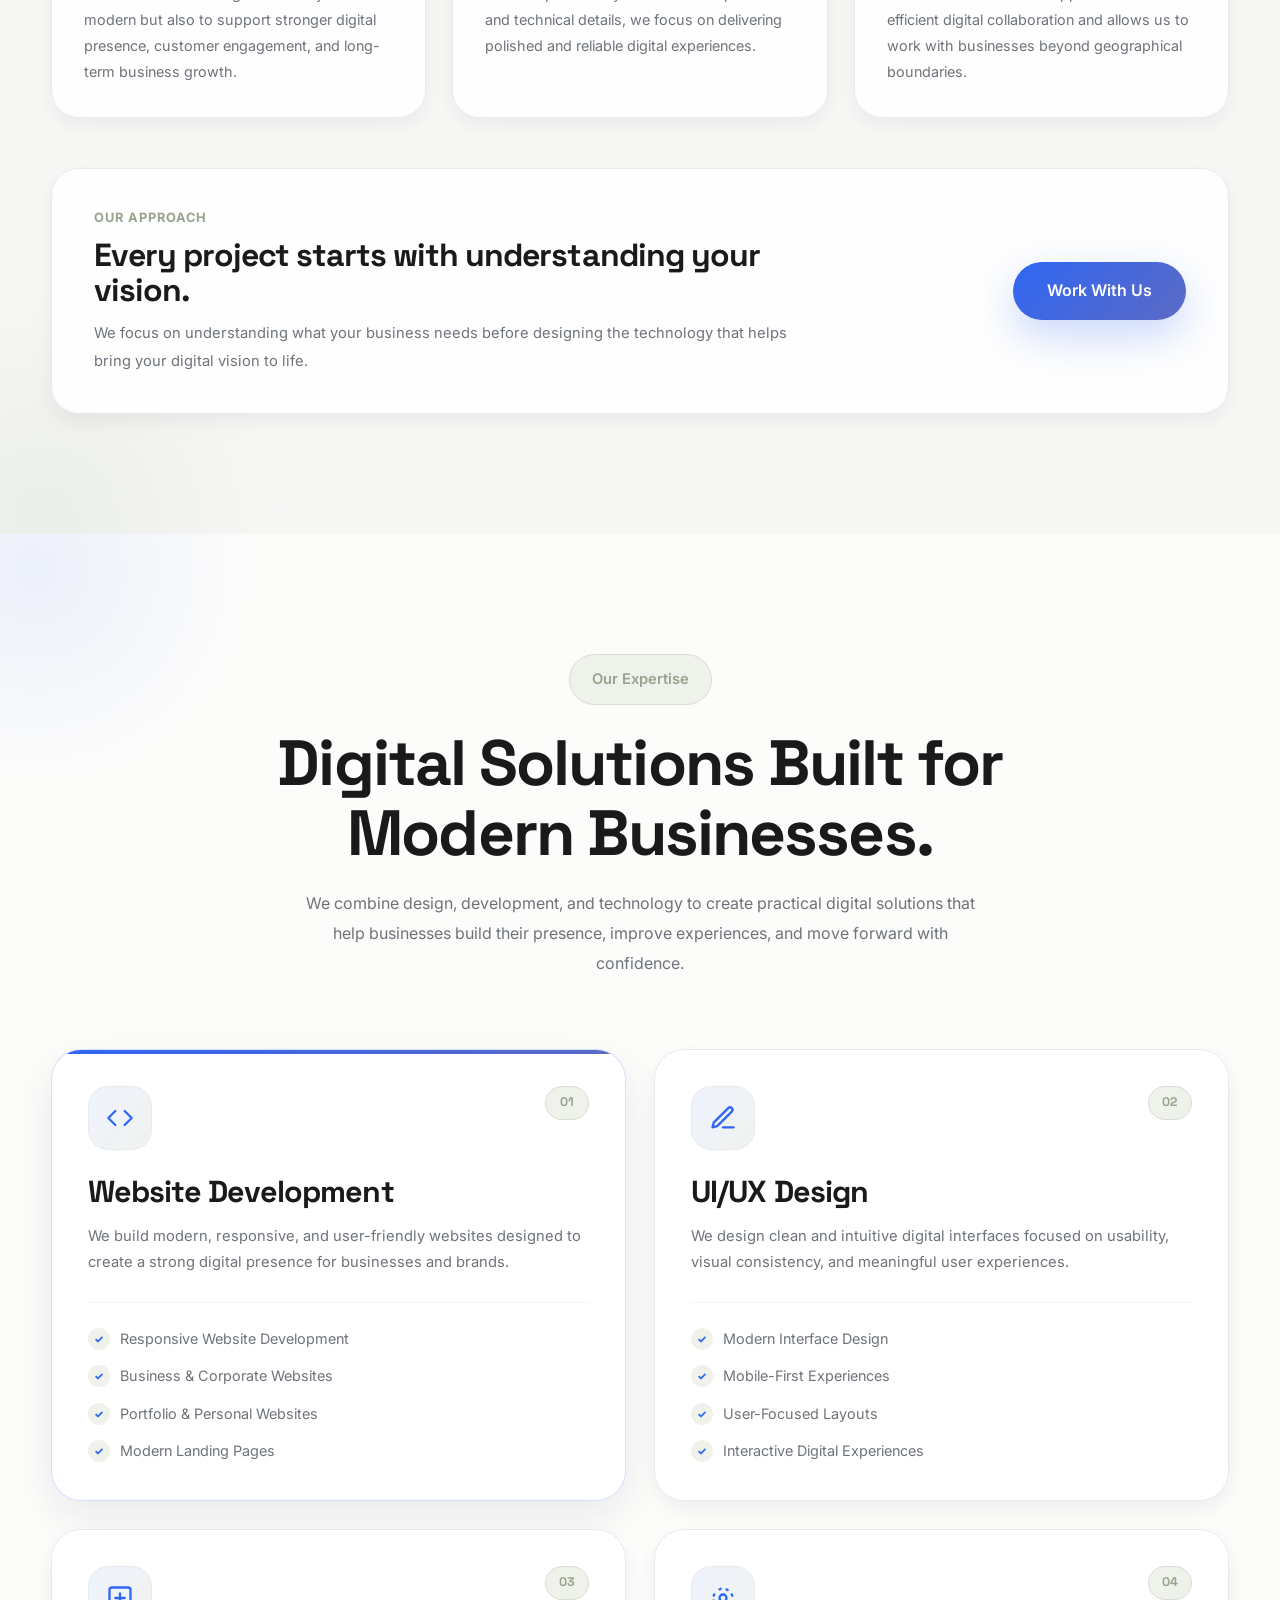
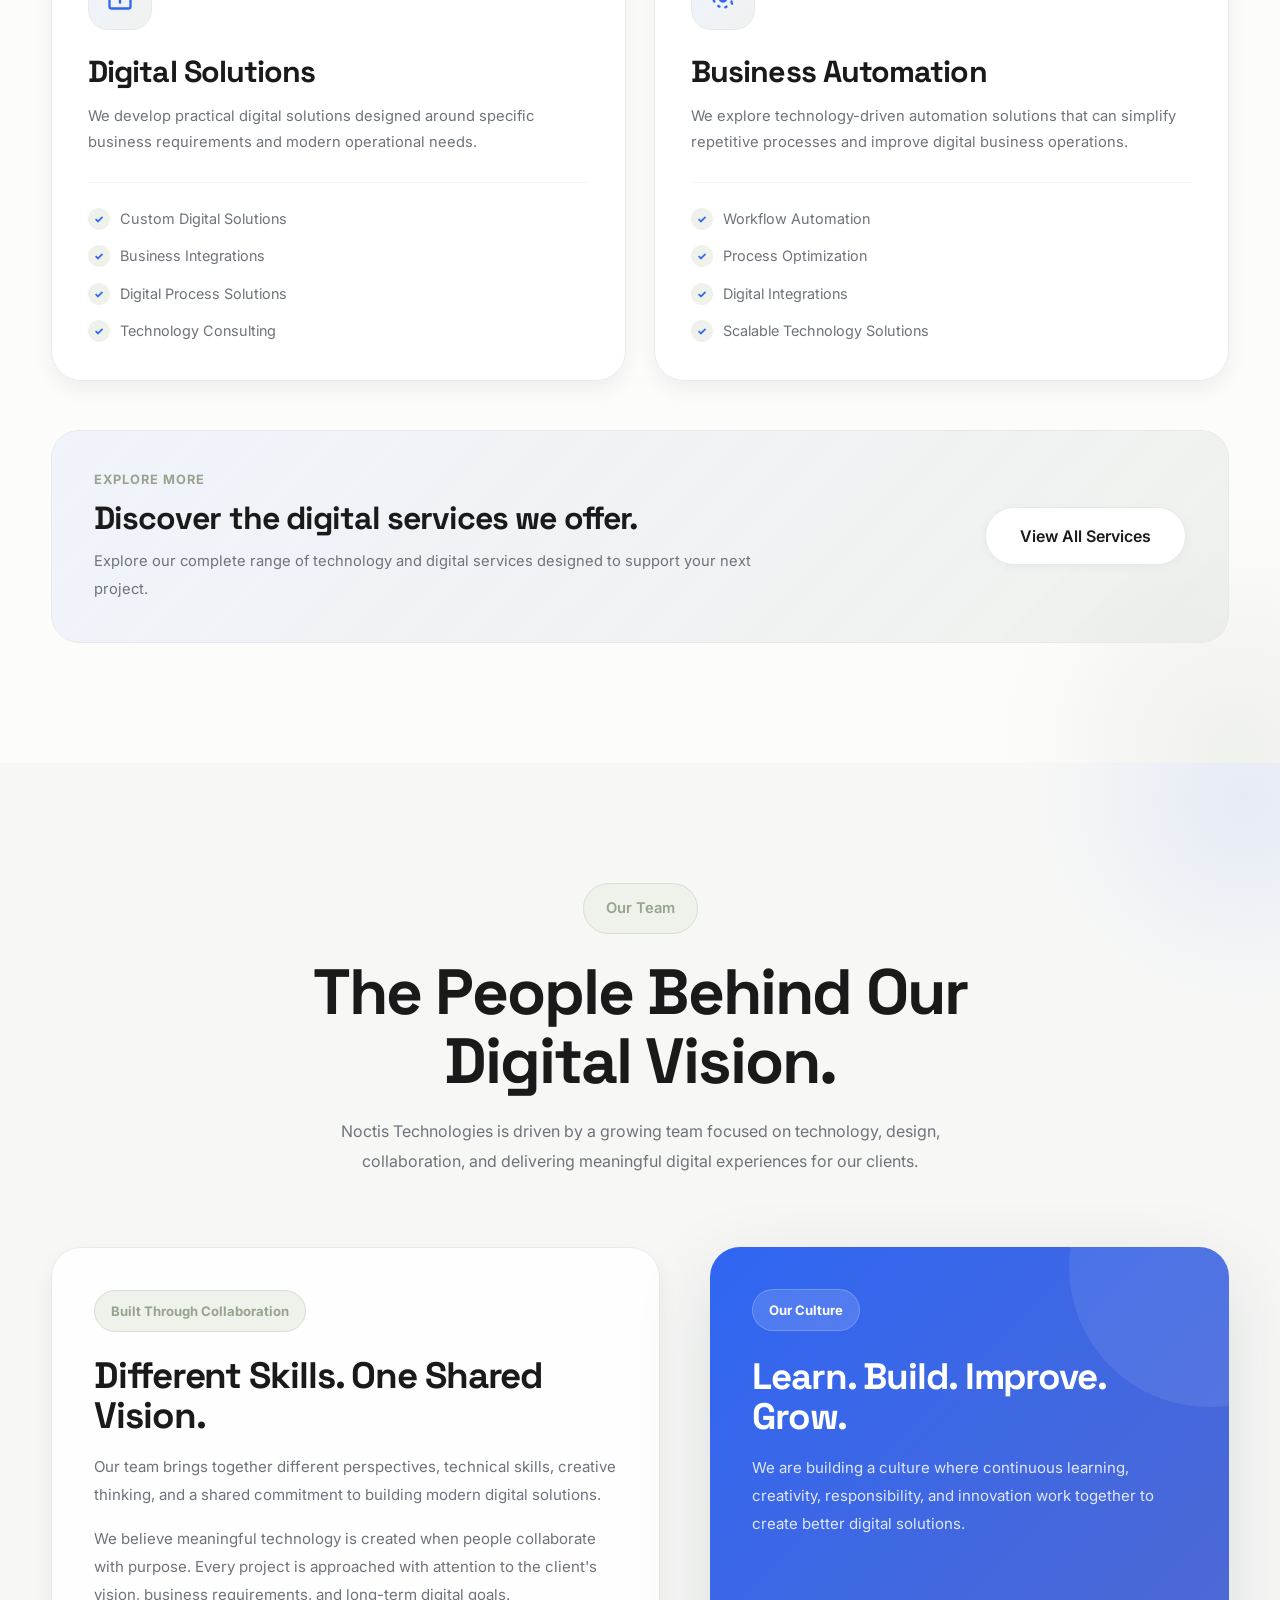
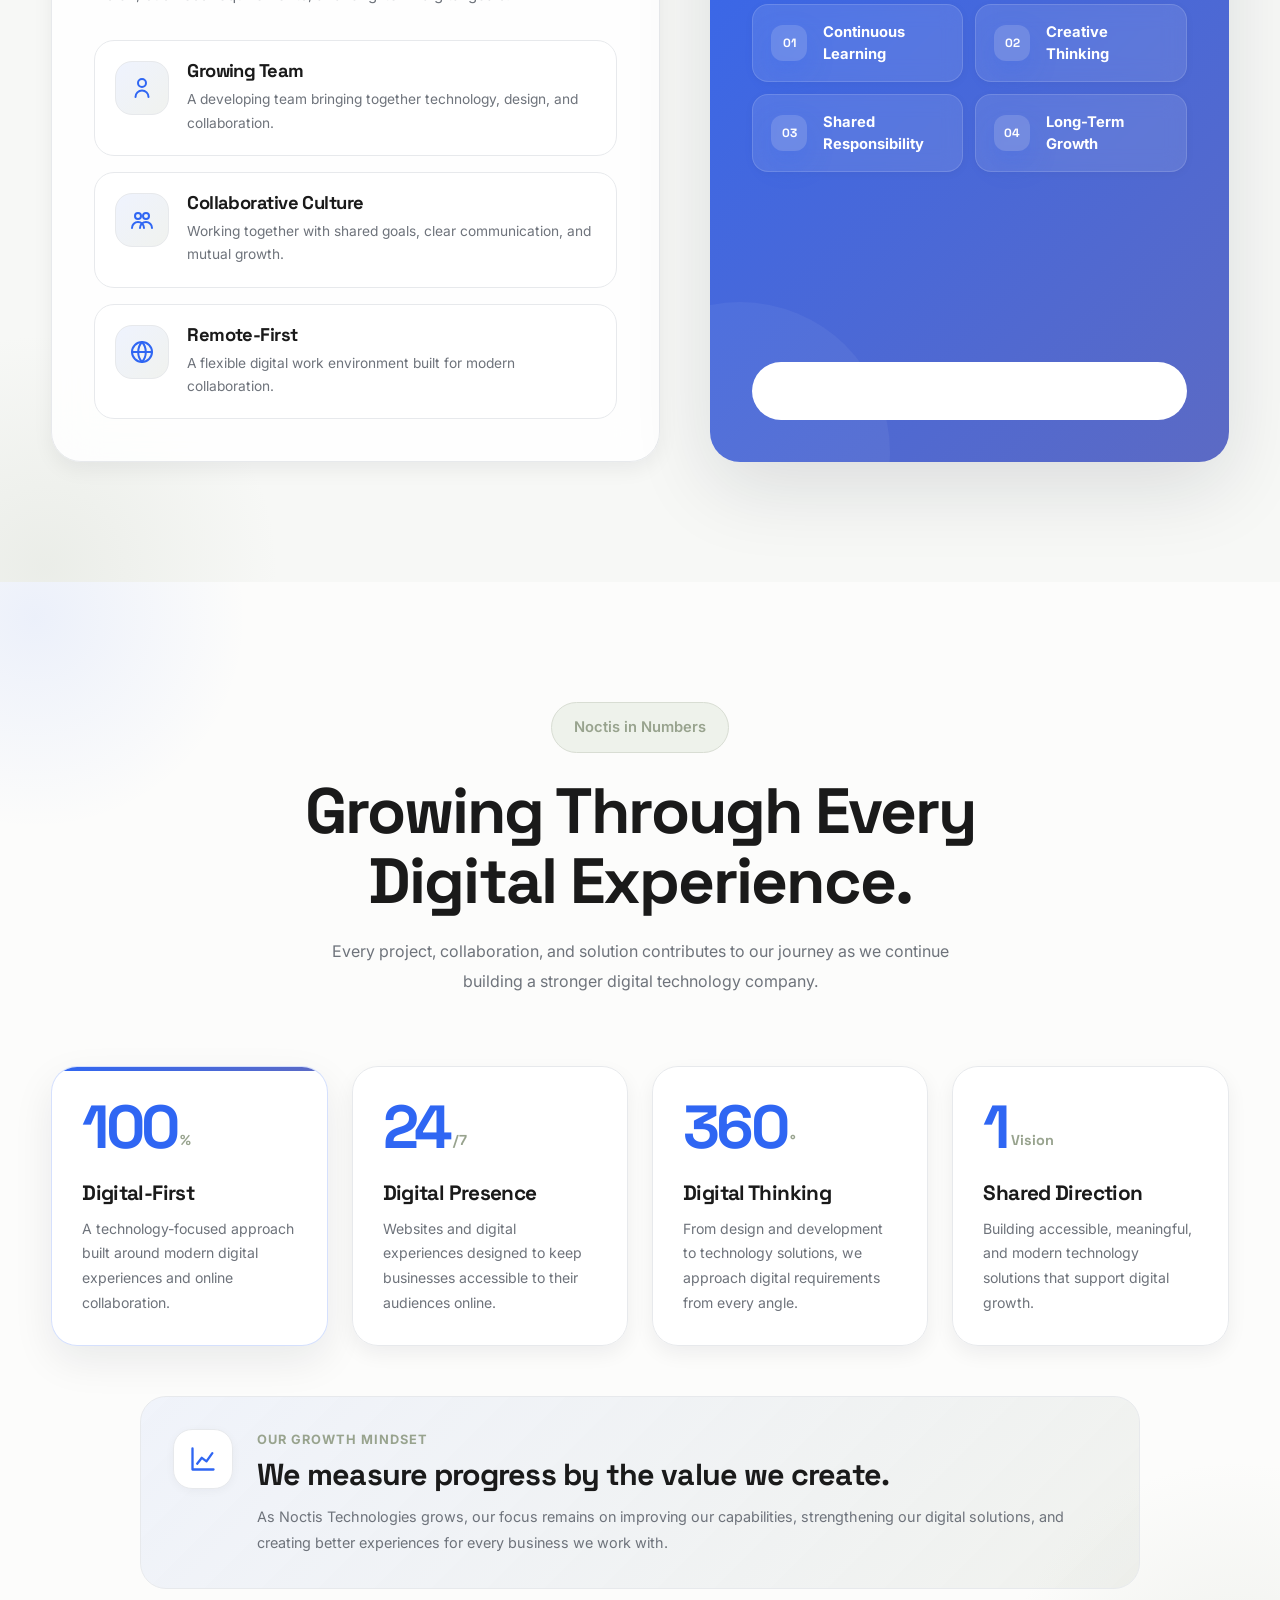
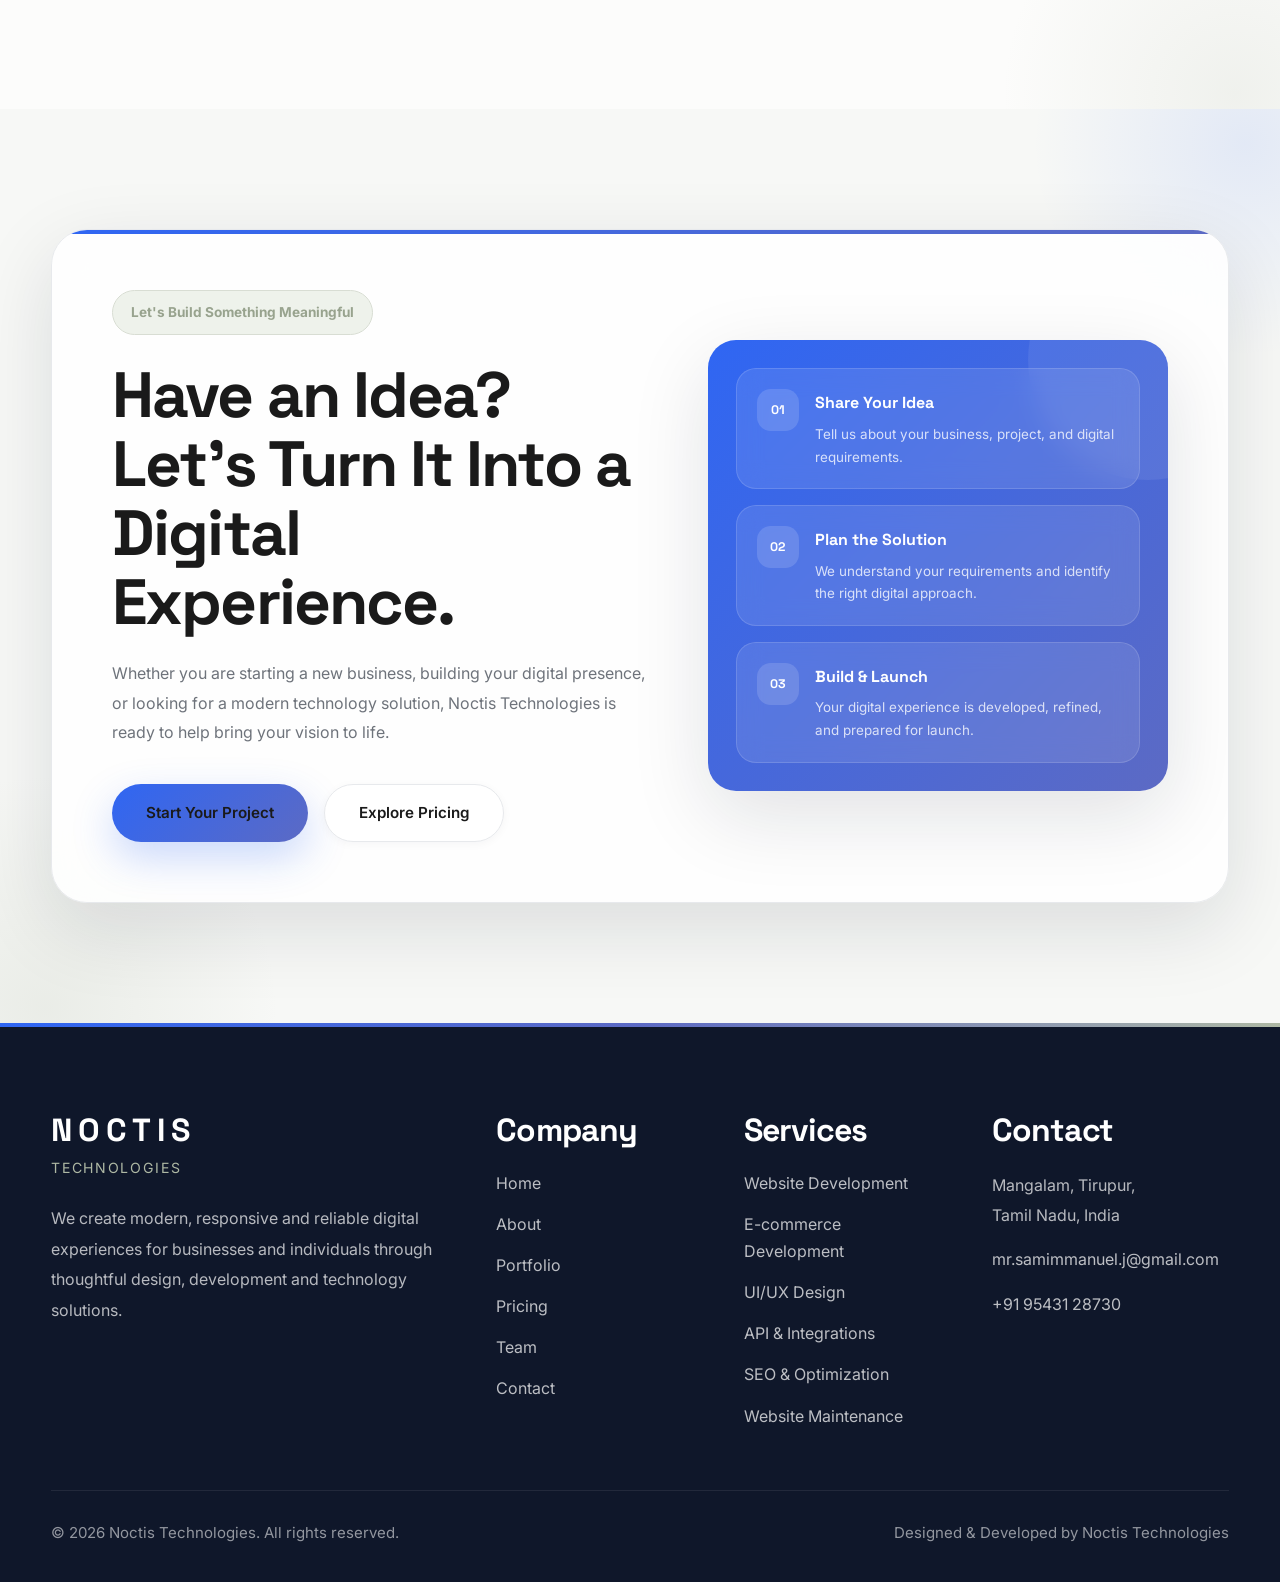
==== commit 2fc8cdf3: "Add seo-master.js script to about.html" ====
--- a/about.html
+++ b/about.html
@@ -8876,5 +8876,6 @@
 </footer>
         <script src="navigation.js"></script>
         <script src="about.js"></script>
+          <script src="seo-master.js"></script>
       </body>
 </html>
--- a/footer.css
+++ b/footer.css
@@ -0,0 +1,275 @@
+/*==================================================
+FOOTER
+==================================================*/
+
+.footer{
+
+    background:#0F172A;
+
+    color:#fff;
+
+    padding:90px 0 35px;
+
+    position:relative;
+
+    overflow:hidden;
+
+}
+
+
+/*==================================================
+FOOTER TOP BORDER
+==================================================*/
+
+.footer::before{
+
+    content:"";
+
+    position:absolute;
+
+    top:0;
+
+    left:0;
+
+    width:100%;
+
+    height:4px;
+
+    background:linear-gradient(
+        90deg,
+        var(--primary),
+        var(--secondary),
+        var(--sage)
+    );
+
+}
+
+
+/*==================================================
+FOOTER GRID LAYOUT
+==================================================*/
+
+.footer-grid{
+
+    display:grid;
+
+    grid-template-columns:2fr 1fr 1fr 1.2fr;
+
+    gap:50px;
+
+    margin-bottom:60px;
+
+}
+
+
+/*==================================================
+FOOTER BRAND & COLUMN CONTENT
+==================================================*/
+
+.footer-column h2{
+
+    color:#fff;
+
+    font-size:2rem;
+
+    letter-spacing:.18em;
+
+    margin-bottom:8px;
+
+}
+
+.footer-column span{
+
+    display:block;
+
+    margin-bottom:24px;
+
+    color:var(--sage);
+
+    letter-spacing:.12em;
+
+    text-transform:uppercase;
+
+    font-size:.88rem;
+
+}
+
+.footer-column h3{
+
+    color:#fff;
+
+    margin-bottom:22px;
+
+}
+
+.footer-column p{
+
+    color:rgba(255,255,255,.70);
+
+    line-height:1.9;
+
+    margin-bottom:14px;
+
+}
+
+
+/*==================================================
+FOOTER NAVIGATION LINKS
+==================================================*/
+
+.footer-column ul{
+
+    display:flex;
+
+    flex-direction:column;
+
+    gap:14px;
+
+}
+
+.footer-column ul li{
+
+    color:rgba(255,255,255,.72);
+
+    transition:.35s;
+
+}
+
+.footer-column ul li:hover{
+
+    transform:translateX(8px);
+
+    color:#fff;
+
+}
+
+.footer-column ul li a{
+
+    color:rgba(255,255,255,.72);
+
+}
+
+.footer-column ul li a:hover{
+
+    color:#fff;
+
+}
+
+
+/*==================================================
+FOOTER BOTTOM
+==================================================*/
+
+.footer-bottom{
+
+    display:flex;
+
+    justify-content:space-between;
+
+    align-items:center;
+
+    gap:20px;
+
+    padding-top:28px;
+
+    border-top:1px solid rgba(255,255,255,.08);
+
+}
+
+.footer-bottom p{
+
+    color:rgba(255,255,255,.55);
+
+    font-size:.94rem;
+
+}
+
+
+/*==================================================
+TABLET RESPONSIVE
+==================================================*/
+
+@media(max-width:1100px){
+
+    .footer-grid{
+
+        grid-template-columns:repeat(2,1fr);
+
+        gap:40px;
+
+    }
+
+}
+
+
+/*==================================================
+MOBILE RESPONSIVE
+==================================================*/
+
+@media(max-width:768px){
+
+    .footer{
+
+        padding:50px 0 30px;
+
+    }
+
+    .footer-grid{
+
+        grid-template-columns:1fr;
+
+        text-align:center;
+
+    }
+
+    .footer-bottom{
+
+        flex-direction:column;
+
+        text-align:center;
+
+    }
+
+}
+
+
+/*==================================================
+SMALL MOBILE RESPONSIVE
+==================================================*/
+
+@media(max-width:480px){
+
+    .footer-column h2{
+
+        font-size:1.7rem;
+
+    }
+
+    .footer-column h3{
+
+        font-size:1.08rem;
+
+    }
+
+}
+.footer-column ul li a{
+    color:rgba(255,255,255,.72) !important;
+    text-decoration:none;
+    transition:color .3s ease;
+}
+
+.footer-column ul li a:hover{
+    color:#ffffff !important;
+}
+.footer-column ul li{
+    color:rgba(255,255,255,.72) !important;
+}
+.footer a,
+.footer a:link,
+.footer a:visited{
+    color:rgba(255,255,255,.72) !important;
+}
+
+.footer a:hover{
+    color:#fff !important;
+}
